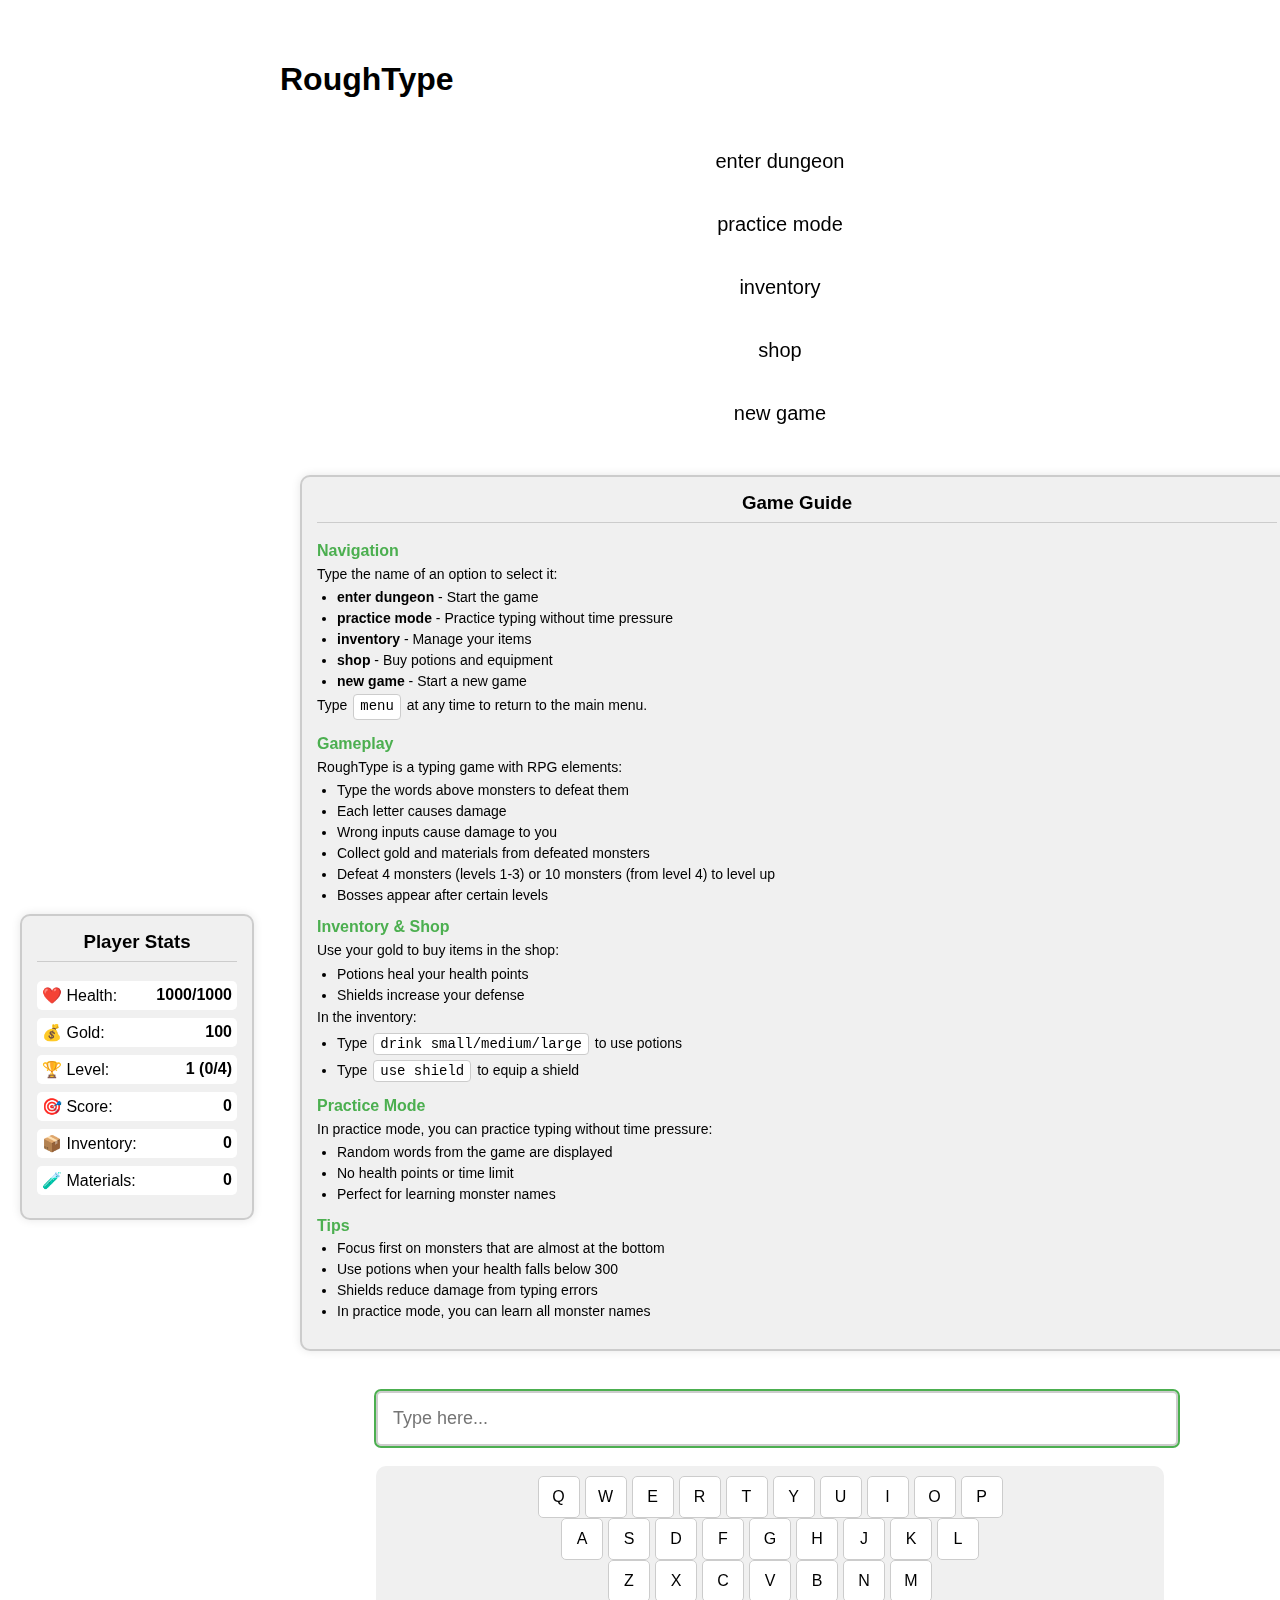
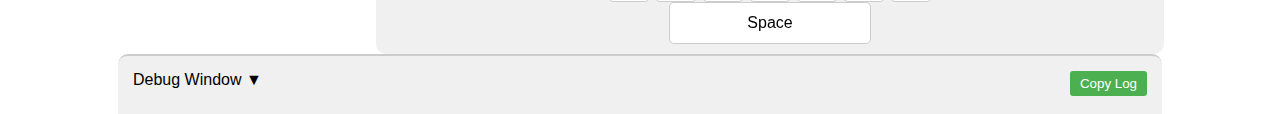
==== index.html @ d6de51d8 "Zeige falsch eingetippte Buchstaben im Practice Mode an" ====
<!DOCTYPE html>
<html lang="en">
<head>
    <meta charset="UTF-8">
    <meta name="viewport" content="width=device-width, initial-scale=1.0">
    <title>RoughType</title>
    <style>
        :root {
            --bg-color: #ffffff;
            --text-color: #000000;
            --debug-bg: #f0f0f0;
            --debug-border: #ccc;
            --debug-content-bg: white;
        }

        [data-theme="dark"] {
            --bg-color: #1a1a1a;
            --text-color: #ffffff;
            --debug-bg: #2d2d2d;
            --debug-border: #404040;
            --debug-content-bg: #333333;
        }

        body {
            font-family: Arial, sans-serif;
            margin: 20px;
            background-color: var(--bg-color);
            color: var(--text-color);
        }

        .theme-switch {
            position: fixed;
            top: 20px;
            right: 20px;
            display: flex;
            align-items: center;
            gap: 10px;
        }

        .switch {
            position: relative;
            display: inline-block;
            width: 60px;
            height: 34px;
        }

        .switch input {
            opacity: 0;
            width: 0;
            height: 0;
        }

        .slider {
            position: absolute;
            cursor: pointer;
            top: 0;
            left: 0;
            right: 0;
            bottom: 0;
            background-color: #ccc;
            transition: .4s;
            border-radius: 34px;
        }

        .slider:before {
            position: absolute;
            content: "";
            height: 26px;
            width: 26px;
            left: 4px;
            bottom: 4px;
            background-color: white;
            transition: .4s;
            border-radius: 50%;
        }

        input:checked + .slider {
            background-color: #2196F3;
        }

        input:checked + .slider:before {
            transform: translateX(26px);
        }

        .container {
            max-width: 1200px;
            margin: 0 auto;
            padding: 20px;
            margin-left: 240px; /* Platz für die Sidebar */
        }

        #debugContainer {
            position: fixed;
            bottom: 0;
            left: 50%;
            transform: translateX(-50%);
            width: 80%;
            max-width: 1200px;
            background: var(--debug-bg);
            border-top: 2px solid var(--debug-border);
            padding: 10px;
            border-radius: 10px 10px 0 0;
        }

        #debugHeader {
            cursor: pointer;
            padding: 5px;
            background: var(--debug-bg);
            margin-bottom: 10px;
        }

        #debugContent {
            display: none; /* Initial versteckt */
            max-height: 200px;
            overflow-y: auto;
            padding: 10px;
            background: var(--debug-content-bg);
            border: 1px solid var(--debug-border);
            border-radius: 5px;
        }

        #copyButton {
            float: right;
            padding: 5px 10px;
            background: #4CAF50;
            color: white;
            border: none;
            border-radius: 3px;
            cursor: pointer;
        }

        #copyButton:hover {
            background: #45a049;
        }

        .game-container {
            width: 100%;
            max-width: 1200px;
            margin: 20px auto;
            padding: 20px;
            background: var(--debug-bg);
            border-radius: 10px;
            box-shadow: 0 0 10px rgba(0,0,0,0.1);
            display: flex;
            flex-direction: column;
            gap: 20px;
            margin-bottom: 100px; /* Mehr Platz nach unten */
        }

        .game-layout {
            display: grid;
            grid-template-columns: 2fr 1fr;
            gap: 20px;
            align-items: start;
            width: 100%;
            min-height: 400px;
        }

        .game-scene {
            height: 400px;
            padding: 20px;
            background: var(--debug-content-bg);
            border-radius: 5px;
            position: relative;
            overflow: hidden;
            border: 2px solid var(--debug-border);
        }

        .combat-log {
            height: 400px;
            padding: 15px;
            background: var(--debug-content-bg);
            border: 2px solid var(--debug-border);
            border-radius: 5px;
            overflow-y: auto;
            display: flex;
            flex-direction: column-reverse;
        }

        .combat-log-entry {
            padding: 8px;
            margin: 4px 0;
            border-radius: 4px;
            font-size: 14px;
            animation: fadeIn 0.3s ease-in;
        }

        .combat-log-entry.loot {
            background: rgba(76, 175, 80, 0.1);
            border-left: 3px solid #4CAF50;
        }

        .combat-log-entry.damage {
            background: rgba(244, 67, 54, 0.1);
            border-left: 3px solid #f44336;
        }

        .combat-log-entry.kill {
            background: rgba(33, 150, 243, 0.1);
            border-left: 3px solid #2196F3;
        }

        @keyframes fadeIn {
            from { opacity: 0; transform: translateY(10px); }
            to { opacity: 1; transform: translateY(0); }
        }

        .game-stats {
            display: flex;
            flex-wrap: wrap;
            gap: 10px;
            padding: 15px;
            background: var(--debug-content-bg);
            border-radius: 5px;
            position: sticky;
            top: 45px;
            z-index: 1;
            margin-bottom: 0;
        }

        .game-stats div {
            flex: 1;
            min-width: 120px;
            padding: 10px;
            background: var(--debug-bg);
            border-radius: 5px;
            text-align: center;
            white-space: nowrap;
        }

        .player {
            position: absolute;
            bottom: 20px;
            left: 50%;
            transform: translateX(-50%);
            width: 40px;
            height: 40px;
            background: #4CAF50;
            border-radius: 50%;
        }

        .enemy-entity {
            position: absolute;
            width: 30px;
            height: 30px;
            background: #f44336;
            border-radius: 50%;
            display: flex;
            flex-direction: column;
            align-items: center;
            transition: all 0.1s linear;
        }

        .enemy-word {
            position: absolute;
            top: -25px;
            width: max-content;
            font-size: 16px;
            background: var(--debug-bg);
            padding: 2px 8px;
            border-radius: 4px;
            white-space: nowrap;
        }

        .enemy-health {
            position: absolute;
            bottom: -20px;
            font-size: 12px;
            color: var(--text-color);
        }

        .input-container {
            position: relative;
            width: 80%;
            max-width: 1200px;
            margin: 20px auto;
            text-align: center;
            z-index: 1000;
        }

        .typing-area {
            width: 100%;
            padding: 15px;
            font-size: 18px;
            border: 2px solid var(--debug-border);
            border-radius: 5px;
            background: var(--debug-content-bg);
            color: var(--text-color);
            outline: 2px solid #4CAF50;
        }

        .target-word {
            font-size: 24px;
            margin: 20px 0;
            letter-spacing: 2px;
        }

        .correct {
            color: #4CAF50;
        }

        .incorrect {
            color: #f44336;
        }

        .enemy {
            font-size: 20px;
            margin-bottom: 15px;
        }

        .enemy-word .correct {
            color: #4CAF50;
            text-shadow: 0 0 5px rgba(76, 175, 80, 0.5);
        }

        .enemy-word .incorrect {
            color: #f44336;
            text-shadow: 0 0 5px rgba(244, 67, 54, 0.5);
        }

        .menu-container {
            display: flex;
            flex-direction: column;
            align-items: stretch;
            gap: 20px;
            padding: 20px;
            width: 100%;
            max-width: 1200px;
            margin: 0 auto;
            position: relative; /* Für die Positionierung des Tutorials */
        }

        /* Hauptmenü-Optionen */
        .menu-container > .menu-option {
            font-size: 20px;
            padding: 10px;
            border-radius: 5px;
            transition: all 0.3s;
            cursor: pointer;
            text-align: center;
            display: block; /* Statt flex für Hauptmenü-Optionen */
        }

        .menu-container > .menu-option:hover {
            background: var(--debug-bg);
            transform: translateX(5px);
        }

        .menu-container.hidden {
            display: none;
        }

        /* Inventar und Shop Optionen */
        .inventory-section .menu-option,
        .materials-section .menu-option {
            padding: 12px;
            margin: 8px 0;
            background: var(--debug-bg);
            border-radius: 5px;
            transition: all 0.3s;
            cursor: pointer;
            display: flex;
            flex-direction: column;
            gap: 5px;
        }

        .inventory-section .menu-option:hover,
        .materials-section .menu-option:hover {
            transform: translateX(5px);
            background: var(--debug-border);
        }

        .menu-hint {
            position: fixed;
            top: 20px;
            left: 20px;
            font-size: 14px;
            color: var(--text-color);
            opacity: 0.8;
        }

        .enemy-entity.boss {
            width: 50px;
            height: 50px;
            background: #ff4081;
            box-shadow: 0 0 10px #ff4081;
        }
        
        .enemy-entity.boss .enemy-word {
            font-size: 20px;
            font-weight: bold;
            color: #ff4081;
        }

        /* Level 10 Boss Styles */
        .enemy-entity.level10boss {
            width: 80px;
            height: 80px;
            background: #9c27b0;
            box-shadow: 0 0 15px #9c27b0;
            border: 3px solid #e1bee7;
            animation: floatBoss 4s infinite ease-in-out;
            top: 50px !important;
        }

        @keyframes floatBoss {
            0% { transform: translateX(-100px); }
            50% { transform: translateX(100px); }
            100% { transform: translateX(-100px); }
        }

        .boss-health-bar {
            position: absolute;
            top: 10px;
            left: 50%;
            transform: translateX(-50%);
            width: 80%;
            height: 20px;
            background: rgba(0, 0, 0, 0.3);
            border-radius: 10px;
            overflow: hidden;
            border: 2px solid #fff;
            z-index: 10;
        }

        .boss-health-fill {
            height: 100%;
            background: linear-gradient(to right, #ff416c, #ff4b2b);
            width: 100%;
            transition: width 0.3s ease-out;
        }

        .boss-health-text {
            position: absolute;
            top: 0;
            left: 0;
            width: 100%;
            height: 100%;
            display: flex;
            align-items: center;
            justify-content: center;
            color: white;
            font-weight: bold;
            text-shadow: 1px 1px 2px rgba(0, 0, 0, 0.7);
        }

        .boss-projectile {
            position: absolute;
            width: 15px;
            height: 15px;
            background-color: #9c27b0;
            border-radius: 50%;
            z-index: 5;
            box-shadow: 0 0 8px #9c27b0;
            pointer-events: none;
        }

        /* Virtuelle Tastatur Styles */
        .virtual-keyboard {
            margin-top: 20px;
            padding: 10px;
            background: var(--debug-bg);
            border-radius: 10px;
            width: 100%;
        }

        .keyboard-row {
            display: flex;
            justify-content: center;
            gap: 5px;
        }

        .key {
            width: 40px;
            height: 40px;
            display: flex;
            align-items: center;
            justify-content: center;
            background: var(--debug-content-bg);
            border: 1px solid var(--debug-border);
            border-radius: 5px;
            font-size: 16px;
            cursor: default;
            color: var(--text-color);
            transition: all 0.1s ease;
        }

        .key.space {
            width: 200px;
        }

        .key.active {
            background: #4CAF50;
            color: white;
            transform: scale(0.95);
            box-shadow: 0 0 10px rgba(76, 175, 80, 0.5);
        }

        .inventory-grid {
            display: grid;
            grid-template-columns: repeat(auto-fit, minmax(300px, 1fr));
            gap: 20px;
            margin-bottom: 20px;
            width: 100%;
            height: calc(100vh - 300px); /* Höhe anpassen, um Platz für andere Elemente zu lassen */
        }

        .inventory-section, .materials-section {
            background: var(--debug-content-bg);
            padding: 20px;
            border-radius: 10px;
            border: 1px solid var(--debug-border);
            overflow-y: auto;
            height: 100%;
            display: flex;
            flex-direction: column;
            position: relative;
        }

        .inventory-section .items-container,
        .materials-section .materials-container {
            overflow-y: auto;
            flex-grow: 1;
            padding: 10px 0;
        }

        .inventory-section h2, .materials-section h2 {
            position: sticky;
            top: 0;
            background: var(--debug-content-bg);
            padding: 10px 0;
            margin: 0;
            border-bottom: 2px solid var(--debug-border);
            z-index: 2;
        }

        .inventory-section .game-stats {
            position: sticky;
            top: 45px;
            background: var(--debug-content-bg);
            padding: 10px 0;
            margin: 10px 0;
            z-index: 1;
            border-bottom: 1px solid var(--debug-border);
        }

        .inventory-instructions {
            background: rgba(33, 150, 243, 0.1);
            border-left: 3px solid #2196F3;
            padding: 10px;
            margin: 10px 0;
            border-radius: 5px;
            font-size: 14px;
        }

        .inventory-instructions p {
            margin: 5px 0;
        }

        .item-name {
            font-weight: bold;
            font-size: 16px;
        }

        .item-action {
            color: #4CAF50;
            font-style: italic;
        }

        .item-effect {
            font-size: 14px;
            color: #888;
        }

        /* Scrollbar-Styling */
        .inventory-section::-webkit-scrollbar,
        .materials-section::-webkit-scrollbar {
            width: 8px;
        }

        .inventory-section::-webkit-scrollbar-track,
        .materials-section::-webkit-scrollbar-track {
            background: var(--debug-bg);
            border-radius: 4px;
        }

        .inventory-section::-webkit-scrollbar-thumb,
        .materials-section::-webkit-scrollbar-thumb {
            background: var(--debug-border);
            border-radius: 4px;
        }

        .inventory-section::-webkit-scrollbar-thumb:hover,
        .materials-section::-webkit-scrollbar-thumb:hover {
            background: #555;
        }

        @media (max-width: 768px) {
            .inventory-grid {
                grid-template-columns: 1fr;
            }
            
            .game-stats {
                flex-direction: column;
            }
            
            .game-stats div {
                width: 100%;
            }
        }

        .material-item {
            padding: 12px;
            margin: 8px 0;
            background: var(--debug-bg);
            border-radius: 5px;
            font-size: 16px;
            display: flex;
            justify-content: space-between;
            align-items: center;
            transition: transform 0.2s;
        }

        .material-item:hover {
            transform: translateX(5px);
            background: var(--debug-border);
        }

        /* Neuer Stats-Container Stil */
        .stats-sidebar {
            position: fixed;
            left: 20px;
            top: 100px;
            width: 200px;
            background: var(--debug-bg);
            border-radius: 10px;
            padding: 15px;
            box-shadow: 0 0 10px rgba(0,0,0,0.1);
            z-index: 100;
            border: 2px solid var(--debug-border);
            transition: all 0.3s ease;
        }

        .stats-sidebar h3 {
            margin-top: 0;
            border-bottom: 1px solid var(--debug-border);
            padding-bottom: 8px;
            text-align: center;
        }

        .stats-sidebar .stat-item {
            display: flex;
            justify-content: space-between;
            margin: 8px 0;
            padding: 5px;
            background: var(--debug-content-bg);
            border-radius: 5px;
        }

        .stats-sidebar .stat-value {
            font-weight: bold;
        }

        /* Anpassung für den Hauptinhalt */
        @media (min-width: 1200px) {
            .container {
                margin-left: 240px; /* Platz für die Sidebar */
            }
        }

        @media (max-width: 1199px) {
            .stats-sidebar {
                position: static;
                width: 100%;
                max-width: 1200px;
                margin: 0 auto 20px auto;
            }
            
            .container {
                margin-left: auto;
            }
        }

        /* Neuer verbesserter Menü-Hinweis */
        .menu-hint-improved {
            position: fixed;
            top: 20px;
            left: 50%;
            transform: translateX(-50%);
            font-size: 16px;
            color: #ffffff;
            background-color: rgba(76, 175, 80, 0.8);
            padding: 10px 20px;
            border-radius: 20px;
            box-shadow: 0 2px 10px rgba(0, 0, 0, 0.3);
            z-index: 1000;
            text-align: center;
            font-weight: bold;
            animation: pulse 2s infinite;
            border: 2px solid #ffffff;
        }

        @keyframes pulse {
            0% { transform: translateX(-50%) scale(1); }
            50% { transform: translateX(-50%) scale(1.05); }
            100% { transform: translateX(-50%) scale(1); }
        }

        /* Tutorial-Bereich im Hauptmenü */
        .tutorial-container {
            position: absolute;
            right: -320px;
            top: 0;
            width: 300px;
            background: var(--debug-bg);
            border-radius: 10px;
            padding: 15px;
            box-shadow: 0 0 10px rgba(0,0,0,0.1);
            border: 2px solid var(--debug-border);
            max-height: 100%;
            overflow-y: auto;
        }

        .tutorial-container h3 {
            margin-top: 0;
            border-bottom: 1px solid var(--debug-border);
            padding-bottom: 8px;
            text-align: center;
        }

        .tutorial-section {
            margin-bottom: 15px;
        }

        .tutorial-section h4 {
            margin: 10px 0 5px 0;
            color: #4CAF50;
        }

        .tutorial-section p {
            margin: 5px 0;
            font-size: 14px;
            line-height: 1.4;
        }

        .tutorial-section ul {
            margin: 5px 0;
            padding-left: 20px;
            font-size: 14px;
        }

        .tutorial-section li {
            margin-bottom: 5px;
        }

        .tutorial-key {
            display: inline-block;
            background: var(--debug-content-bg);
            padding: 2px 6px;
            border-radius: 4px;
            border: 1px solid var(--debug-border);
            font-family: monospace;
            margin: 0 2px;
        }

        /* Anpassung für kleinere Bildschirme */
        @media (max-width: 1500px) {
            .tutorial-container {
                position: static;
                width: 100%;
                margin-top: 20px;
                max-width: 1200px;
            }
        }

        /* Neue Animationen für Schuss und Treffer */
        @keyframes hit {
            0% { transform: scale(1); }
            50% { transform: scale(1.3); background-color: #ff9800; }
            100% { transform: scale(1); }
        }

        .enemy-entity.hit {
            animation: hit 0.3s ease-out;
        }

        .projectile {
            position: absolute;
            width: 10px;
            height: 10px;
            background-color: #4CAF50;
            border-radius: 50%;
            z-index: 5;
            box-shadow: 0 0 5px #4CAF50;
            pointer-events: none;
        }

        @keyframes projectileFade {
            0% { opacity: 1; }
            80% { opacity: 0.8; }
            100% { opacity: 0; }
        }

        /* Sell All Materials Button - verbesserte Darstellung */
        .sell-all-button {
            background-color: #4CAF50;
            color: white;
            padding: 12px 16px;
            border-radius: 4px;
            margin-top: 15px;
            margin-bottom: 10px;
            cursor: pointer;
            text-align: center;
            font-weight: bold;
            font-size: 16px;
            transition: all 0.3s;
            box-shadow: 0 2px 5px rgba(0,0,0,0.2);
            display: block;
            width: 90%;
            margin-left: auto;
            margin-right: auto;
        }

        .sell-all-button:hover {
            background-color: #45a049;
            transform: scale(1.05);
            box-shadow: 0 4px 8px rgba(0,0,0,0.3);
        }
    </style>
</head>
<body>
    <div class="theme-switch">
        <span>☀️</span>
        <label class="switch">
            <input type="checkbox" id="themeToggle">
            <span class="slider"></span>
        </label>
        <span>🌙</span>
    </div>

    <!-- Neuer Stats-Container -->
    <div class="stats-sidebar" id="statsSidebar">
        <h3>Player Stats</h3>
        <div class="stat-item">
            <span>❤️ Health:</span>
            <span class="stat-value" id="sidebarHealth">1000/1000</span>
        </div>
        <div class="stat-item">
            <span>💰 Gold:</span>
            <span class="stat-value" id="sidebarGold">0</span>
        </div>
        <div class="stat-item">
            <span>🏆 Level:</span>
            <span class="stat-value" id="sidebarLevel">1 (0/10)</span>
        </div>
        <div class="stat-item" id="sidebarDefenseContainer" style="display: none;">
            <span>🛡️ Defense:</span>
            <span class="stat-value" id="sidebarDefense">0</span>
        </div>
        <div class="stat-item">
            <span>🎯 Score:</span>
            <span class="stat-value" id="sidebarScore">0</span>
        </div>
        <div class="stat-item">
            <span>📦 Inventory:</span>
            <span class="stat-value" id="sidebarInventory">0</span>
        </div>
        <div class="stat-item">
            <span>🧪 Materials:</span>
            <span class="stat-value" id="sidebarMaterials">0</span>
        </div>
    </div>

    <div class="container">
        <h1>RoughType</h1>
        
        <div class="menu-container" id="mainMenu">
            <div class="menu-option">enter dungeon</div>
            <div class="menu-option">practice mode</div>
            <div class="menu-option">inventory</div>
            <div class="menu-option">shop</div>
            <div class="menu-option">new game</div>
            
            <!-- Tutorial-Bereich -->
            <div class="tutorial-container">
                <h3>Game Guide</h3>
                
                <div class="tutorial-section">
                    <h4>Navigation</h4>
                    <p>Type the name of an option to select it:</p>
                    <ul>
                        <li><strong>enter dungeon</strong> - Start the game</li>
                        <li><strong>practice mode</strong> - Practice typing without time pressure</li>
                        <li><strong>inventory</strong> - Manage your items</li>
                        <li><strong>shop</strong> - Buy potions and equipment</li>
                        <li><strong>new game</strong> - Start a new game</li>
                    </ul>
                    <p>Type <span class="tutorial-key">menu</span> at any time to return to the main menu.</p>
        </div>

                <div class="tutorial-section">
                    <h4>Gameplay</h4>
                    <p>RoughType is a typing game with RPG elements:</p>
                    <ul>
                        <li>Type the words above monsters to defeat them</li>
                        <li>Each letter causes damage</li>
                        <li>Wrong inputs cause damage to you</li>
                        <li>Collect gold and materials from defeated monsters</li>
                        <li>Defeat 4 monsters (levels 1-3) or 10 monsters (from level 4) to level up</li>
                        <li>Bosses appear after certain levels</li>
                    </ul>
            </div>

                <div class="tutorial-section">
                    <h4>Inventory & Shop</h4>
                    <p>Use your gold to buy items in the shop:</p>
                    <ul>
                        <li>Potions heal your health points</li>
                        <li>Shields increase your defense</li>
                    </ul>
                    <p>In the inventory:</p>
                    <ul>
                        <li>Type <span class="tutorial-key">drink small/medium/large</span> to use potions</li>
                        <li>Type <span class="tutorial-key">use shield</span> to equip a shield</li>
                    </ul>
                </div>
                
                <div class="tutorial-section">
                    <h4>Practice Mode</h4>
                    <p>In practice mode, you can practice typing without time pressure:</p>
                    <ul>
                        <li>Random words from the game are displayed</li>
                        <li>No health points or time limit</li>
                        <li>Perfect for learning monster names</li>
                    </ul>
                </div>
                
                <div class="tutorial-section">
                    <h4>Tips</h4>
                    <ul>
                        <li>Focus first on monsters that are almost at the bottom</li>
                        <li>Use potions when your health falls below 300</li>
                        <li>Shields reduce damage from typing errors</li>
                        <li>In practice mode, you can learn all monster names</li>
                    </ul>
                </div>
            </div>
        </div>

        <div class="game-container" id="gameContainer">
            <div class="menu-hint">Type "menu" to return to main menu</div>
            <div class="game-layout">
            <div class="game-scene" id="gameScene">
                <div class="player" id="player"></div>
                </div>
                <div class="combat-log" id="combatLog"></div>
            </div>
        </div>

        <div class="input-container">
            <input type="text" class="typing-area" id="typingInput" placeholder="Type here..." autocomplete="off">
            <div class="virtual-keyboard">
                <div class="keyboard-row">
                    <div class="key" data-key="q">Q</div>
                    <div class="key" data-key="w">W</div>
                    <div class="key" data-key="e">E</div>
                    <div class="key" data-key="r">R</div>
                    <div class="key" data-key="t">T</div>
                    <div class="key" data-key="y">Y</div>
                    <div class="key" data-key="u">U</div>
                    <div class="key" data-key="i">I</div>
                    <div class="key" data-key="o">O</div>
                    <div class="key" data-key="p">P</div>
                </div>
                <div class="keyboard-row">
                    <div class="key" data-key="a">A</div>
                    <div class="key" data-key="s">S</div>
                    <div class="key" data-key="d">D</div>
                    <div class="key" data-key="f">F</div>
                    <div class="key" data-key="g">G</div>
                    <div class="key" data-key="h">H</div>
                    <div class="key" data-key="j">J</div>
                    <div class="key" data-key="k">K</div>
                    <div class="key" data-key="l">L</div>
                </div>
                <div class="keyboard-row">
                    <div class="key" data-key="z">Z</div>
                    <div class="key" data-key="x">X</div>
                    <div class="key" data-key="c">C</div>
                    <div class="key" data-key="v">V</div>
                    <div class="key" data-key="b">B</div>
                    <div class="key" data-key="n">N</div>
                    <div class="key" data-key="m">M</div>
                </div>
                <div class="keyboard-row">
                    <div class="key space" data-key=" ">Space</div>
                </div>
            </div>
        </div>
    </div>

    <div id="debugContainer">
        <div id="debugHeader">
            Debug Window ▼
            <button id="copyButton">Copy Log</button>
        </div>
        <div id="debugContent">
            Debug information appears here...
        </div>
    </div>

    <script>
        // Dark Mode Funktionalität
        const themeToggle = document.getElementById('themeToggle');
        
        // Gespeicherten Theme-Status laden
        const savedTheme = localStorage.getItem('theme');
        if (savedTheme === 'dark') {
            document.documentElement.setAttribute('data-theme', 'dark');
            themeToggle.checked = true;
        }

        themeToggle.addEventListener('change', function() {
            if (this.checked) {
                document.documentElement.setAttribute('data-theme', 'dark');
                localStorage.setItem('theme', 'dark');
            } else {
                document.documentElement.removeAttribute('data-theme');
                localStorage.setItem('theme', 'light');
            }
        });

        const debugHeader = document.getElementById('debugHeader');
        const debugContent = document.getElementById('debugContent');
        const copyButton = document.getElementById('copyButton');

        // Debug-Fenster ein-/ausklappen
        debugHeader.addEventListener('click', function(e) {
            if (e.target !== copyButton) {
                debugContent.style.display = debugContent.style.display === 'none' ? 'block' : 'none';
                debugHeader.innerHTML = `Debug Window ${debugContent.style.display === 'none' ? '▲' : '▼'}
                    <button id="copyButton">Copy Log</button>`;
            }
        });

        // Log kopieren Funktionalität
        copyButton.addEventListener('click', function() {
            const text = debugContent.textContent;
            navigator.clipboard.writeText(text).then(() => {
                alert('Log copied to clipboard!');
            }).catch(err => {
                console.error('Error copying:', err);
            });
        });

        // DOM-Elemente initialisieren
        const mainMenu = document.getElementById('mainMenu');
        const gameContainer = document.getElementById('gameContainer');
        const typingInput = document.getElementById('typingInput');
        // Entfernt: const playerHealthDisplay = document.getElementById('playerHealth');
        // Entfernt: const scoreDisplay = document.getElementById('score');

        // Spielzustand
        const gameState = {
            playerHealth: 1000,
            score: 0,
            enemies: [],
            gameLoop: null,
            playerPosition: { x: 400, y: 380 },
            spawnTimer: 0,
            lastUpdate: 0,
            currentScreen: 'menu',
            inventory: [],
            gold: 100,
            defense: 0,
            level: 1,
            maxLevel: 1,
            monstersKilled: 0,
            bossActive: false,
            materials: [], // Neues Array für Materialien
            level10BossActive: false, // Neuer Status für Level 10 Boss
        };

        // Liste möglicher Gegner nach Level mit Icons
        const enemyTypes = {
            1: [
                { name: 'I', health: 3, goldReward: 1, icon: '🔤' },
                { name: 'A', health: 3, goldReward: 1, icon: '🔤' },
                { name: 'O', health: 3, goldReward: 1, icon: '🔤' }
            ],
            2: [
                { name: 'Up', health: 4, goldReward: 1, icon: '⬆️' },
                { name: 'On', health: 4, goldReward: 1, icon: '⭕' },
                { name: 'At', health: 4, goldReward: 1, icon: '📍' },
                { name: 'In', health: 4, goldReward: 1, icon: '📥' },
                { name: 'To', health: 4, goldReward: 1, icon: '➡️' }
            ],
            3: [
                { name: 'Rat', health: 6, goldReward: 2, icon: '🐀' },
                { name: 'Cat', health: 6, goldReward: 2, icon: '🐱' },
                { name: 'Bat', health: 6, goldReward: 2, icon: '🦇' },
                { name: 'Ant', health: 6, goldReward: 2, icon: '🐜' },
                { name: 'Bug', health: 6, goldReward: 2, icon: '🐛' }
            ],
            4: [
                { name: 'Frog', health: 8, goldReward: 2, icon: '🐸' },
                { name: 'Toad', health: 8, goldReward: 2, icon: '🦎' },
                { name: 'Worm', health: 8, goldReward: 2, icon: '🪱' },
                { name: 'Fish', health: 8, goldReward: 2, icon: '🐟' },
                { name: 'Crab', health: 8, goldReward: 2, icon: '🦀' }
            ],
            5: [
                { name: 'Snake', health: 10, goldReward: 3, icon: '🐍' },
                { name: 'Ghost', health: 10, goldReward: 3, icon: '👻' },
                { name: 'Slime', health: 10, goldReward: 3, icon: '🫧' },
                { name: 'Witch', health: 10, goldReward: 3, icon: '🧙‍♀️' },
                { name: 'Demon', health: 10, goldReward: 3, icon: '👿' }
            ],
            6: [
                { name: 'Spider', health: 12, goldReward: 3, icon: '🕷️' },
                { name: 'Dragon', health: 12, goldReward: 3, icon: '🐲' },
                { name: 'Zombie', health: 12, goldReward: 3, icon: '🧟' },
                { name: 'Knight', health: 12, goldReward: 3, icon: '🛡️' },
                { name: 'Goblin', health: 12, goldReward: 3, icon: '👺' }
            ],
            7: [
                { name: 'Vampire', health: 14, goldReward: 4, icon: '🧛' },
                { name: 'Phantom', health: 14, goldReward: 4, icon: '👻' },
                { name: 'Warrior', health: 14, goldReward: 4, icon: '⚔️' },
                { name: 'Mermaid', health: 14, goldReward: 4, icon: '🧜‍♀️' },
                { name: 'Griffin', health: 14, goldReward: 4, icon: '🦅' }
            ],
            8: [
                { name: 'Skeleton', health: 16, goldReward: 4, icon: '💀' },
                { name: 'Werewolf', health: 16, goldReward: 4, icon: '🐺' },
                { name: 'Basilisk', health: 16, goldReward: 4, icon: '🐍' },
                { name: 'Scorpion', health: 16, goldReward: 4, icon: '🦂' },
                { name: 'Gargoyle', health: 16, goldReward: 4, icon: '🗿' }
            ],
            9: [
                { name: 'Hydralisk', health: 18, goldReward: 5, icon: '🐉' },
                { name: 'Behemoth', health: 18, goldReward: 5, icon: '🦕' },
                { name: 'Leviathan', health: 18, goldReward: 5, icon: '🐋' },
                { name: 'Hellspawn', health: 18, goldReward: 5, icon: '😈' },
                { name: 'Dreadlord', health: 18, goldReward: 5, icon: '👑' }
            ],
            10: [
                { name: 'Dragonlord', health: 20, goldReward: 5, icon: '🐲' },
                { name: 'Shadowking', health: 20, goldReward: 5, icon: '🌑' },
                { name: 'Deathblade', health: 20, goldReward: 5, icon: '⚔️' },
                { name: 'Soulreaper', health: 20, goldReward: 5, icon: '💀' },
                { name: 'Doomslayer', health: 20, goldReward: 5, icon: '🔥' }
            ]
        };

        // Boss-Definitionen
        const bosses = {
            10: {
                name: 'DRAGON',
                health: 20,
                goldReward: 20,
                special: 'split',
                splitWords: ['DRA', 'GON', 'FIRE']
            },
            20: {
                name: 'HYDRA',
                health: 30,
                goldReward: 40,
                special: 'regenerate',
                regenRate: 1
            }
        };

        // Level 10 Boss Definition
        const level10Boss = {
            name: 'TYPEREX',
            health: 10, // 10 Worte zum Besiegen
            goldReward: 100,
            maxProjectiles: 2, // Zwei Worte gleichzeitig
            wordPool: [
                'DOOM', 'RAGE', 'FURY', 'WRATH', 'CHAOS', 
                'DEATH', 'PAIN', 'FEAR', 'DARK', 'VOID',
                'FIRE', 'HELL', 'EVIL', 'HATE', 'FALL',
                'RUIN', 'FATE', 'GRIM', 'SOUL', 'MIND'
            ],
            activeWords: [],
            element: null,
            healthBarElement: null,
            direction: 1,
            position: { x: 100, y: 50 },
            lastSpawnTime: 0
        };

        // Shop-Items mit Icons aktualisieren
        const shopItems = [
            { 
                name: "small",
                cost: 50, 
                effect: () => {
                    gameState.inventory.push({name: "small", type: "potion"});
                    updateDisplay(); // Sofort aktualisieren
                    return 'Small health potion added to inventory!';
                }
            },
            {
                name: "medium",
                cost: 100, 
                effect: () => {
                    gameState.inventory.push({name: "medium", type: "potion"});
                    updateDisplay(); // Sofort aktualisieren
                    return 'Medium health potion added to inventory!';
                }
            },
            {
                name: "large",
                cost: 200,
                effect: () => {
                    gameState.inventory.push({name: "large", type: "potion"});
                    updateDisplay(); // Sofort aktualisieren
                    return 'Large health potion added to inventory!';
                }
            },
            {
                name: "shield",
                cost: 300,
                effect: () => {
                    const hasEquippedShield = gameState.inventory.some(item => 
                        item.name === "shield" && item.type === "equipment" && item.equipped
                    );
                    
                    if (!hasEquippedShield) {
                        const newShield = {name: "shield", type: "equipment", equipped: true};
                        gameState.inventory.push(newShield);
                        gameState.defense += 5; // Direkt Defense erhöhen
                        updateDisplay(); // Sofort aktualisieren
                        return 'Shield equipped! Defense increased by 5';
                    } else {
                        gameState.inventory.push({name: "shield", type: "equipment"});
                        updateDisplay(); // Sofort aktualisieren
                    return 'Shield added to inventory!';
                    }
                }
            }
        ];

        // Drop-Definitionen für Monster
        const monsterDrops = {
            // Level 1
            'I': { item: 'letter fragment', chance: 0.3 },
            'A': { item: 'letter fragment', chance: 0.3 },
            'O': { item: 'letter fragment', chance: 0.3 },
            
            // Level 2
            'Up': { item: 'magic dust', chance: 0.4 },
            'On': { item: 'magic dust', chance: 0.4 },
            'At': { item: 'magic dust', chance: 0.4 },
            'In': { item: 'magic dust', chance: 0.4 },
            'To': { item: 'magic dust', chance: 0.4 },
            
            // Level 3
            'Rat': { item: 'rat tail', chance: 0.5 },
            'Cat': { item: 'cat whisker', chance: 0.5 },
            'Bat': { item: 'bat wing', chance: 0.5 },
            'Ant': { item: 'ant mandible', chance: 0.4 },
            'Bug': { item: 'bug shell', chance: 0.4 },
            
            // Level 4
            'Frog': { item: 'frog leg', chance: 0.5 },
            'Toad': { item: 'toad wart', chance: 0.5 },
            'Worm': { item: 'worm silk', chance: 0.4 },
            'Fish': { item: 'fish scale', chance: 0.4 },
            'Crab': { item: 'crab claw', chance: 0.4 },
            
            // Level 5
            'Snake': { item: 'snake fang', chance: 0.4 },
            'Ghost': { item: 'ectoplasm', chance: 0.3 },
            'Slime': { item: 'slime essence', chance: 0.5 },
            'Witch': { item: 'magic essence', chance: 0.3 },
            'Demon': { item: 'demon horn', chance: 0.2 }
        };

        // Gegner-Klasse aktualisieren
        class Enemy {
            constructor(name, health, goldReward, icon, special = null) {
                this.name = name;
                this.health = health;
                this.maxHealth = health;
                this.goldReward = goldReward * gameState.level;
                this.word = name.toLowerCase();
                this.icon = icon;
                
                // Sichere Spawn-Zone berechnen
                const wordWidth = this.word.length * 10; // Geschätzte Breite pro Buchstabe
                const safeMargin = Math.max(wordWidth, 100); // Mindestens 100px oder Wortbreite
                this.x = Math.random() * (760 - 2 * safeMargin) + safeMargin; // Zentrierterer Spawn-Bereich
                this.y = -50;
                this.speed = 30;
                this.element = null;
                this.special = special;
                this.isBoss = special !== null;
                this.lastDamageTime = Date.now();
                this.regenCooldown = 0;
            }

            createDOMElement() {
                const div = document.createElement('div');
                div.className = 'enemy-entity' + (this.isBoss ? ' boss' : '');
                div.style.left = this.x + 'px';
                div.style.top = this.y + 'px';

                const word = document.createElement('div');
                word.className = 'enemy-word';
                word.innerHTML = `${this.icon} ${this.word}`;

                const health = document.createElement('div');
                health.className = 'enemy-health';
                health.textContent = `${this.health} HP`;

                div.appendChild(word);
                div.appendChild(health);
                return div;
            }

            update(deltaTime) {
                this.y += this.speed * (deltaTime / 1000);
                if(this.element) {
                    this.element.style.left = this.x + 'px';
                    this.element.style.top = this.y + 'px';
                }

                // Boss-Spezialfähigkeiten
                if (this.special === 'regenerate') {
                    this.regenCooldown -= deltaTime;
                    if (this.regenCooldown <= 0 && Date.now() - this.lastDamageTime > 3000) {
                        this.health = Math.min(this.maxHealth, this.health + 1);
                        this.regenCooldown = 1000; // 1 Sekunde Cooldown zwischen Regenerationen
                        if(this.element) {
                            this.element.querySelector('.enemy-health').textContent = `${this.health} HP`;
                        }
                    }
                }
            }

            takeDamage() {
                this.health--;
                this.lastDamageTime = Date.now();
                if(this.element) {
                    this.element.querySelector('.enemy-health').textContent = `${this.health} HP`;
                    
                    // Füge Trefferanimation hinzu
                    this.element.classList.add('hit');
                    setTimeout(() => {
                        if (this.element) {
                            this.element.classList.remove('hit');
                        }
                    }, 300);
                }

                // Boss-Spezialfähigkeiten bei Tod
                if (this.health <= 0 && this.special === 'split') {
                    // Maximal 3 Split-Gegner gleichzeitig
                    const maxSplits = Math.min(3, bosses[10].splitWords.length);
                    for (let i = 0; i < maxSplits; i++) {
                        const word = bosses[10].splitWords[i];
                        const splitEnemy = new Enemy(word, word.length, this.goldReward / maxSplits, this.icon);
                        const element = splitEnemy.createDOMElement();
                        document.getElementById('gameScene').appendChild(element);
                        splitEnemy.element = element;
                        gameState.enemies.push(splitEnemy);
                    }
                }

                return this.health <= 0;
            }

            dropLoot() {
                const drop = monsterDrops[this.name];
                if (drop && Math.random() < drop.chance) {
                    addMaterial(drop.item);
                    const message = `${this.name} dropped ${drop.item}!`;
                    debugLog(message);
                    addCombatLogEntry('loot', message);
                    return drop.item;
                }
                return null;
            }
        }

        // Spiel-Loop
        function gameLoop(timestamp) {
            if (!gameState.lastUpdate) gameState.lastUpdate = timestamp;
            const deltaTime = timestamp - gameState.lastUpdate;

            // Level 10 Boss-Logik
            if (gameState.level10BossActive) {
                // Boss-Bewegung
                if (level10Boss.element) {
                    // Boss-Animation wird durch CSS-Animation gesteuert
                    
                    // Spawn-Timer für Worte
                    if (timestamp - level10Boss.lastSpawnTime > 3000 && level10Boss.activeWords.length < level10Boss.maxProjectiles) {
                        spawnBossWord();
                        level10Boss.lastSpawnTime = timestamp;
                    }
                    
                    // Aktive Worte aktualisieren
                    for (let i = level10Boss.activeWords.length - 1; i >= 0; i--) {
                        const word = level10Boss.activeWords[i];
                        word.position.y += word.speed * (deltaTime / 1000);
                        word.element.style.top = `${word.position.y}px`;
                        
                        // Prüfen, ob das Wort den Spieler erreicht hat
                        if (word.position.y > gameState.playerPosition.y - 40) {
                            gameState.playerHealth -= 20;
                            word.element.remove();
                            level10Boss.activeWords.splice(i, 1);
                            
                            // Neues Wort spawnen
                            setTimeout(spawnBossWord, 500);
                            
                            if (gameState.playerHealth <= 0) {
                                gameOver();
                                return;
                            }
                            updateDisplay();
                        }
                    }
                }
            } else {
                // Normale Gegner-Logik
                for (let i = gameState.enemies.length - 1; i >= 0; i--) {
                    const enemy = gameState.enemies[i];
                    enemy.update(deltaTime);
                    
                    // Prüfen ob Gegner den Spieler erreicht hat
                    if (enemy.y > gameState.playerPosition.y - 40) {
                        gameState.playerHealth -= 10;
                        removeEnemy(i);
                        if (gameState.playerHealth <= 0) {
                            gameOver();
                            return;
                        }
                        updateDisplay();
                    }
                }

                // Neue Gegner spawnen
                gameState.spawnTimer += deltaTime;
                if (gameState.spawnTimer > 3000 && gameState.enemies.length < 10) { // Maximal 10 Gegner gleichzeitig
                    spawnEnemy();
                    gameState.spawnTimer = 0;
                }
            }

            gameState.lastUpdate = timestamp;
            gameState.gameLoop = requestAnimationFrame(gameLoop);
        }

        // Gegner entfernen
        function removeEnemy(index) {
            if (gameState.enemies[index].element) {
                gameState.enemies[index].element.remove();
            }
            gameState.enemies.splice(index, 1);
        }

        // Spiel initialisieren (überarbeitet)
        function initGame() {
            loadGameState();
            if (gameState.playerHealth <= 0) {
                gameState.playerHealth = 1000;
            }
            gameState.score = 0;
            gameState.enemies = [];
            gameState.spawnTimer = 0;
            gameState.lastUpdate = 0;
            gameState.currentScreen = 'game';
            gameState.monstersKilled = 0;
            gameState.bossActive = false;
            gameState.level10BossActive = false; // Neuer Status für Level 10 Boss

            const gameScene = document.getElementById('gameScene');
            gameScene.innerHTML = `<div class="player" id="player"></div>`;

            if (gameState.gameLoop) {
                cancelAnimationFrame(gameState.gameLoop);
            }
            gameState.gameLoop = requestAnimationFrame(gameLoop);

            // Wenn Level 10 erreicht ist, starte den Level 10 Boss
            if (gameState.level === 10) {
                initLevel10Boss();
            } else {
                spawnEnemy();
            }
            
            updateDisplay();

            // Entferne alten Hinweis falls vorhanden
            const oldHint = document.querySelector('.menu-hint');
            if (oldHint) {
                oldHint.remove();
            }

            // Füge verbesserten Menü-Hinweis hinzu
            const hint = document.createElement('div');
            hint.className = 'menu-hint-improved';
            hint.innerHTML = '⌨️ Type <strong>"menu"</strong> to return to the main menu';
            
            // Hinweis nach 5 Sekunden ausblenden
            setTimeout(() => {
                hint.style.opacity = '0';
                hint.style.transition = 'opacity 1s ease-out';
                
                // Nach dem Ausblenden entfernen
                setTimeout(() => {
                    hint.remove();
                }, 1000);
            }, 5000);
            
            document.body.appendChild(hint);

            // Combat Log initialisieren
            const combatLog = document.getElementById('combatLog');
            if (combatLog) {
                addCombatLogEntry('info', `Welcome back! You start at Level ${gameState.level}!`);
                addCombatLogEntry('info', 'Type "menu" to return to the main menu.');
                
                // Spezielle Nachricht für Level 10 Boss
                if (gameState.level === 10) {
                    addCombatLogEntry('info', 'BOSS BATTLE! Defeat TYPEREX by typing all the words it throws at you!');
                }
            }
        }

        // Level 10 Boss initialisieren
        function initLevel10Boss() {
            gameState.level10BossActive = true;
            level10Boss.health = 10; // Reset boss health
            level10Boss.activeWords = []; // Reset active words
            level10Boss.lastSpawnTime = 0;
            
            // Boss-Element erstellen
            const gameScene = document.getElementById('gameScene');
            const bossElement = document.createElement('div');
            bossElement.className = 'enemy-entity level10boss';
            bossElement.style.left = '100px';
            bossElement.style.top = '50px';
            bossElement.innerHTML = `<div class="enemy-word">TYPEREX</div>`;
            gameScene.appendChild(bossElement);
            level10Boss.element = bossElement;
            
            // Boss Health Bar erstellen
            const healthBar = document.createElement('div');
            healthBar.className = 'boss-health-bar';
            healthBar.innerHTML = `
                <div class="boss-health-fill"></div>
                <div class="boss-health-text">TYPEREX: 10/10</div>
            `;
            gameScene.appendChild(healthBar);
            level10Boss.healthBarElement = healthBar;
            
            // Erste Worte spawnen
            spawnBossWord();
            
            addCombatLogEntry('info', 'TYPEREX has appeared! Type the falling words to defeat it!');
        }

        // Boss-Wort spawnen
        function spawnBossWord() {
            if (!gameState.level10BossActive || level10Boss.activeWords.length >= level10Boss.maxProjectiles) {
                return;
            }
            
            const gameScene = document.getElementById('gameScene');
            
            // Zufälliges Wort aus dem Pool auswählen
            const randomIndex = Math.floor(Math.random() * level10Boss.wordPool.length);
            const word = level10Boss.wordPool[randomIndex];
            
            // Projektil erstellen
            const projectile = document.createElement('div');
            projectile.className = 'boss-projectile';
            
            // Position unter dem Boss
            const bossRect = level10Boss.element.getBoundingClientRect();
            const gameSceneRect = gameScene.getBoundingClientRect();
            
            const startX = bossRect.left + bossRect.width / 2 - gameSceneRect.left;
            const startY = bossRect.top + bossRect.height - gameSceneRect.top;
            
            projectile.style.left = `${startX}px`;
            projectile.style.top = `${startY}px`;
            
            gameScene.appendChild(projectile);
            
            // Wort-Element erstellen
            const wordElement = document.createElement('div');
            wordElement.className = 'enemy-word';
            wordElement.textContent = word;
            wordElement.style.top = '-25px';
            projectile.appendChild(wordElement);
            
            // Wort zum aktiven Array hinzufügen
            level10Boss.activeWords.push({
                word: word.toLowerCase(),
                element: projectile,
                wordElement: wordElement,
                position: { x: startX, y: startY },
                speed: 40 + Math.random() * 20
            });
            
            // Nächstes Wort spawnen, wenn weniger als maxProjectiles aktiv sind
            if (level10Boss.activeWords.length < level10Boss.maxProjectiles) {
                setTimeout(spawnBossWord, 1000);
            }
        }

        // Boss-Wort entfernen
        function removeBossWord(index) {
            const word = level10Boss.activeWords[index];
            if (word.element) {
                word.element.remove();
            }
            level10Boss.activeWords.splice(index, 1);
            
            // Neues Wort spawnen
            setTimeout(spawnBossWord, 500);
            
            // Boss-Gesundheit aktualisieren
            level10Boss.health--;
            updateBossHealthBar();
            
            // Prüfen, ob der Boss besiegt wurde
            if (level10Boss.health <= 0) {
                defeatLevel10Boss();
            }
        }

        // Boss-Gesundheitsbalken aktualisieren
        function updateBossHealthBar() {
            if (!level10Boss.healthBarElement) return;
            
            const healthPercent = (level10Boss.health / 10) * 100;
            const healthFill = level10Boss.healthBarElement.querySelector('.boss-health-fill');
            const healthText = level10Boss.healthBarElement.querySelector('.boss-health-text');
            
            healthFill.style.width = `${healthPercent}%`;
            healthText.textContent = `TYPEREX: ${level10Boss.health}/10`;
        }

        // Level 10 Boss besiegen
        function defeatLevel10Boss() {
            gameState.level10BossActive = false;
            
            // Boss-Element entfernen
            if (level10Boss.element) {
                level10Boss.element.remove();
                level10Boss.element = null;
            }
            
            // Health Bar entfernen
            if (level10Boss.healthBarElement) {
                level10Boss.healthBarElement.remove();
                level10Boss.healthBarElement = null;
            }
            
            // Alle aktiven Worte entfernen
            level10Boss.activeWords.forEach(word => {
                if (word.element) {
                    word.element.remove();
                }
            });
            level10Boss.activeWords = [];
            
            // Belohnungen
            gameState.gold += level10Boss.goldReward;
            gameState.score += 100;
            
            // Level erhöhen
            gameState.level++;
            gameState.maxLevel = Math.max(gameState.level, gameState.maxLevel);
            gameState.monstersKilled = 0;
            
            // Benachrichtigungen
            addCombatLogEntry('kill', `You defeated TYPEREX! Earned ${level10Boss.goldReward} gold!`);
            alert(`Boss defeated! You are now Level ${gameState.level}!`);
            
            // Nächstes Level starten
            spawnEnemy();
            updateDisplay();
            saveGameState();
        }

        // Gegner spawnen aktualisieren
        function spawnEnemy() {
            // Wenn Level 10 erreicht ist und der Boss noch nicht aktiv ist, starte den Boss-Kampf
            if (gameState.level === 10 && !gameState.level10BossActive) {
                initLevel10Boss();
                return;
            }
            
            // Berechne die Anzahl der benötigten Monster für das aktuelle Level
            const monstersNeeded = gameState.level <= 3 ? 4 : 10;
            
            if (gameState.monstersKilled > 0 && gameState.monstersKilled % monstersNeeded === 0 && !gameState.bossActive) {
                // Berechne das Boss-Level basierend auf der Anzahl der getöteten Monster
                // Für die ersten 3 Level erscheint der Boss nach 4 Monstern, danach nach 10
                let bossLevel;
                if (gameState.level <= 3) {
                    bossLevel = Math.floor(gameState.level * 4 / 10) * 10;
                } else {
                    bossLevel = Math.floor(gameState.monstersKilled / 10) * 10;
                }
                
                if (bosses[bossLevel]) {
                    const boss = bosses[bossLevel];
                    gameState.bossActive = true;
                    const enemy = new Enemy(boss.name, boss.health, boss.goldReward, '👑', boss.special);
                    const element = enemy.createDOMElement();
                    document.getElementById('gameScene').appendChild(element);
                    enemy.element = element;
                    gameState.enemies.push(enemy);
                    return;
                }
            }

            const levelEnemies = enemyTypes[gameState.level];
            const randomEnemy = levelEnemies[Math.floor(Math.random() * levelEnemies.length)];
            const enemy = new Enemy(randomEnemy.name, randomEnemy.health, randomEnemy.goldReward, randomEnemy.icon);
            const element = enemy.createDOMElement();
            document.getElementById('gameScene').appendChild(element);
            enemy.element = element;
            gameState.enemies.push(enemy);
        }

        // Level-Up Funktion aktualisieren
        function levelUp() {
            gameState.level++;
            gameState.maxLevel = Math.max(gameState.level, gameState.maxLevel);
            gameState.monstersKilled = 0;
            gameState.bossActive = false;
            
            // Alle Gegner vom Spielfeld entfernen
            for (let i = gameState.enemies.length - 1; i >= 0; i--) {
                removeEnemy(i);
            }
            
            // Benachrichtigung anzeigen
            alert(`Level Up! You are now Level ${gameState.level}!`);
            addCombatLogEntry('info', `You leveled up! Level ${gameState.level} reached!`);
            
            // Eingabefeld zurücksetzen
            document.getElementById('typingInput').value = '';
            
            updateDisplay();
            saveGameState(); // Speichere nach Level-Up
        }

        // Display aktualisieren
        function updateDisplay() {
            // Berechne die Anzahl der benötigten Monster für das aktuelle Level
            const monstersNeeded = gameState.level <= 3 ? 4 : 10;
            
            // Sidebar Stats aktualisieren
            document.getElementById('sidebarHealth').textContent = `${gameState.playerHealth}/1000`;
            document.getElementById('sidebarGold').textContent = gameState.gold;
            document.getElementById('sidebarLevel').textContent = `${gameState.level} (${gameState.monstersKilled}/${monstersNeeded})`;
            document.getElementById('sidebarInventory').textContent = gameState.inventory.length;
            document.getElementById('sidebarMaterials').textContent = gameState.materials.reduce((total, mat) => total + mat.amount, 0);
            document.getElementById('sidebarScore').textContent = gameState.score;
            
            // Defense anzeigen wenn vorhanden
            if (gameState.defense > 0) {
                document.getElementById('sidebarDefenseContainer').style.display = 'flex';
                document.getElementById('sidebarDefense').textContent = gameState.defense;
            } else {
                document.getElementById('sidebarDefenseContainer').style.display = 'none';
            }
            
            // Speichern nach jeder Aktualisierung
            saveGameState();
        }

        // Debug-Hilfsfunktion
        function debugLog(message) {
            console.log(message);
            const debugContent = document.getElementById('debugContent');
            const timestamp = new Date().toLocaleTimeString();
            debugContent.innerHTML += `[${timestamp}] ${message}<br>`;
            debugContent.scrollTop = debugContent.scrollHeight;
        }

        // Funktion zum Aktualisieren der virtuellen Tastatur
        function refreshVirtualKeyboard() {
            const inputContainer = document.querySelector('.input-container');
            const oldKeyboard = inputContainer.querySelector('.virtual-keyboard');
            if (oldKeyboard) {
                oldKeyboard.remove();
            }

            const newKeyboard = document.createElement('div');
            newKeyboard.className = 'virtual-keyboard';
            newKeyboard.innerHTML = `
                <div class="keyboard-row">
                    <div class="key" data-key="q">Q</div>
                    <div class="key" data-key="w">W</div>
                    <div class="key" data-key="e">E</div>
                    <div class="key" data-key="r">R</div>
                    <div class="key" data-key="t">T</div>
                    <div class="key" data-key="y">Y</div>
                    <div class="key" data-key="u">U</div>
                    <div class="key" data-key="i">I</div>
                    <div class="key" data-key="o">O</div>
                    <div class="key" data-key="p">P</div>
                </div>
                <div class="keyboard-row">
                    <div class="key" data-key="a">A</div>
                    <div class="key" data-key="s">S</div>
                    <div class="key" data-key="d">D</div>
                    <div class="key" data-key="f">F</div>
                    <div class="key" data-key="g">G</div>
                    <div class="key" data-key="h">H</div>
                    <div class="key" data-key="j">J</div>
                    <div class="key" data-key="k">K</div>
                    <div class="key" data-key="l">L</div>
                </div>
                <div class="keyboard-row">
                    <div class="key" data-key="z">Z</div>
                    <div class="key" data-key="x">X</div>
                    <div class="key" data-key="c">C</div>
                    <div class="key" data-key="v">V</div>
                    <div class="key" data-key="b">B</div>
                    <div class="key" data-key="n">N</div>
                    <div class="key" data-key="m">M</div>
                </div>
                <div class="keyboard-row">
                    <div class="key space" data-key=" ">Space</div>
                </div>
            `;
            inputContainer.appendChild(newKeyboard);
        }

        // Menü-Handling aktualisieren
        function handleMenuInput(typed) {
            debugLog(`handleMenuInput called with: "${typed}"`);
            typed = typed.toLowerCase();
            const menuOptions = ['enter dungeon', 'practice mode', 'inventory', 'shop', 'menu', 'new game'];
            
            debugLog(`Current menu options: ${menuOptions.join(', ')}`);
            
            // Finde die erste Menüoption, die mit der Eingabe beginnt
            const matchingOption = menuOptions.find(option => option.startsWith(typed));
            debugLog(`Matching option found: ${matchingOption || 'none'}`);
            
            // Setze alle Menüoptionen zurück und markiere korrekte Buchstaben
            const menuElements = document.querySelectorAll('.menu-container > .menu-option');
            debugLog(`Found ${menuElements.length} menu elements`);
            
            menuElements.forEach(option => {
                const text = option.textContent.toLowerCase();
                debugLog(`Processing menu option: "${text}"`);
                
                // Prüfe, ob es sich um eine Hauptmenüoption handelt
                if (menuOptions.includes(text)) {
                    let html = '';
                    for(let i = 0; i < text.length; i++) {
                        if(text.startsWith(typed) && i < typed.length) {
                            html += `<span class="correct">${text[i]}</span>`;
                        } else {
                            html += text[i];
                        }
                    }
                    debugLog(`Setting innerHTML for "${text}" to: ${html}`);
                    option.innerHTML = html;
                }
            });

            if (matchingOption && typed === matchingOption) {
                debugLog(`Complete match found: ${matchingOption}`);
                // Vollständiges Wort eingegeben
                switch(matchingOption) {
                    case 'enter dungeon':
                        gameState.currentScreen = 'game';
                        mainMenu.classList.add('hidden');
                        gameContainer.style.display = 'block';
                        initGame();
                        refreshVirtualKeyboard();
                        break;
                        
                    case 'practice mode':
                        gameState.currentScreen = 'practice';
                        mainMenu.classList.add('hidden');
                        gameContainer.style.display = 'block';
                        initPracticeMode();
                        refreshVirtualKeyboard();
                        break;
                        
                    case 'inventory':
                        gameState.currentScreen = 'inventory';
                        showInventory();
                        refreshVirtualKeyboard();
                        break;
                        
                    case 'shop':
                        gameState.currentScreen = 'shop';
                        showShop();
                        refreshVirtualKeyboard();
                        break;
                        
                    case 'menu':
                        if (gameState.currentScreen !== 'menu') {
                            returnToMenu();
                            refreshVirtualKeyboard();
                        }
                        break;

                    case 'new game':
                        if (confirm('Do you really want to start a new game? The current progress will be lost!')) {
                            resetGameState();
                            returnToMenu();
                            refreshVirtualKeyboard();
                            alert('New game started!');
                        }
                        break;
                }
                return true;
            }
            return false;
        }

        // Inventory-Handler aktualisieren
        function showInventory() {
            mainMenu.classList.add('hidden');
            gameContainer.style.display = 'block';
            
            const gameScene = document.getElementById('gameScene');
            gameScene.innerHTML = `
                <div class="menu-container">
                    <div class="inventory-grid">
                        <div class="inventory-section">
                            <h2>Inventory</h2>
                            <div class="inventory-instructions">
                                <p>Potions: Type "drink small/medium/large" to use</p>
                                <p>Equipment: Type "use shield" to equip</p>
                            </div>
                            <div class="items-container">
                                ${gameState.inventory.length === 0 ? 
                                    '<div>Empty inventory</div>' :
                                    gameState.inventory.map(item => {
                                        let itemDisplay = '';
                                        const status = item.equipped ? ' [Equipped]' : '';
                                        
                                        if (item.type === 'potion') {
                                            let healAmount = '?';
                                            if (item.name === 'small') healAmount = '30';
                                            else if (item.name === 'medium') healAmount = '60';
                                            else if (item.name === 'large') healAmount = '100';
                                            
                                            itemDisplay = `<div class="menu-option">
                                                <span class="item-name">${item.name} potion${status}</span>
                                                <span class="item-action">drink ${item.name}</span>
                                                <span class="item-effect">Heals ${healAmount} HP</span>
                                            </div>`;
                                        } else if (item.type === 'equipment') {
                                            itemDisplay = `<div class="menu-option">
                                                <span class="item-name">${item.name}${status}</span>
                                                ${!item.equipped ? `<span class="item-action">use ${item.name}</span>` : ''}
                                                <span class="item-effect">+5 Defense</span>
                                            </div>`;
                            } else {
                                            itemDisplay = `<div class="menu-option">${item.name}${status}</div>`;
                                        }
                                        
                                return itemDisplay;
                            }).join('')
                        }
                    </div>
                </div>
                <div class="materials-section">
                    <h2>Materials</h2>
                    <div class="materials-container">
                        ${gameState.materials.length === 0 ? 
                            '<div>No materials</div>' :
                            gameState.materials.map(material => 
                                `<div class="material-item">${material.name} x${material.amount}</div>`
                            ).join('')
                        }
                        
                        <!-- Deutlicher Hinweis direkt im Materials-Container -->
                        <div style="background-color: #4CAF50; color: white; padding: 10px; margin-top: 15px; border-radius: 5px; text-align: center; font-weight: bold; font-size: 16px;">
                            💰 Type "sell all materials" to sell all materials (5 gold each) 💰
                        </div>
                    </div>
                </div>
            </div>
            
            <!-- Sell All Materials Button -->
            <div class="menu-option sell-all-button">sell all materials</div>
            
            <div class="menu-option">menu</div>
        </div>
        `;

        // Event-Listener für den Sell All Materials Button hinzufügen
        const sellAllButton = document.querySelector('.sell-all-button');
        if (sellAllButton) {
            sellAllButton.addEventListener('click', () => {
                sellAllMaterials();
            });
            debugLog('Sell All Materials Button gefunden und Event-Listener hinzugefügt');
        } else {
            debugLog('Sell All Materials Button nicht gefunden!');
        }

        updateDisplay();
    }

    function handleInventoryInput(input) {
        debugLog(`Processing inventory input: "${input}"`);
        
        // Definiere die möglichen Befehle
        const commands = {
            'sell all materials': () => {
                debugLog('Befehl "sell all materials" erkannt');
                sellAllMaterials();
                return true;
            },
            'drink small': () => {
                if (gameState.playerHealth >= 1000) {
                    alert('You already have full health!');
                    return false;
                }
                const smallPotion = gameState.inventory.findIndex(item => 
                    item.name === 'small' && item.type === 'potion'
                );
                if (smallPotion !== -1) {
                    gameState.playerHealth = Math.min(1000, gameState.playerHealth + 30);
                    gameState.inventory.splice(smallPotion, 1);
                    updateDisplay();
                    addCombatLogEntry('info', 'You drank a small potion and healed 30 HP!');
                    alert('30 HP healed!');
                    showInventory();
                    return true;
                }
                alert('No small health potion in inventory!');
                return false;
            },
            'drink medium': () => {
                if (gameState.playerHealth >= 1000) {
                    alert('You already have full health!');
                    return false;
                }
                const mediumPotion = gameState.inventory.findIndex(item => 
                    item.name === 'medium' && item.type === 'potion'
                );
                if (mediumPotion !== -1) {
                    gameState.playerHealth = Math.min(1000, gameState.playerHealth + 60);
                    gameState.inventory.splice(mediumPotion, 1);
                    updateDisplay();
                    addCombatLogEntry('info', 'You drank a medium potion and healed 60 HP!');
                    alert('60 HP healed!');
                    showInventory();
                    return true;
                }
                alert('No medium health potion in inventory!');
                return false;
            },
            'drink large': () => {
                if (gameState.playerHealth >= 1000) {
                    alert('You already have full health!');
                    return false;
                }
                const largePotion = gameState.inventory.findIndex(item => 
                    item.name === 'large' && item.type === 'potion'
                );
                if (largePotion !== -1) {
                    gameState.playerHealth = Math.min(1000, gameState.playerHealth + 100);
                    gameState.inventory.splice(largePotion, 1);
                    updateDisplay();
                    addCombatLogEntry('info', 'You drank a large potion and healed 100 HP!');
                    alert('100 HP healed!');
                    showInventory();
                    return true;
                }
                alert('No large health potion in inventory!');
                return false;
            },
            'use shield': () => {
                        const shield = gameState.inventory.find(item => 
                    item.name === 'shield' && item.type === 'equipment' && !item.equipped
                        );
                        if (shield) {
                            shield.equipped = true;
                    gameState.defense += 5; // Direkt Defense erhöhen
                            updateDisplay();
                    addCombatLogEntry('info', 'You equipped a shield and increased your defense by 5!');
                    alert('Shield equipped! Defense increased by 5');
                    showInventory(); // Aktualisiere die Anzeige
                            return true;
                        }
                alert('No shield available to equip!');
                    return false;
            },
            'menu': () => {
                        returnToMenu();
                        return true;
                    }
        };

        // Finde den passenden Befehl
        const matchingCommand = Object.keys(commands).find(cmd => cmd.startsWith(input));
        
        // Markiere die passenden Befehle
        const menuOptions = document.querySelectorAll('.menu-option');
        menuOptions.forEach(option => {
            // Suche nach der item-action Klasse für Befehle
            const actionElement = option.querySelector('.item-action');
            if (actionElement) {
                const actionText = actionElement.textContent.toLowerCase();
                
                // Wenn der Befehl mit der Eingabe beginnt
                if (actionText.startsWith(input)) {
                    // Hervorhebe den eingegebenen Teil
                    actionElement.innerHTML = `<span class="correct">${input}</span>${actionText.slice(input.length)}`;
                } else {
                    // Setze den Text zurück, wenn er nicht mehr passt
                    actionElement.textContent = actionText;
                }
            } 
            // Prüfe auf die "menu" Option oder "sell all materials" Option
            else if ((option.textContent.toLowerCase() === 'menu' && 'menu'.startsWith(input)) ||
                     (option.textContent.toLowerCase() === 'sell all materials' && 'sell all materials'.startsWith(input))) {
                const text = option.textContent.toLowerCase();
                option.innerHTML = `<span class="correct">${input}</span>${text.slice(input.length)}`;
            }
        });

        // Wenn ein vollständiger Befehl eingegeben wurde, führe ihn aus
        if (matchingCommand && input === matchingCommand) {
            debugLog(`Führe Befehl aus: ${matchingCommand}`);
            return commands[matchingCommand]();
        }

        return false;
    }

    // Shop anzeigen aktualisieren
    function showShop() {
                mainMenu.classList.add('hidden');
                gameContainer.style.display = 'block';
                
    const gameScene = document.getElementById('gameScene');
    gameScene.innerHTML = `
                <div class="menu-container">
            <h2>Shop</h2>
            ${shopItems.map(item => {
                let description = '';
                switch(item.name) {
                    case 'small':
                        description = 'Small Health Potion (Heals 30 HP)';
                        break;
                    case 'medium':
                        description = 'Medium Health Potion (Heals 60 HP)';
                        break;
                    case 'large':
                        description = 'Large Health Potion (Heals 100 HP)';
                        break;
                    case 'shield':
                        description = 'Shield (Adds 5 Defense)';
                        break;
                }
                return `<div class="menu-option">${description} - ${item.cost} gold</div>`;
            }).join('')}
                    <div class="menu-option">menu</div>
                </div>
            `;
                
    updateDisplay();
        }

    // Shop-Input-Handler aktualisieren
            function handleShopInput(typed) {
                debugLog(`Processing shop input: "${typed}"`);
                
    // Markiere die Shop-Items entsprechend der Eingabe
    const menuOptions = document.querySelectorAll('.menu-option');
    menuOptions.forEach(option => {
        const text = option.textContent.toLowerCase();
        
        // Prüfe, ob es sich um ein Shop-Item handelt
        if (text.includes('-') && text.includes('gold')) {
            // Extrahiere den Item-Namen (alles vor dem ersten Leerzeichen)
            const itemName = text.split(' ')[0];
            
            // Finde das entsprechende Shop-Item
            const shopItem = shopItems.find(item => {
                switch(item.name) {
                    case 'small': return itemName === 'small';
                    case 'medium': return itemName === 'medium';
                    case 'large': return itemName === 'large';
                    case 'shield': return itemName === 'shield';
                    default: return false;
                }
            });
            
            // Wenn ein passendes Item gefunden wurde und es mit der Eingabe beginnt
            if (shopItem && shopItem.name.startsWith(typed)) {
                const words = option.textContent.split(' ');
                
                // Markiere nur den Item-Namen im ersten Wort
                if (words[0].toLowerCase().startsWith(typed)) {
                    const firstWord = words[0];
                    const highlighted = `<span class="correct">${typed}</span>${firstWord.slice(typed.length)}`;
                    words[0] = highlighted;
                    option.innerHTML = words.join(' ');
                }
            }
        } else if (text === 'menu' && 'menu'.startsWith(typed)) {
            // Hervorhebung für die "menu" Option
            option.innerHTML = `<span class="correct">${typed}</span>${text.slice(typed.length)}`;
        }
    });

    // Finde das passende Shop-Item
    const item = shopItems.find(item => item.name === typed);

    if (item) {
                    if (gameState.gold >= item.cost) {
                        gameState.gold -= item.cost;
                        const message = item.effect();
                        debugLog(`Purchased ${item.name}: ${message}`);
            addCombatLogEntry('info', `You bought ${item.name} for ${item.cost} gold!`);
                        alert(`Purchased ${item.name}! ${message}`);
            saveGameState();
            showShop();
            updateDisplay();
                    return true;
                } else {
                    alert('Not enough gold!');
                    return false;
                }
    } else if (typed === 'menu') {
        returnToMenu();
        return true;
            }
            return false;
        }

        function returnToMenu() {
    if (gameState.currentScreen === 'game' && !confirm('Do you really want to return to the main menu? Your progress will be saved.')) {
        return;
    }
    saveGameState();
            gameState.currentScreen = 'menu';
            mainMenu.classList.remove('hidden');
            gameContainer.style.display = 'none';
            if (gameState.gameLoop) {
                cancelAnimationFrame(gameState.gameLoop);
            }
    // Setze Eingabefeld zurück
    document.getElementById('typingInput').value = '';
    
    // Aktualisiere die Sidebar
    updateDisplay();
        }

    // Game Over Funktion aktualisieren
            function gameOver() {
    const goldEarned = Math.floor(gameState.score / 20);
    alert(`Game Over!\n\nScore: ${gameState.score}\nGold earned: ${goldEarned}\nLevel reached: ${gameState.level}\nMonsters killed: ${gameState.monstersKilled}`);
    gameState.gold += goldEarned;
    saveGameState();
            returnToMenu();
        }

    // Input Validierung hinzufügen
    function validateInput(input) {
        // Entferne unerwünschte Zeichen
        return input.replace(/[^a-zA-Z0-9\s]/g, '').toLowerCase();
            }

            // Input Handler aktualisieren
            document.getElementById('typingInput').addEventListener('input', function(e) {
    const typed = validateInput(e.target.value);
    if (typed !== e.target.value) {
        e.target.value = typed;
    }
    
            debugLog(`Input event fired. Value: "${typed}"`);
            debugLog(`Current screen: ${gameState.currentScreen}`);
            
            if (gameState.currentScreen === 'menu') {
                if (handleMenuInput(typed)) {
                    e.target.value = '';
                }
            } else if (gameState.currentScreen === 'shop') {
                if (handleShopInput(typed)) {
                    e.target.value = '';
                }
            } else if (gameState.currentScreen === 'inventory') {
                if (handleInventoryInput(typed)) {
                    e.target.value = '';
                }
            } else if (gameState.currentScreen === 'practice') {
                // Übungsmodus-Logik
                if ('menu'.startsWith(typed)) {
                    if (typed === 'menu') {
                        returnToMenu();
                        e.target.value = '';
                        return;
                    }
                    return;
                }
                
                // Überprüfe, ob das eingegebene Wort mit dem Übungswort übereinstimmt
                if (gameState.practiceWord.startsWith(typed)) {
                    // Markiere den korrekten Teil des Wortes
                    const practiceWordElement = document.querySelector('.practice-word');
                    let wordDisplay = '';
                    for(let i = 0; i < gameState.practiceWord.length; i++) {
                        if(i < typed.length) {
                            wordDisplay += `<span class="correct">${gameState.practiceWord[i]}</span>`;
                        } else {
                            wordDisplay += gameState.practiceWord[i];
                        }
                    }
                    practiceWordElement.innerHTML = wordDisplay;
                    
                    // Wenn das Wort vollständig ist
                    if (typed === gameState.practiceWord) {
                        updatePracticeScore();
                        generatePracticeWord();
                        // Setze falsch eingetippte Buchstaben zurück
                        gameState.wrongChars = '';
                        document.querySelector('.wrong-chars').textContent = '';
                        e.target.value = '';
                    }
                } else if (typed.length > 0) {
                    // Falsche Eingabe - setze das Wort zurück
                    const practiceWordElement = document.querySelector('.practice-word');
                    practiceWordElement.textContent = gameState.practiceWord;
                    
                    // Zeige falsch eingetippte Buchstaben an
                    const lastChar = typed[typed.length - 1];
                    if (!gameState.wrongChars.includes(lastChar)) {
                        gameState.wrongChars += lastChar;
                    }
                    const wrongCharsElement = document.querySelector('.wrong-chars');
                    wrongCharsElement.textContent = `Falsche Buchstaben: ${gameState.wrongChars}`;
                    
                    e.target.value = '';
                }
            } else if (gameState.currentScreen === 'game') {
                debugLog('Processing game input');
                
                // Prüfe ob die Eingabe mit "menu" beginnt
                if ('menu'.startsWith(typed)) {
                    debugLog('Potential menu command');
                    if (typed === 'menu') {
                        debugLog('Returning to menu from game');
                        returnToMenu();
                        e.target.value = '';
                        return;
                    }
                    return; // Keine weitere Verarbeitung wenn es ein potentielles Menü-Kommando ist
                }
                
                // Level 10 Boss-Logik
                if (gameState.level10BossActive) {
                    // Suche nach passenden Boss-Worten
                    const targetWordIndex = level10Boss.activeWords.findIndex(
                        word => word.word.startsWith(typed)
                    );
                    
                    if (targetWordIndex !== -1) {
                        const targetWord = level10Boss.activeWords[targetWordIndex];
                        
                        // Aktualisiere die Wortanzeige mit farbiger Markierung
                        let wordDisplay = '';
                        for(let i = 0; i < targetWord.word.length; i++) {
                            if(i < typed.length) {
                                wordDisplay += `<span class="correct">${targetWord.word[i]}</span>`;
                            } else {
                                wordDisplay += targetWord.word[i];
                            }
                        }
                        targetWord.wordElement.innerHTML = wordDisplay;
                        
                        // Wenn das Wort komplett ist
                        if (typed === targetWord.word) {
                            debugLog('Boss word defeated!');
                            gameState.score += targetWord.word.length;
                            
                            // Wort entfernen und Boss-Gesundheit reduzieren
                            removeBossWord(targetWordIndex);
                            e.target.value = '';
                            
                            // Kampflog-Eintrag
                            addCombatLogEntry('damage', `You typed "${targetWord.word}" and damaged TYPEREX!`);
                        }
                    } else if (typed.length > 0) {
                        // Falsche Eingabe - Schaden direkt mit Verteidigung reduzieren
                        const baseDamage = 10;
                        const damage = Math.max(1, baseDamage - gameState.defense);
                        gameState.playerHealth -= damage;
                        debugLog(`Taking ${damage} damage (Reduced by defense: ${gameState.defense})`);
                        e.target.value = '';
                        
                        // Setze alle Wortanzeigen zurück
                        level10Boss.activeWords.forEach(word => {
                            word.wordElement.textContent = word.word;
                        });
                        
                        if (gameState.playerHealth <= 0) {
                            gameOver();
                        }
                        updateDisplay();
                    }
                } else {
                    // Normale Gegner-Logik
                    const targetEnemyIndex = gameState.enemies.findIndex(
                        enemy => enemy.word.startsWith(typed)
                    );

                    if (targetEnemyIndex !== -1) {
                        const targetEnemy = gameState.enemies[targetEnemyIndex];
                        debugLog(`Found target enemy: ${targetEnemy.word}`);
                        
                        // Aktualisiere die Wortanzeige mit farbiger Markierung
                        const wordElement = targetEnemy.element.querySelector('.enemy-word');
                        let wordDisplay = '';
                        for(let i = 0; i < targetEnemy.word.length; i++) {
                            if(i < typed.length) {
                                wordDisplay += `<span class="correct">${targetEnemy.word[i]}</span>`;
                            } else {
                                wordDisplay += targetEnemy.word[i];
                            }
                        }
                        wordElement.innerHTML = wordDisplay;

                        // Wenn das Wort komplett ist
                        if (typed === targetEnemy.word) {
                            debugLog('Enemy defeated!');
                            gameState.score += targetEnemy.word.length;
                            if (targetEnemy.goldReward > 0) {
                                gameState.gold += targetEnemy.goldReward;
                                debugLog(`Earned ${targetEnemy.goldReward} gold!`);
                            }
                    
                            // Füge Materialien-Drop hinzu
                            const droppedItem = targetEnemy.dropLoot();
                            
                            // Level-Up Logik hinzufügen
                            if (!targetEnemy.isBoss) {
                                gameState.monstersKilled++;
                                // Für die ersten 3 Level nur 4 Monster benötigen
                                const monstersNeeded = gameState.level <= 3 ? 4 : 10;
                                if (gameState.monstersKilled >= monstersNeeded) {
                                    levelUp();
                                }
                            } else {
                                gameState.bossActive = false;
                            }
                            
                            removeEnemy(targetEnemyIndex);
                            e.target.value = '';
                        } else {
                            // Schussanimation für jeden korrekten Buchstaben
                            createProjectile(targetEnemy);
                            
                            // Wenn der Gegner durch den Schaden stirbt
                            const isDead = targetEnemy.health <= 1;
                            if (isDead) {
                                debugLog('Enemy killed by damage!');
                                gameState.score += targetEnemy.word.length;
                                if (targetEnemy.goldReward > 0) {
                                    gameState.gold += targetEnemy.goldReward;
                                    debugLog(`Earned ${targetEnemy.goldReward} gold!`);
                                }
                        
                                // Füge Materialien-Drop hinzu
                                const droppedItem = targetEnemy.dropLoot();
                                
                                // Level-Up Logik hinzufügen
                                if (!targetEnemy.isBoss) {
                                    gameState.monstersKilled++;
                                    // Für die ersten 3 Level nur 4 Monster benötigen
                                    const monstersNeeded = gameState.level <= 3 ? 4 : 10;
                                    if (gameState.monstersKilled >= monstersNeeded) {
                                        levelUp();
                                    }
                                } else {
                                    gameState.bossActive = false;
                                }
                                
                                // Kurze Verzögerung vor dem Entfernen des Gegners für bessere visuelle Wirkung
                                setTimeout(() => {
                                    removeEnemy(targetEnemyIndex);
                                    e.target.value = '';
                                }, 300);
                            }
                        }
                        updateDisplay();
                    } else if (typed.length > 0) {
                        debugLog('No matching enemy or command found, resetting input');
                        // Falsche Eingabe - Schaden direkt mit Verteidigung reduzieren
                        const baseDamage = 10; // Basis-Schaden bei Tippfehler
                        const damage = Math.max(1, baseDamage - gameState.defense); // Verteidigung reduziert den Schaden direkt, mindestens 1 Schaden
                        gameState.playerHealth -= damage;
                        debugLog(`Taking ${damage} damage (Reduced by defense: ${gameState.defense})`);
                        e.target.value = '';
                        
                        // Setze alle Wortanzeigen zurück
                        gameState.enemies.forEach(enemy => {
                            const wordElement = enemy.element.querySelector('.enemy-word');
                            wordElement.textContent = enemy.word;
                        });
                        
                        if (gameState.playerHealth <= 0) {
                            gameOver();
                        }
                        updateDisplay();
                    }
                }
            }
        });

        // Fokus-Handler verbessern
        function focusInput() {
            const input = document.getElementById('typingInput');
            input.focus();
            debugLog('Input field focused');
        }

        // Event Listener für Klicks
        document.addEventListener('click', focusInput);
        document.addEventListener('keydown', focusInput);

    // Funktion zum Hinzufügen von Material
    function addMaterial(material) {
        const existingMaterial = gameState.materials.find(m => m.name === material);
        if (existingMaterial) {
            existingMaterial.amount++;
        } else {
            gameState.materials.push({ name: material, amount: 1 });
        }
        updateDisplay(); // Sofort aktualisieren
        debugLog(`Added material: ${material}`);
    }

    // Funktion zum Speichern des Spielstands
    function saveGameState() {
        const saveData = {
            gold: gameState.gold,
            level: gameState.level,
            maxLevel: gameState.maxLevel,
            defense: gameState.defense,
            inventory: gameState.inventory.map(item => ({
                ...item,
                element: null // DOM-Elemente nicht speichern
            })),
            playerHealth: gameState.playerHealth,
            monstersKilled: gameState.monstersKilled,
            score: gameState.score,
            materials: gameState.materials
        };
        try {
            localStorage.setItem('roughTypeGameState', JSON.stringify(saveData));
            debugLog('Spielstand erfolgreich gespeichert');
        } catch (error) {
            debugLog('Fehler beim Speichern des Spielstands: ' + error.message);
            alert('Fehler beim Speichern des Spielstands!');
        }
    }

    // Funktion zum Laden des Spielstands
    function loadGameState() {
        try {
            // Prüfe, ob ein Reset-Flag gesetzt ist
            const resetDone = localStorage.getItem('roughTypeResetDone');
            
            if (!resetDone) {
                // Einmaliger Reset: Lösche vorhandenen Spielstand
                localStorage.removeItem('roughTypeGameState');
                
                // Setze Spielstand auf Standardwerte zurück
                gameState.gold = 100;
                gameState.level = 1;
                gameState.maxLevel = 1;
                gameState.defense = 0;
                gameState.inventory = [];
                gameState.playerHealth = 1000;
                gameState.monstersKilled = 0;
                gameState.score = 0;
                gameState.materials = [];
                
                // Setze das Reset-Flag, damit der Reset nicht wieder durchgeführt wird
                localStorage.setItem('roughTypeResetDone', 'true');
                
                debugLog('Neues Spiel gestartet (einmaliger Reset)');
            } else {
                // Normales Laden des Spielstands
                const savedData = localStorage.getItem('roughTypeGameState');
                if (savedData) {
                    const data = JSON.parse(savedData);
                    gameState.gold = data.gold || 100;
                    gameState.level = data.level || 1;
                    gameState.maxLevel = data.maxLevel || 1;
                    gameState.defense = data.defense || 0;
                    gameState.inventory = data.inventory || [];
                    gameState.playerHealth = data.playerHealth || 1000;
                    gameState.monstersKilled = data.monstersKilled || 0;
                    gameState.score = data.score || 0;
                    gameState.materials = data.materials || [];
                    
                    // Stelle ausgerüstete Items wieder her
                    gameState.inventory.forEach(item => {
                        if (item.type === 'equipment' && item.equipped) {
                            if (item.name === 'shield') {
                                gameState.defense = Math.max(gameState.defense, 5);
                            }
                        }
                    });
                    
                    debugLog('Spielstand erfolgreich geladen');
                } else {
                    // Kein Spielstand vorhanden, starte neues Spiel
                    gameState.gold = 100;
                    gameState.level = 1;
                    gameState.maxLevel = 1;
                    gameState.defense = 0;
                    gameState.inventory = [];
                    gameState.playerHealth = 1000;
                    gameState.monstersKilled = 0;
                    gameState.score = 0;
                    gameState.materials = [];
                    
                    debugLog('Neues Spiel gestartet (kein Spielstand vorhanden)');
                }
            }
            
            // Aktualisiere die Anzeige
            updateDisplay();
        } catch (error) {
            debugLog('Fehler beim Laden des Spielstands: ' + error.message);
            alert('Fehler beim Laden des Spielstands!');
            
            // Setze auf Standardwerte zurück bei Fehler
            gameState.gold = 100;
            gameState.level = 1;
            gameState.maxLevel = 1;
            gameState.defense = 0;
            gameState.inventory = [];
            gameState.playerHealth = 1000;
            gameState.monstersKilled = 0;
            gameState.score = 0;
            gameState.materials = [];
            
            updateDisplay();
        }
    }

    // Funktion zum Zurücksetzen des Spielstands
    function resetGameState() {
        // Setze alle Werte auf Anfangszustand zurück
        gameState.playerHealth = 1000;
        gameState.score = 0;
        gameState.enemies = [];
        gameState.inventory = [];
        gameState.defense = 0;
        gameState.level = 1;
        gameState.maxLevel = 1;
        gameState.monstersKilled = 0;
        gameState.bossActive = false;
        gameState.materials = [];
        
        // Lösche gespeicherten Spielstand
        localStorage.removeItem('roughTypeGameState');
        debugLog('Spielstand zurückgesetzt');
        
        // Aktualisiere die Anzeige
        updateDisplay();
    }

    // Initialisierung aktualisieren
            window.addEventListener('load', function() {
                debugLog('Page loaded');
    loadGameState(); // Lade Spielstand beim Start
    updateDisplay(); // Aktualisiere die Sidebar
                focusInput();
                returnToMenu();
    refreshVirtualKeyboard(); // Initiale Tastatur anzeigen
    
    // Stelle sicher, dass die Sidebar immer sichtbar ist
    document.getElementById('statsSidebar').style.display = 'block';
});

    // Tastatur-Highlight Funktionalität
    document.addEventListener('keydown', function(e) {
        const key = e.key.toLowerCase();
        const keyElement = document.querySelector(`.key[data-key="${key}"]`);
        if (keyElement) {
            keyElement.classList.add('active');
        }
    });

    document.addEventListener('keyup', function(e) {
        const key = e.key.toLowerCase();
        const keyElement = document.querySelector(`.key[data-key="${key}"]`);
        if (keyElement) {
            keyElement.classList.remove('active');
        }
    });

    // Neue Funktion für Combat Log Einträge
    function addCombatLogEntry(type, message) {
        const combatLog = document.getElementById('combatLog');
        if (!combatLog) return;

        const entry = document.createElement('div');
        entry.className = `combat-log-entry ${type}`;
        entry.textContent = message;
        
        combatLog.insertBefore(entry, combatLog.firstChild);
        
        // Begrenze die Anzahl der Einträge
        while (combatLog.children.length > 50) {
            combatLog.removeChild(combatLog.lastChild);
        }
    }

    // Neue Funktion für den Übungsmodus
    function initPracticeMode() {
        gameState.currentScreen = 'practice';
        gameState.practiceWord = '';
        gameState.practiceScore = 0;
        gameState.wrongChars = ''; // Speichert falsch eingetippte Buchstaben
        
        // Setze die Spielszene zurück
        const gameScene = document.getElementById('gameScene');
        gameScene.innerHTML = `
            <div class="player" id="player" style="bottom: 200px;"></div>
            <div class="practice-dummy" style="position: absolute; top: 150px; left: 50%; transform: translateX(-50%); width: 60px; height: 60px; background: #888; border-radius: 50%; display: flex; justify-content: center; align-items: center;">
                <span style="font-size: 24px;">🎯</span>
            </div>
            <div class="practice-word" style="position: absolute; top: 100px; left: 50%; transform: translateX(-50%); font-size: 24px; background: var(--debug-bg); padding: 10px; border-radius: 5px;"></div>
            <div class="wrong-chars" style="position: absolute; top: 160px; left: 50%; transform: translateX(-50%); font-size: 18px; color: #ff0000; padding: 5px; border-radius: 3px;"></div>
            <div class="practice-score" style="position: absolute; top: 20px; left: 20px; font-size: 18px;">Score: 0</div>
        `;
        
        // Leere den Combat Log
        const combatLog = document.getElementById('combatLog');
        combatLog.innerHTML = '';
        
        // Füge eine Erklärung hinzu
        addCombatLogEntry('info', 'Practice Mode: Type the displayed words to practice. There is no time limit.');
        addCombatLogEntry('info', 'Type "menu" to return to the main menu.');
        
        // Generiere das erste Wort
        generatePracticeWord();
        
        // Entferne alten Hinweis falls vorhanden
        const oldHint = document.querySelector('.menu-hint');
        if (oldHint) {
            oldHint.remove();
        }

        // Füge verbesserten Menü-Hinweis hinzu
        const hint = document.createElement('div');
        hint.className = 'menu-hint-improved';
        hint.innerHTML = '⌨️ Type <strong>"menu"</strong> to return to the main menu';
        
        // Hinweis nach 5 Sekunden ausblenden
        setTimeout(() => {
            hint.style.opacity = '0';
            hint.style.transition = 'opacity 1s ease-out';
            
            // Nach dem Ausblenden entfernen
            setTimeout(() => {
                hint.remove();
            }, 1000);
        }, 5000);
        
        document.body.appendChild(hint);
    }

    // Funktion zum Generieren eines zufälligen Übungswortes
    function generatePracticeWord() {
        // Sammle alle Monsterwörter aus allen Leveln
        let allMonsterWords = [];
        for (let level = 1; level <= 10; level++) {
            if (enemyTypes[level]) {
                enemyTypes[level].forEach(enemy => {
                    allMonsterWords.push({
                        word: enemy.name.toLowerCase(),
                        icon: enemy.icon
                    });
                });
            }
        }
        
        // Füge auch Boss-Wörter hinzu
        Object.values(bosses).forEach(boss => {
            allMonsterWords.push({
                word: boss.name.toLowerCase(),
                icon: '👑'
            });
            
            // Füge auch Split-Wörter hinzu, falls vorhanden
            if (boss.splitWords) {
                boss.splitWords.forEach(word => {
                    allMonsterWords.push({
                        word: word.toLowerCase(),
                        icon: '🔥'
                    });
                });
            }
        });
        
        // Wähle ein zufälliges Wort aus
        const randomMonster = allMonsterWords[Math.floor(Math.random() * allMonsterWords.length)];
        gameState.practiceWord = randomMonster.word;
        
        // Zeige das Wort an
        const practiceWordElement = document.querySelector('.practice-word');
        practiceWordElement.innerHTML = `${randomMonster.icon} ${randomMonster.word}`;
        
        // Setze falsch eingetippte Buchstaben zurück
        gameState.wrongChars = '';
        const wrongCharsElement = document.querySelector('.wrong-chars');
        if (wrongCharsElement) {
            wrongCharsElement.textContent = '';
        }
        
        debugLog(`Neues Übungswort generiert: ${randomMonster.word}`);
    }

    // Funktion zum Aktualisieren des Übungsmodus-Scores
    function updatePracticeScore() {
        gameState.practiceScore++;
        const scoreElement = document.querySelector('.practice-score');
        scoreElement.textContent = `Score: ${gameState.practiceScore}`;
        
        // Füge einen Eintrag zum Combat Log hinzu
        addCombatLogEntry('kill', `You correctly typed "${gameState.practiceWord}"!`);
    }

            // Neue Funktion zum Erstellen und Animieren eines Projektils
            function createProjectile(targetEnemy) {
                const gameScene = document.getElementById('gameScene');
                const player = document.getElementById('player');
                const projectile = document.createElement('div');
                projectile.className = 'projectile';
                
                // Startposition (Spieler)
                const playerRect = player.getBoundingClientRect();
                const gameSceneRect = gameScene.getBoundingClientRect();
                
                const startX = playerRect.left + playerRect.width / 2 - gameSceneRect.left;
                const startY = playerRect.top + playerRect.height / 2 - gameSceneRect.top;
                
                // Zielposition (Gegner)
                const enemyRect = targetEnemy.element.getBoundingClientRect();
                const targetX = enemyRect.left + enemyRect.width / 2 - gameSceneRect.left;
                const targetY = enemyRect.top + enemyRect.height / 2 - gameSceneRect.top;
                
                projectile.style.left = `${startX}px`;
                projectile.style.top = `${startY}px`;
                
                gameScene.appendChild(projectile);
                
                // Animation
                const duration = 200; // ms
                const startTime = performance.now();
                
                function animateProjectile(currentTime) {
                    const elapsed = currentTime - startTime;
                    const progress = Math.min(elapsed / duration, 1);
                    
                    const currentX = startX + (targetX - startX) * progress;
                    const currentY = startY + (targetY - startY) * progress;
                    
                    projectile.style.left = `${currentX}px`;
                    projectile.style.top = `${currentY}px`;
                    
                    if (progress < 1) {
                        requestAnimationFrame(animateProjectile);
                    } else {
                        // Treffer-Animation auslösen
                        targetEnemy.takeDamage();
                        
                        // Projektil ausblenden und entfernen
                        projectile.style.animation = 'projectileFade 0.2s forwards';
                        setTimeout(() => {
                            if (projectile.parentNode) {
                                projectile.parentNode.removeChild(projectile);
                            }
                        }, 200);
                    }
                }
                
                requestAnimationFrame(animateProjectile);
            }

            // Funktion zum Verkaufen aller Materialien
            function sellAllMaterials() {
                debugLog('sellAllMaterials-Funktion aufgerufen');
                
                if (gameState.materials.length === 0) {
                    alert('You have no materials to sell!');
                    return;
                }
                
                let totalGold = 0;
                let soldItems = 0;
                
                // Berechne den Wert aller Materialien (5 Gold pro Material)
                gameState.materials.forEach(material => {
                    totalGold += material.amount * 5;
                    soldItems += material.amount;
                });
                
                // Füge Gold hinzu und leere das Materials-Array
                gameState.gold += totalGold;
                gameState.materials = [];
                
                // Aktualisiere die Anzeige
                updateDisplay();
                
                // Zeige eine Erfolgsmeldung an
                addCombatLogEntry('success', `Sold ${soldItems} materials for ${totalGold} gold!`);
                alert(`Sold ${soldItems} materials for ${totalGold} gold!`);
                
                // Aktualisiere das Inventar
                showInventory();
            }
    </script>
</body>
</html>
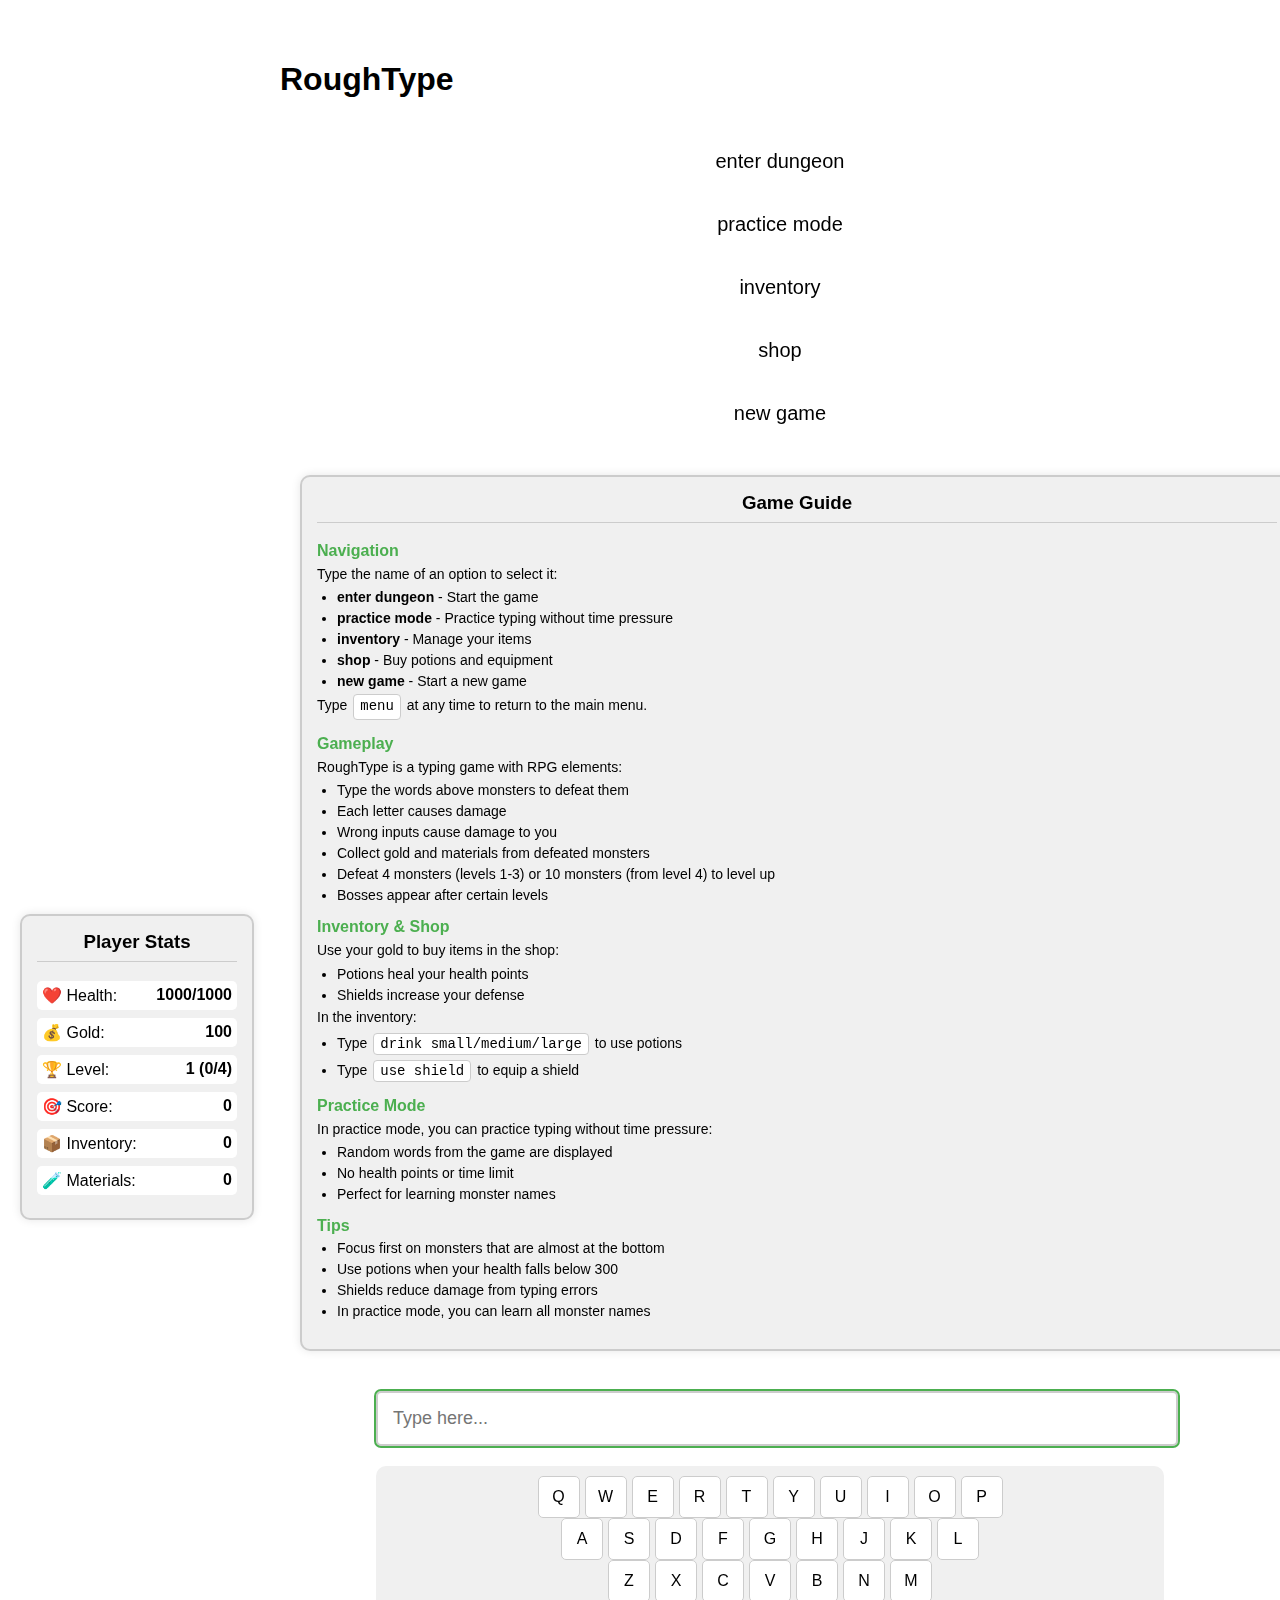
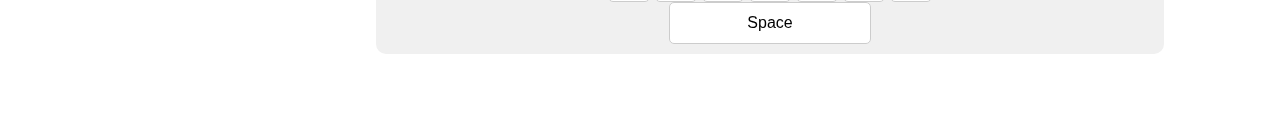
==== commit a575beb3: "Debug-Fenster standardmäßig ausblenden und mit /debug-Befehl umschalten" ====
--- a/index.html
+++ b/index.html
@@ -100,6 +100,7 @@
             border-top: 2px solid var(--debug-border);
             padding: 10px;
             border-radius: 10px 10px 0 0;
+            display: none; /* Standardmäßig ausgeblendet */
         }
 
         #debugHeader {
@@ -1079,6 +1080,7 @@
             bossActive: false,
             materials: [], // Neues Array für Materialien
             level10BossActive: false, // Neuer Status für Level 10 Boss
+            debugMode: false, // Debug-Modus standardmäßig deaktiviert
         };
 
         // Liste möglicher Gegner nach Level mit Icons
@@ -2287,6 +2289,13 @@
         e.target.value = typed;
     }
     
+            // Prüfe auf Debug-Befehl
+            if (typed === '/debug') {
+                toggleDebugMode();
+                e.target.value = '';
+                return;
+            }
+            
             debugLog(`Input event fired. Value: "${typed}"`);
             debugLog(`Current screen: ${gameState.currentScreen}`);
             
@@ -2736,6 +2745,7 @@
         gameState.practiceWord = '';
         gameState.practiceScore = 0;
         gameState.wrongChars = ''; // Speichert falsch eingetippte Buchstaben
+        gameState.nextMonster = null; // Speichert das nächste Monster
         
         // Setze die Spielszene zurück
         const gameScene = document.getElementById('gameScene');
@@ -2746,6 +2756,10 @@
             </div>
             <div class="practice-word" style="position: absolute; top: 100px; left: 50%; transform: translateX(-50%); font-size: 24px; background: var(--debug-bg); padding: 10px; border-radius: 5px;"></div>
             <div class="wrong-chars" style="position: absolute; top: 160px; left: 50%; transform: translateX(-50%); font-size: 18px; color: #ff0000; padding: 5px; border-radius: 3px;"></div>
+            <div class="next-monster" style="position: absolute; top: 100px; left: 70%; transform: translateX(-50%); font-size: 20px; background: var(--debug-bg); padding: 10px; border-radius: 5px; opacity: 0.7;">
+                <div style="font-weight: bold; text-align: center; margin-bottom: 5px;">Next Monster</div>
+                <div class="next-monster-word"></div>
+            </div>
             <div class="practice-score" style="position: absolute; top: 20px; left: 20px; font-size: 18px;">Score: 0</div>
         `;
         
@@ -2818,13 +2832,35 @@
             }
         });
         
-        // Wähle ein zufälliges Wort aus
-        const randomMonster = allMonsterWords[Math.floor(Math.random() * allMonsterWords.length)];
-        gameState.practiceWord = randomMonster.word;
+        // Wenn es ein nächstes Monster gibt, verwende es als aktuelles Monster
+        let currentMonster;
+        if (gameState.nextMonster) {
+            currentMonster = gameState.nextMonster;
+        } else {
+            // Wähle ein zufälliges Wort aus
+            currentMonster = allMonsterWords[Math.floor(Math.random() * allMonsterWords.length)];
+        }
         
-        // Zeige das Wort an
+        // Wähle ein neues zufälliges Wort für das nächste Monster aus
+        // Stelle sicher, dass es nicht das gleiche Wort ist
+        let nextMonster;
+        do {
+            nextMonster = allMonsterWords[Math.floor(Math.random() * allMonsterWords.length)];
+        } while (nextMonster.word === currentMonster.word);
+        
+        // Aktualisiere den Spielstatus
+        gameState.practiceWord = currentMonster.word;
+        gameState.nextMonster = nextMonster;
+        
+        // Zeige das aktuelle Wort an
         const practiceWordElement = document.querySelector('.practice-word');
-        practiceWordElement.innerHTML = `${randomMonster.icon} ${randomMonster.word}`;
+        practiceWordElement.innerHTML = `${currentMonster.icon} ${currentMonster.word}`;
+        
+        // Zeige das nächste Monster an
+        const nextMonsterElement = document.querySelector('.next-monster-word');
+        if (nextMonsterElement) {
+            nextMonsterElement.innerHTML = `${nextMonster.icon} ${nextMonster.word}`;
+        }
         
         // Setze falsch eingetippte Buchstaben zurück
         gameState.wrongChars = '';
@@ -2833,7 +2869,7 @@
             wrongCharsElement.textContent = '';
         }
         
-        debugLog(`Neues Übungswort generiert: ${randomMonster.word}`);
+        debugLog(`Neues Übungswort generiert: ${currentMonster.word}`);
     }
 
     // Funktion zum Aktualisieren des Übungsmodus-Scores
@@ -2935,6 +2971,20 @@
                 // Aktualisiere das Inventar
                 showInventory();
             }
+
+        // Funktion zum Umschalten des Debug-Modus
+        function toggleDebugMode() {
+            gameState.debugMode = !gameState.debugMode;
+            const debugContainer = document.getElementById('debugContainer');
+            
+            if (gameState.debugMode) {
+                debugContainer.style.display = 'block';
+                debugLog('Debug-Modus aktiviert');
+            } else {
+                debugContainer.style.display = 'none';
+                debugLog('Debug-Modus deaktiviert');
+            }
+        }
     </script>
 </body>
 </html> 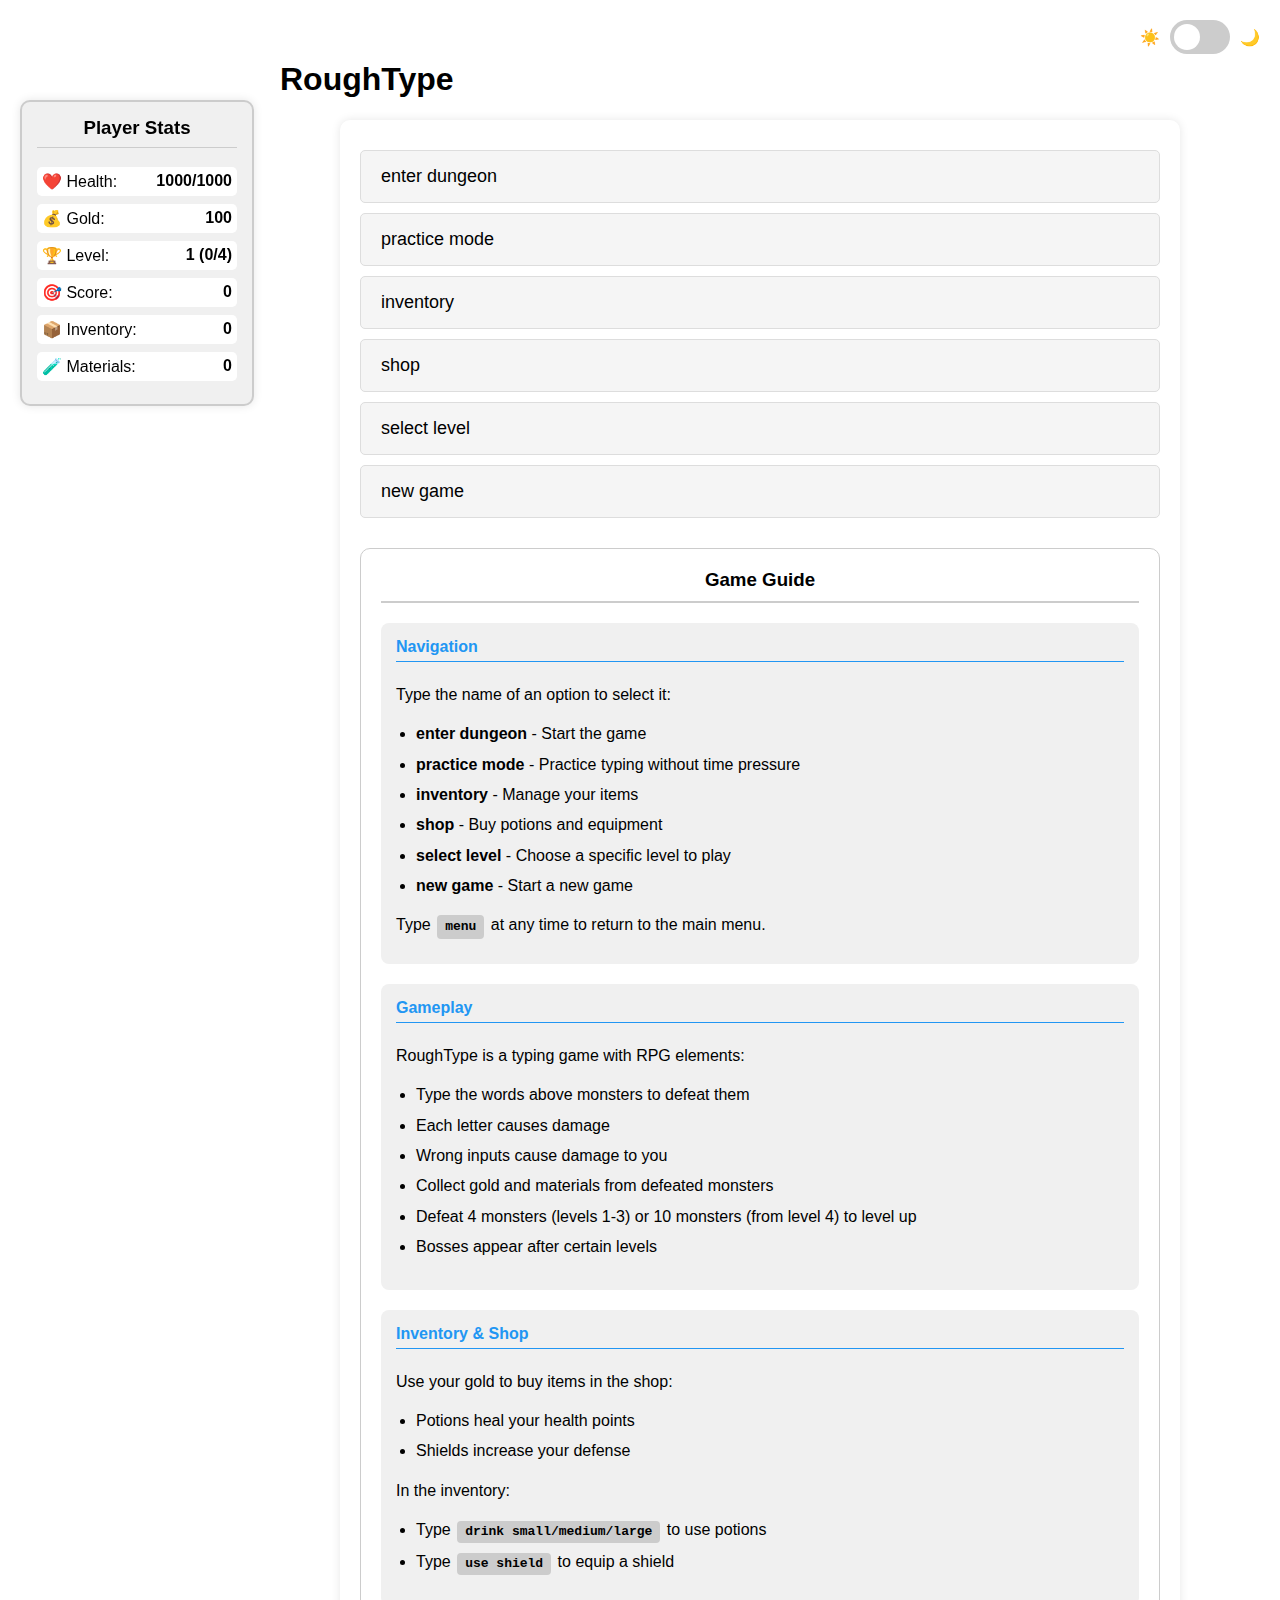
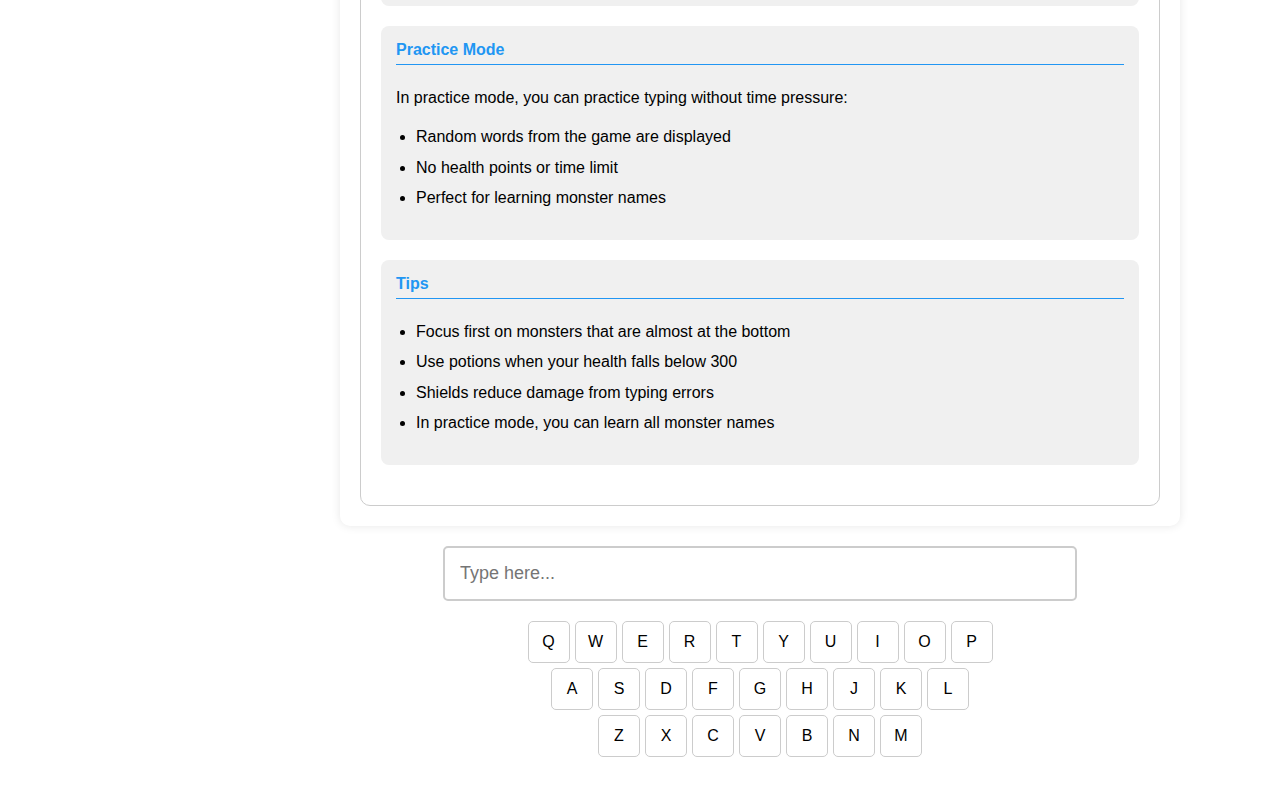
==== commit 2263f6b1: "Komplette Neustrukturierung des Projekts mit modularem Ansatz" ====
--- a/index.html
+++ b/index.html
@@ -4,2987 +4,207 @@
     <meta charset="UTF-8">
     <meta name="viewport" content="width=device-width, initial-scale=1.0">
     <title>RoughType</title>
-    <style>
-        :root {
-            --bg-color: #ffffff;
-            --text-color: #000000;
-            --debug-bg: #f0f0f0;
-            --debug-border: #ccc;
-            --debug-content-bg: white;
-        }
-
-        [data-theme="dark"] {
-            --bg-color: #1a1a1a;
-            --text-color: #ffffff;
-            --debug-bg: #2d2d2d;
-            --debug-border: #404040;
-            --debug-content-bg: #333333;
-        }
-
-        body {
-            font-family: Arial, sans-serif;
-            margin: 20px;
-            background-color: var(--bg-color);
-            color: var(--text-color);
-        }
-
-        .theme-switch {
-            position: fixed;
-            top: 20px;
-            right: 20px;
-            display: flex;
-            align-items: center;
-            gap: 10px;
-        }
-
-        .switch {
-            position: relative;
-            display: inline-block;
-            width: 60px;
-            height: 34px;
-        }
-
-        .switch input {
-            opacity: 0;
-            width: 0;
-            height: 0;
-        }
-
-        .slider {
-            position: absolute;
-            cursor: pointer;
-            top: 0;
-            left: 0;
-            right: 0;
-            bottom: 0;
-            background-color: #ccc;
-            transition: .4s;
-            border-radius: 34px;
-        }
-
-        .slider:before {
-            position: absolute;
-            content: "";
-            height: 26px;
-            width: 26px;
-            left: 4px;
-            bottom: 4px;
-            background-color: white;
-            transition: .4s;
-            border-radius: 50%;
-        }
-
-        input:checked + .slider {
-            background-color: #2196F3;
-        }
-
-        input:checked + .slider:before {
-            transform: translateX(26px);
-        }
-
-        .container {
-            max-width: 1200px;
-            margin: 0 auto;
-            padding: 20px;
-            margin-left: 240px; /* Platz für die Sidebar */
-        }
-
-        #debugContainer {
-            position: fixed;
-            bottom: 0;
-            left: 50%;
-            transform: translateX(-50%);
-            width: 80%;
-            max-width: 1200px;
-            background: var(--debug-bg);
-            border-top: 2px solid var(--debug-border);
-            padding: 10px;
-            border-radius: 10px 10px 0 0;
-            display: none; /* Standardmäßig ausgeblendet */
-        }
-
-        #debugHeader {
-            cursor: pointer;
-            padding: 5px;
-            background: var(--debug-bg);
-            margin-bottom: 10px;
-        }
-
-        #debugContent {
-            display: none; /* Initial versteckt */
-            max-height: 200px;
-            overflow-y: auto;
-            padding: 10px;
-            background: var(--debug-content-bg);
-            border: 1px solid var(--debug-border);
-            border-radius: 5px;
-        }
-
-        #copyButton {
-            float: right;
-            padding: 5px 10px;
-            background: #4CAF50;
-            color: white;
-            border: none;
-            border-radius: 3px;
-            cursor: pointer;
-        }
-
-        #copyButton:hover {
-            background: #45a049;
-        }
-
-        .game-container {
-            width: 100%;
-            max-width: 1200px;
-            margin: 20px auto;
-            padding: 20px;
-            background: var(--debug-bg);
-            border-radius: 10px;
-            box-shadow: 0 0 10px rgba(0,0,0,0.1);
-            display: flex;
-            flex-direction: column;
-            gap: 20px;
-            margin-bottom: 100px; /* Mehr Platz nach unten */
-        }
-
-        .game-layout {
-            display: grid;
-            grid-template-columns: 2fr 1fr;
-            gap: 20px;
-            align-items: start;
-            width: 100%;
-            min-height: 400px;
-        }
-
-        .game-scene {
-            height: 400px;
-            padding: 20px;
-            background: var(--debug-content-bg);
-            border-radius: 5px;
-            position: relative;
-            overflow: hidden;
-            border: 2px solid var(--debug-border);
-        }
-
-        .combat-log {
-            height: 400px;
-            padding: 15px;
-            background: var(--debug-content-bg);
-            border: 2px solid var(--debug-border);
-            border-radius: 5px;
-            overflow-y: auto;
-            display: flex;
-            flex-direction: column-reverse;
-        }
-
-        .combat-log-entry {
-            padding: 8px;
-            margin: 4px 0;
-            border-radius: 4px;
-            font-size: 14px;
-            animation: fadeIn 0.3s ease-in;
-        }
-
-        .combat-log-entry.loot {
-            background: rgba(76, 175, 80, 0.1);
-            border-left: 3px solid #4CAF50;
-        }
-
-        .combat-log-entry.damage {
-            background: rgba(244, 67, 54, 0.1);
-            border-left: 3px solid #f44336;
-        }
-
-        .combat-log-entry.kill {
-            background: rgba(33, 150, 243, 0.1);
-            border-left: 3px solid #2196F3;
-        }
-
-        @keyframes fadeIn {
-            from { opacity: 0; transform: translateY(10px); }
-            to { opacity: 1; transform: translateY(0); }
-        }
-
-        .game-stats {
-            display: flex;
-            flex-wrap: wrap;
-            gap: 10px;
-            padding: 15px;
-            background: var(--debug-content-bg);
-            border-radius: 5px;
-            position: sticky;
-            top: 45px;
-            z-index: 1;
-            margin-bottom: 0;
-        }
-
-        .game-stats div {
-            flex: 1;
-            min-width: 120px;
-            padding: 10px;
-            background: var(--debug-bg);
-            border-radius: 5px;
-            text-align: center;
-            white-space: nowrap;
-        }
-
-        .player {
-            position: absolute;
-            bottom: 20px;
-            left: 50%;
-            transform: translateX(-50%);
-            width: 40px;
-            height: 40px;
-            background: #4CAF50;
-            border-radius: 50%;
-        }
-
-        .enemy-entity {
-            position: absolute;
-            width: 30px;
-            height: 30px;
-            background: #f44336;
-            border-radius: 50%;
-            display: flex;
-            flex-direction: column;
-            align-items: center;
-            transition: all 0.1s linear;
-        }
-
-        .enemy-word {
-            position: absolute;
-            top: -25px;
-            width: max-content;
-            font-size: 16px;
-            background: var(--debug-bg);
-            padding: 2px 8px;
-            border-radius: 4px;
-            white-space: nowrap;
-        }
-
-        .enemy-health {
-            position: absolute;
-            bottom: -20px;
-            font-size: 12px;
-            color: var(--text-color);
-        }
-
-        .input-container {
-            position: relative;
-            width: 80%;
-            max-width: 1200px;
-            margin: 20px auto;
-            text-align: center;
-            z-index: 1000;
-        }
-
-        .typing-area {
-            width: 100%;
-            padding: 15px;
-            font-size: 18px;
-            border: 2px solid var(--debug-border);
-            border-radius: 5px;
-            background: var(--debug-content-bg);
-            color: var(--text-color);
-            outline: 2px solid #4CAF50;
-        }
-
-        .target-word {
-            font-size: 24px;
-            margin: 20px 0;
-            letter-spacing: 2px;
-        }
-
-        .correct {
-            color: #4CAF50;
-        }
-
-        .incorrect {
-            color: #f44336;
-        }
-
-        .enemy {
-            font-size: 20px;
-            margin-bottom: 15px;
-        }
-
-        .enemy-word .correct {
-            color: #4CAF50;
-            text-shadow: 0 0 5px rgba(76, 175, 80, 0.5);
-        }
-
-        .enemy-word .incorrect {
-            color: #f44336;
-            text-shadow: 0 0 5px rgba(244, 67, 54, 0.5);
-        }
-
-        .menu-container {
-            display: flex;
-            flex-direction: column;
-            align-items: stretch;
-            gap: 20px;
-            padding: 20px;
-            width: 100%;
-            max-width: 1200px;
-            margin: 0 auto;
-            position: relative; /* Für die Positionierung des Tutorials */
-        }
-
-        /* Hauptmenü-Optionen */
-        .menu-container > .menu-option {
-            font-size: 20px;
-            padding: 10px;
-            border-radius: 5px;
-            transition: all 0.3s;
-            cursor: pointer;
-            text-align: center;
-            display: block; /* Statt flex für Hauptmenü-Optionen */
-        }
-
-        .menu-container > .menu-option:hover {
-            background: var(--debug-bg);
-            transform: translateX(5px);
-        }
-
-        .menu-container.hidden {
-            display: none;
-        }
-
-        /* Inventar und Shop Optionen */
-        .inventory-section .menu-option,
-        .materials-section .menu-option {
-            padding: 12px;
-            margin: 8px 0;
-            background: var(--debug-bg);
-            border-radius: 5px;
-            transition: all 0.3s;
-            cursor: pointer;
-            display: flex;
-            flex-direction: column;
-            gap: 5px;
-        }
-
-        .inventory-section .menu-option:hover,
-        .materials-section .menu-option:hover {
-            transform: translateX(5px);
-            background: var(--debug-border);
-        }
-
-        .menu-hint {
-            position: fixed;
-            top: 20px;
-            left: 20px;
-            font-size: 14px;
-            color: var(--text-color);
-            opacity: 0.8;
-        }
-
-        .enemy-entity.boss {
-            width: 50px;
-            height: 50px;
-            background: #ff4081;
-            box-shadow: 0 0 10px #ff4081;
-        }
-        
-        .enemy-entity.boss .enemy-word {
-            font-size: 20px;
-            font-weight: bold;
-            color: #ff4081;
-        }
-
-        /* Level 10 Boss Styles */
-        .enemy-entity.level10boss {
-            width: 80px;
-            height: 80px;
-            background: #9c27b0;
-            box-shadow: 0 0 15px #9c27b0;
-            border: 3px solid #e1bee7;
-            animation: floatBoss 4s infinite ease-in-out;
-            top: 50px !important;
-        }
-
-        @keyframes floatBoss {
-            0% { transform: translateX(-100px); }
-            50% { transform: translateX(100px); }
-            100% { transform: translateX(-100px); }
-        }
-
-        .boss-health-bar {
-            position: absolute;
-            top: 10px;
-            left: 50%;
-            transform: translateX(-50%);
-            width: 80%;
-            height: 20px;
-            background: rgba(0, 0, 0, 0.3);
-            border-radius: 10px;
-            overflow: hidden;
-            border: 2px solid #fff;
-            z-index: 10;
-        }
-
-        .boss-health-fill {
-            height: 100%;
-            background: linear-gradient(to right, #ff416c, #ff4b2b);
-            width: 100%;
-            transition: width 0.3s ease-out;
-        }
-
-        .boss-health-text {
-            position: absolute;
-            top: 0;
-            left: 0;
-            width: 100%;
-            height: 100%;
-            display: flex;
-            align-items: center;
-            justify-content: center;
-            color: white;
-            font-weight: bold;
-            text-shadow: 1px 1px 2px rgba(0, 0, 0, 0.7);
-        }
-
-        .boss-projectile {
-            position: absolute;
-            width: 15px;
-            height: 15px;
-            background-color: #9c27b0;
-            border-radius: 50%;
-            z-index: 5;
-            box-shadow: 0 0 8px #9c27b0;
-            pointer-events: none;
-        }
-
-        /* Virtuelle Tastatur Styles */
-        .virtual-keyboard {
-            margin-top: 20px;
-            padding: 10px;
-            background: var(--debug-bg);
-            border-radius: 10px;
-            width: 100%;
-        }
-
-        .keyboard-row {
-            display: flex;
-            justify-content: center;
-            gap: 5px;
-        }
-
-        .key {
-            width: 40px;
-            height: 40px;
-            display: flex;
-            align-items: center;
-            justify-content: center;
-            background: var(--debug-content-bg);
-            border: 1px solid var(--debug-border);
-            border-radius: 5px;
-            font-size: 16px;
-            cursor: default;
-            color: var(--text-color);
-            transition: all 0.1s ease;
-        }
-
-        .key.space {
-            width: 200px;
-        }
-
-        .key.active {
-            background: #4CAF50;
-            color: white;
-            transform: scale(0.95);
-            box-shadow: 0 0 10px rgba(76, 175, 80, 0.5);
-        }
-
-        .inventory-grid {
-            display: grid;
-            grid-template-columns: repeat(auto-fit, minmax(300px, 1fr));
-            gap: 20px;
-            margin-bottom: 20px;
-            width: 100%;
-            height: calc(100vh - 300px); /* Höhe anpassen, um Platz für andere Elemente zu lassen */
-        }
-
-        .inventory-section, .materials-section {
-            background: var(--debug-content-bg);
-            padding: 20px;
-            border-radius: 10px;
-            border: 1px solid var(--debug-border);
-            overflow-y: auto;
-            height: 100%;
-            display: flex;
-            flex-direction: column;
-            position: relative;
-        }
-
-        .inventory-section .items-container,
-        .materials-section .materials-container {
-            overflow-y: auto;
-            flex-grow: 1;
-            padding: 10px 0;
-        }
-
-        .inventory-section h2, .materials-section h2 {
-            position: sticky;
-            top: 0;
-            background: var(--debug-content-bg);
-            padding: 10px 0;
-            margin: 0;
-            border-bottom: 2px solid var(--debug-border);
-            z-index: 2;
-        }
-
-        .inventory-section .game-stats {
-            position: sticky;
-            top: 45px;
-            background: var(--debug-content-bg);
-            padding: 10px 0;
-            margin: 10px 0;
-            z-index: 1;
-            border-bottom: 1px solid var(--debug-border);
-        }
-
-        .inventory-instructions {
-            background: rgba(33, 150, 243, 0.1);
-            border-left: 3px solid #2196F3;
-            padding: 10px;
-            margin: 10px 0;
-            border-radius: 5px;
-            font-size: 14px;
-        }
-
-        .inventory-instructions p {
-            margin: 5px 0;
-        }
-
-        .item-name {
-            font-weight: bold;
-            font-size: 16px;
-        }
-
-        .item-action {
-            color: #4CAF50;
-            font-style: italic;
-        }
-
-        .item-effect {
-            font-size: 14px;
-            color: #888;
-        }
-
-        /* Scrollbar-Styling */
-        .inventory-section::-webkit-scrollbar,
-        .materials-section::-webkit-scrollbar {
-            width: 8px;
-        }
-
-        .inventory-section::-webkit-scrollbar-track,
-        .materials-section::-webkit-scrollbar-track {
-            background: var(--debug-bg);
-            border-radius: 4px;
-        }
-
-        .inventory-section::-webkit-scrollbar-thumb,
-        .materials-section::-webkit-scrollbar-thumb {
-            background: var(--debug-border);
-            border-radius: 4px;
-        }
-
-        .inventory-section::-webkit-scrollbar-thumb:hover,
-        .materials-section::-webkit-scrollbar-thumb:hover {
-            background: #555;
-        }
-
-        @media (max-width: 768px) {
-            .inventory-grid {
-                grid-template-columns: 1fr;
-            }
-            
-            .game-stats {
-                flex-direction: column;
-            }
-            
-            .game-stats div {
-                width: 100%;
-            }
-        }
-
-        .material-item {
-            padding: 12px;
-            margin: 8px 0;
-            background: var(--debug-bg);
-            border-radius: 5px;
-            font-size: 16px;
-            display: flex;
-            justify-content: space-between;
-            align-items: center;
-            transition: transform 0.2s;
-        }
-
-        .material-item:hover {
-            transform: translateX(5px);
-            background: var(--debug-border);
-        }
-
-        /* Neuer Stats-Container Stil */
-        .stats-sidebar {
-            position: fixed;
-            left: 20px;
-            top: 100px;
-            width: 200px;
-            background: var(--debug-bg);
-            border-radius: 10px;
-            padding: 15px;
-            box-shadow: 0 0 10px rgba(0,0,0,0.1);
-            z-index: 100;
-            border: 2px solid var(--debug-border);
-            transition: all 0.3s ease;
-        }
-
-        .stats-sidebar h3 {
-            margin-top: 0;
-            border-bottom: 1px solid var(--debug-border);
-            padding-bottom: 8px;
-            text-align: center;
-        }
-
-        .stats-sidebar .stat-item {
-            display: flex;
-            justify-content: space-between;
-            margin: 8px 0;
-            padding: 5px;
-            background: var(--debug-content-bg);
-            border-radius: 5px;
-        }
-
-        .stats-sidebar .stat-value {
-            font-weight: bold;
-        }
-
-        /* Anpassung für den Hauptinhalt */
-        @media (min-width: 1200px) {
-            .container {
-                margin-left: 240px; /* Platz für die Sidebar */
-            }
-        }
-
-        @media (max-width: 1199px) {
-            .stats-sidebar {
-                position: static;
-                width: 100%;
-                max-width: 1200px;
-                margin: 0 auto 20px auto;
-            }
-            
-            .container {
-                margin-left: auto;
-            }
-        }
-
-        /* Neuer verbesserter Menü-Hinweis */
-        .menu-hint-improved {
-            position: fixed;
-            top: 20px;
-            left: 50%;
-            transform: translateX(-50%);
-            font-size: 16px;
-            color: #ffffff;
-            background-color: rgba(76, 175, 80, 0.8);
-            padding: 10px 20px;
-            border-radius: 20px;
-            box-shadow: 0 2px 10px rgba(0, 0, 0, 0.3);
-            z-index: 1000;
-            text-align: center;
-            font-weight: bold;
-            animation: pulse 2s infinite;
-            border: 2px solid #ffffff;
-        }
-
-        @keyframes pulse {
-            0% { transform: translateX(-50%) scale(1); }
-            50% { transform: translateX(-50%) scale(1.05); }
-            100% { transform: translateX(-50%) scale(1); }
-        }
-
-        /* Tutorial-Bereich im Hauptmenü */
-        .tutorial-container {
-            position: absolute;
-            right: -320px;
-            top: 0;
-            width: 300px;
-            background: var(--debug-bg);
-            border-radius: 10px;
-            padding: 15px;
-            box-shadow: 0 0 10px rgba(0,0,0,0.1);
-            border: 2px solid var(--debug-border);
-            max-height: 100%;
-            overflow-y: auto;
-        }
-
-        .tutorial-container h3 {
-            margin-top: 0;
-            border-bottom: 1px solid var(--debug-border);
-            padding-bottom: 8px;
-            text-align: center;
-        }
-
-        .tutorial-section {
-            margin-bottom: 15px;
-        }
-
-        .tutorial-section h4 {
-            margin: 10px 0 5px 0;
-            color: #4CAF50;
-        }
-
-        .tutorial-section p {
-            margin: 5px 0;
-            font-size: 14px;
-            line-height: 1.4;
-        }
-
-        .tutorial-section ul {
-            margin: 5px 0;
-            padding-left: 20px;
-            font-size: 14px;
-        }
-
-        .tutorial-section li {
-            margin-bottom: 5px;
-        }
-
-        .tutorial-key {
-            display: inline-block;
-            background: var(--debug-content-bg);
-            padding: 2px 6px;
-            border-radius: 4px;
-            border: 1px solid var(--debug-border);
-            font-family: monospace;
-            margin: 0 2px;
-        }
-
-        /* Anpassung für kleinere Bildschirme */
-        @media (max-width: 1500px) {
-            .tutorial-container {
-                position: static;
-                width: 100%;
-                margin-top: 20px;
-                max-width: 1200px;
-            }
-        }
-
-        /* Neue Animationen für Schuss und Treffer */
-        @keyframes hit {
-            0% { transform: scale(1); }
-            50% { transform: scale(1.3); background-color: #ff9800; }
-            100% { transform: scale(1); }
-        }
-
-        .enemy-entity.hit {
-            animation: hit 0.3s ease-out;
-        }
-
-        .projectile {
-            position: absolute;
-            width: 10px;
-            height: 10px;
-            background-color: #4CAF50;
-            border-radius: 50%;
-            z-index: 5;
-            box-shadow: 0 0 5px #4CAF50;
-            pointer-events: none;
-        }
-
-        @keyframes projectileFade {
-            0% { opacity: 1; }
-            80% { opacity: 0.8; }
-            100% { opacity: 0; }
-        }
-
-        /* Sell All Materials Button - verbesserte Darstellung */
-        .sell-all-button {
-            background-color: #4CAF50;
-            color: white;
-            padding: 12px 16px;
-            border-radius: 4px;
-            margin-top: 15px;
-            margin-bottom: 10px;
-            cursor: pointer;
-            text-align: center;
-            font-weight: bold;
-            font-size: 16px;
-            transition: all 0.3s;
-            box-shadow: 0 2px 5px rgba(0,0,0,0.2);
-            display: block;
-            width: 90%;
-            margin-left: auto;
-            margin-right: auto;
-        }
-
-        .sell-all-button:hover {
-            background-color: #45a049;
-            transform: scale(1.05);
-            box-shadow: 0 4px 8px rgba(0,0,0,0.3);
-        }
-    </style>
+    
+    <!-- CSS-Dateien -->
+    <link rel="stylesheet" href="css/main.css">
+    <link rel="stylesheet" href="css/components.css">
+    <link rel="stylesheet" href="css/themes.css">
+    <link rel="stylesheet" href="css/inventory.css">
+    <link rel="stylesheet" href="css/bosses.css">
+    <link rel="stylesheet" href="css/tutorial.css">
+    <link rel="stylesheet" href="css/enemies.css">
+    
+    <!-- Lade die Datenbankerweiterung -->
+    <script src="Database_extender/levels.js"></script>
+    <script src="Database_extender/mechanics.js"></script>
+    <script src="Database_extender/loader.js"></script>
 </head>
 <body>
-    <div class="theme-switch">
-        <span>☀️</span>
-        <label class="switch">
-            <input type="checkbox" id="themeToggle">
-            <span class="slider"></span>
-        </label>
-        <span>🌙</span>
+    <div id="mainContainer">
+        <div class="theme-switch">
+            <span>☀️</span>
+            <label class="switch">
+                <input type="checkbox" id="themeToggle">
+                <span class="slider"></span>
+            </label>
+            <span>🌙</span>
+        </div>
+
+        <!-- Neuer Stats-Container -->
+        <div class="stats-sidebar" id="statsSidebar">
+            <h3>Player Stats</h3>
+            <div class="stat-item">
+                <span>❤️ Health:</span>
+                <span class="stat-value" id="sidebarHealth">1000/1000</span>
+            </div>
+            <div class="stat-item">
+                <span>💰 Gold:</span>
+                <span class="stat-value" id="sidebarGold">0</span>
+            </div>
+            <div class="stat-item">
+                <span>🏆 Level:</span>
+                <span class="stat-value" id="sidebarLevel">1 (0/10)</span>
+            </div>
+            <div class="stat-item" id="sidebarDefenseContainer" style="display: none;">
+                <span>🛡️ Defense:</span>
+                <span class="stat-value" id="sidebarDefense">0</span>
+            </div>
+            <div class="stat-item">
+                <span>🎯 Score:</span>
+                <span class="stat-value" id="sidebarScore">0</span>
+            </div>
+            <div class="stat-item">
+                <span>📦 Inventory:</span>
+                <span class="stat-value" id="sidebarInventory">0</span>
+            </div>
+            <div class="stat-item">
+                <span>🧪 Materials:</span>
+                <span class="stat-value" id="sidebarMaterials">0</span>
+            </div>
+        </div>
+
+        <div class="container">
+            <h1>RoughType</h1>
+            
+            <div class="menu-container" id="mainMenu">
+                <div class="menu-option">enter dungeon</div>
+                <div class="menu-option">practice mode</div>
+                <div class="menu-option">inventory</div>
+                <div class="menu-option">shop</div>
+                <div class="menu-option">select level</div>
+                <div class="menu-option">new game</div>
+                
+                <!-- Tutorial-Bereich -->
+                <div class="tutorial-container">
+                    <h3>Game Guide</h3>
+                    
+                    <div class="tutorial-section">
+                        <h4>Navigation</h4>
+                        <p>Type the name of an option to select it:</p>
+                        <ul>
+                            <li><strong>enter dungeon</strong> - Start the game</li>
+                            <li><strong>practice mode</strong> - Practice typing without time pressure</li>
+                            <li><strong>inventory</strong> - Manage your items</li>
+                            <li><strong>shop</strong> - Buy potions and equipment</li>
+                            <li><strong>select level</strong> - Choose a specific level to play</li>
+                            <li><strong>new game</strong> - Start a new game</li>
+                        </ul>
+                        <p>Type <span class="tutorial-key">menu</span> at any time to return to the main menu.</p>
+                    </div>
+
+                    <div class="tutorial-section">
+                        <h4>Gameplay</h4>
+                        <p>RoughType is a typing game with RPG elements:</p>
+                        <ul>
+                            <li>Type the words above monsters to defeat them</li>
+                            <li>Each letter causes damage</li>
+                            <li>Wrong inputs cause damage to you</li>
+                            <li>Collect gold and materials from defeated monsters</li>
+                            <li>Defeat 4 monsters (levels 1-3) or 10 monsters (from level 4) to level up</li>
+                            <li>Bosses appear after certain levels</li>
+                        </ul>
+                    </div>
+
+                    <div class="tutorial-section">
+                        <h4>Inventory & Shop</h4>
+                        <p>Use your gold to buy items in the shop:</p>
+                        <ul>
+                            <li>Potions heal your health points</li>
+                            <li>Shields increase your defense</li>
+                        </ul>
+                        <p>In the inventory:</p>
+                        <ul>
+                            <li>Type <span class="tutorial-key">drink small/medium/large</span> to use potions</li>
+                            <li>Type <span class="tutorial-key">use shield</span> to equip a shield</li>
+                        </ul>
+                    </div>
+                    
+                    <div class="tutorial-section">
+                        <h4>Practice Mode</h4>
+                        <p>In practice mode, you can practice typing without time pressure:</p>
+                        <ul>
+                            <li>Random words from the game are displayed</li>
+                            <li>No health points or time limit</li>
+                            <li>Perfect for learning monster names</li>
+                        </ul>
+                    </div>
+                    
+                    <div class="tutorial-section">
+                        <h4>Tips</h4>
+                        <ul>
+                            <li>Focus first on monsters that are almost at the bottom</li>
+                            <li>Use potions when your health falls below 300</li>
+                            <li>Shields reduce damage from typing errors</li>
+                            <li>In practice mode, you can learn all monster names</li>
+                        </ul>
+                    </div>
+                </div>
+            </div>
+
+            <div class="game-container" id="gameContainer">
+                <div class="menu-hint">Type "menu" to return to main menu</div>
+                <div class="game-layout">
+                    <div class="game-scene" id="gameScene">
+                        <div class="player" id="player"></div>
+                    </div>
+                    <div class="combat-log" id="combatLog"></div>
+                </div>
+            </div>
+
+            <div class="input-container">
+                <input type="text" class="typing-area" id="typingInput" placeholder="Type here..." autocomplete="off">
+                <div class="virtual-keyboard">
+                    <div class="keyboard-row">
+                        <div class="key" data-key="q">Q</div>
+                        <div class="key" data-key="w">W</div>
+                        <div class="key" data-key="e">E</div>
+                        <div class="key" data-key="r">R</div>
+                        <div class="key" data-key="t">T</div>
+                        <div class="key" data-key="y">Y</div>
+                        <div class="key" data-key="u">U</div>
+                        <div class="key" data-key="i">I</div>
+                        <div class="key" data-key="o">O</div>
+                        <div class="key" data-key="p">P</div>
+                    </div>
+                    <div class="keyboard-row">
+                        <div class="key" data-key="a">A</div>
+                        <div class="key" data-key="s">S</div>
+                        <div class="key" data-key="d">D</div>
+                        <div class="key" data-key="f">F</div>
+                        <div class="key" data-key="g">G</div>
+                        <div class="key" data-key="h">H</div>
+                        <div class="key" data-key="j">J</div>
+                        <div class="key" data-key="k">K</div>
+                        <div class="key" data-key="l">L</div>
+                    </div>
+                    <div class="keyboard-row">
+                        <div class="key" data-key="z">Z</div>
+                        <div class="key" data-key="x">X</div>
+                        <div class="key" data-key="c">C</div>
+                        <div class="key" data-key="v">V</div>
+                        <div class="key" data-key="b">B</div>
+                        <div class="key" data-key="n">N</div>
+                        <div class="key" data-key="m">M</div>
+                    </div>
+                </div>
+            </div>
+        </div>
+
+        <!-- Debug-Container -->
+        <div id="debugContainer" style="display: none;">
+            <div id="debugLog"></div>
+            <label>
+                <input type="checkbox" id="debugToggle"> Debug Mode
+            </label>
+        </div>
     </div>
 
-    <!-- Neuer Stats-Container -->
-    <div class="stats-sidebar" id="statsSidebar">
-        <h3>Player Stats</h3>
-        <div class="stat-item">
-            <span>❤️ Health:</span>
-            <span class="stat-value" id="sidebarHealth">1000/1000</span>
-        </div>
-        <div class="stat-item">
-            <span>💰 Gold:</span>
-            <span class="stat-value" id="sidebarGold">0</span>
-        </div>
-        <div class="stat-item">
-            <span>🏆 Level:</span>
-            <span class="stat-value" id="sidebarLevel">1 (0/10)</span>
-        </div>
-        <div class="stat-item" id="sidebarDefenseContainer" style="display: none;">
-            <span>🛡️ Defense:</span>
-            <span class="stat-value" id="sidebarDefense">0</span>
-        </div>
-        <div class="stat-item">
-            <span>🎯 Score:</span>
-            <span class="stat-value" id="sidebarScore">0</span>
-        </div>
-        <div class="stat-item">
-            <span>📦 Inventory:</span>
-            <span class="stat-value" id="sidebarInventory">0</span>
-        </div>
-        <div class="stat-item">
-            <span>🧪 Materials:</span>
-            <span class="stat-value" id="sidebarMaterials">0</span>
-        </div>
-    </div>
-
-    <div class="container">
-        <h1>RoughType</h1>
-        
-        <div class="menu-container" id="mainMenu">
-            <div class="menu-option">enter dungeon</div>
-            <div class="menu-option">practice mode</div>
-            <div class="menu-option">inventory</div>
-            <div class="menu-option">shop</div>
-            <div class="menu-option">new game</div>
-            
-            <!-- Tutorial-Bereich -->
-            <div class="tutorial-container">
-                <h3>Game Guide</h3>
-                
-                <div class="tutorial-section">
-                    <h4>Navigation</h4>
-                    <p>Type the name of an option to select it:</p>
-                    <ul>
-                        <li><strong>enter dungeon</strong> - Start the game</li>
-                        <li><strong>practice mode</strong> - Practice typing without time pressure</li>
-                        <li><strong>inventory</strong> - Manage your items</li>
-                        <li><strong>shop</strong> - Buy potions and equipment</li>
-                        <li><strong>new game</strong> - Start a new game</li>
-                    </ul>
-                    <p>Type <span class="tutorial-key">menu</span> at any time to return to the main menu.</p>
-        </div>
-
-                <div class="tutorial-section">
-                    <h4>Gameplay</h4>
-                    <p>RoughType is a typing game with RPG elements:</p>
-                    <ul>
-                        <li>Type the words above monsters to defeat them</li>
-                        <li>Each letter causes damage</li>
-                        <li>Wrong inputs cause damage to you</li>
-                        <li>Collect gold and materials from defeated monsters</li>
-                        <li>Defeat 4 monsters (levels 1-3) or 10 monsters (from level 4) to level up</li>
-                        <li>Bosses appear after certain levels</li>
-                    </ul>
-            </div>
-
-                <div class="tutorial-section">
-                    <h4>Inventory & Shop</h4>
-                    <p>Use your gold to buy items in the shop:</p>
-                    <ul>
-                        <li>Potions heal your health points</li>
-                        <li>Shields increase your defense</li>
-                    </ul>
-                    <p>In the inventory:</p>
-                    <ul>
-                        <li>Type <span class="tutorial-key">drink small/medium/large</span> to use potions</li>
-                        <li>Type <span class="tutorial-key">use shield</span> to equip a shield</li>
-                    </ul>
-                </div>
-                
-                <div class="tutorial-section">
-                    <h4>Practice Mode</h4>
-                    <p>In practice mode, you can practice typing without time pressure:</p>
-                    <ul>
-                        <li>Random words from the game are displayed</li>
-                        <li>No health points or time limit</li>
-                        <li>Perfect for learning monster names</li>
-                    </ul>
-                </div>
-                
-                <div class="tutorial-section">
-                    <h4>Tips</h4>
-                    <ul>
-                        <li>Focus first on monsters that are almost at the bottom</li>
-                        <li>Use potions when your health falls below 300</li>
-                        <li>Shields reduce damage from typing errors</li>
-                        <li>In practice mode, you can learn all monster names</li>
-                    </ul>
-                </div>
-            </div>
-        </div>
-
-        <div class="game-container" id="gameContainer">
-            <div class="menu-hint">Type "menu" to return to main menu</div>
-            <div class="game-layout">
-            <div class="game-scene" id="gameScene">
-                <div class="player" id="player"></div>
-                </div>
-                <div class="combat-log" id="combatLog"></div>
-            </div>
-        </div>
-
-        <div class="input-container">
-            <input type="text" class="typing-area" id="typingInput" placeholder="Type here..." autocomplete="off">
-            <div class="virtual-keyboard">
-                <div class="keyboard-row">
-                    <div class="key" data-key="q">Q</div>
-                    <div class="key" data-key="w">W</div>
-                    <div class="key" data-key="e">E</div>
-                    <div class="key" data-key="r">R</div>
-                    <div class="key" data-key="t">T</div>
-                    <div class="key" data-key="y">Y</div>
-                    <div class="key" data-key="u">U</div>
-                    <div class="key" data-key="i">I</div>
-                    <div class="key" data-key="o">O</div>
-                    <div class="key" data-key="p">P</div>
-                </div>
-                <div class="keyboard-row">
-                    <div class="key" data-key="a">A</div>
-                    <div class="key" data-key="s">S</div>
-                    <div class="key" data-key="d">D</div>
-                    <div class="key" data-key="f">F</div>
-                    <div class="key" data-key="g">G</div>
-                    <div class="key" data-key="h">H</div>
-                    <div class="key" data-key="j">J</div>
-                    <div class="key" data-key="k">K</div>
-                    <div class="key" data-key="l">L</div>
-                </div>
-                <div class="keyboard-row">
-                    <div class="key" data-key="z">Z</div>
-                    <div class="key" data-key="x">X</div>
-                    <div class="key" data-key="c">C</div>
-                    <div class="key" data-key="v">V</div>
-                    <div class="key" data-key="b">B</div>
-                    <div class="key" data-key="n">N</div>
-                    <div class="key" data-key="m">M</div>
-                </div>
-                <div class="keyboard-row">
-                    <div class="key space" data-key=" ">Space</div>
-                </div>
-            </div>
-        </div>
-    </div>
-
-    <div id="debugContainer">
-        <div id="debugHeader">
-            Debug Window ▼
-            <button id="copyButton">Copy Log</button>
-        </div>
-        <div id="debugContent">
-            Debug information appears here...
-        </div>
-    </div>
-
-    <script>
-        // Dark Mode Funktionalität
-        const themeToggle = document.getElementById('themeToggle');
-        
-        // Gespeicherten Theme-Status laden
-        const savedTheme = localStorage.getItem('theme');
-        if (savedTheme === 'dark') {
-            document.documentElement.setAttribute('data-theme', 'dark');
-            themeToggle.checked = true;
-        }
-
-        themeToggle.addEventListener('change', function() {
-            if (this.checked) {
-                document.documentElement.setAttribute('data-theme', 'dark');
-                localStorage.setItem('theme', 'dark');
-            } else {
-                document.documentElement.removeAttribute('data-theme');
-                localStorage.setItem('theme', 'light');
-            }
-        });
-
-        const debugHeader = document.getElementById('debugHeader');
-        const debugContent = document.getElementById('debugContent');
-        const copyButton = document.getElementById('copyButton');
-
-        // Debug-Fenster ein-/ausklappen
-        debugHeader.addEventListener('click', function(e) {
-            if (e.target !== copyButton) {
-                debugContent.style.display = debugContent.style.display === 'none' ? 'block' : 'none';
-                debugHeader.innerHTML = `Debug Window ${debugContent.style.display === 'none' ? '▲' : '▼'}
-                    <button id="copyButton">Copy Log</button>`;
-            }
-        });
-
-        // Log kopieren Funktionalität
-        copyButton.addEventListener('click', function() {
-            const text = debugContent.textContent;
-            navigator.clipboard.writeText(text).then(() => {
-                alert('Log copied to clipboard!');
-            }).catch(err => {
-                console.error('Error copying:', err);
-            });
-        });
-
-        // DOM-Elemente initialisieren
-        const mainMenu = document.getElementById('mainMenu');
-        const gameContainer = document.getElementById('gameContainer');
-        const typingInput = document.getElementById('typingInput');
-        // Entfernt: const playerHealthDisplay = document.getElementById('playerHealth');
-        // Entfernt: const scoreDisplay = document.getElementById('score');
-
-        // Spielzustand
-        const gameState = {
-            playerHealth: 1000,
-            score: 0,
-            enemies: [],
-            gameLoop: null,
-            playerPosition: { x: 400, y: 380 },
-            spawnTimer: 0,
-            lastUpdate: 0,
-            currentScreen: 'menu',
-            inventory: [],
-            gold: 100,
-            defense: 0,
-            level: 1,
-            maxLevel: 1,
-            monstersKilled: 0,
-            bossActive: false,
-            materials: [], // Neues Array für Materialien
-            level10BossActive: false, // Neuer Status für Level 10 Boss
-            debugMode: false, // Debug-Modus standardmäßig deaktiviert
-        };
-
-        // Liste möglicher Gegner nach Level mit Icons
-        const enemyTypes = {
-            1: [
-                { name: 'I', health: 3, goldReward: 1, icon: '🔤' },
-                { name: 'A', health: 3, goldReward: 1, icon: '🔤' },
-                { name: 'O', health: 3, goldReward: 1, icon: '🔤' }
-            ],
-            2: [
-                { name: 'Up', health: 4, goldReward: 1, icon: '⬆️' },
-                { name: 'On', health: 4, goldReward: 1, icon: '⭕' },
-                { name: 'At', health: 4, goldReward: 1, icon: '📍' },
-                { name: 'In', health: 4, goldReward: 1, icon: '📥' },
-                { name: 'To', health: 4, goldReward: 1, icon: '➡️' }
-            ],
-            3: [
-                { name: 'Rat', health: 6, goldReward: 2, icon: '🐀' },
-                { name: 'Cat', health: 6, goldReward: 2, icon: '🐱' },
-                { name: 'Bat', health: 6, goldReward: 2, icon: '🦇' },
-                { name: 'Ant', health: 6, goldReward: 2, icon: '🐜' },
-                { name: 'Bug', health: 6, goldReward: 2, icon: '🐛' }
-            ],
-            4: [
-                { name: 'Frog', health: 8, goldReward: 2, icon: '🐸' },
-                { name: 'Toad', health: 8, goldReward: 2, icon: '🦎' },
-                { name: 'Worm', health: 8, goldReward: 2, icon: '🪱' },
-                { name: 'Fish', health: 8, goldReward: 2, icon: '🐟' },
-                { name: 'Crab', health: 8, goldReward: 2, icon: '🦀' }
-            ],
-            5: [
-                { name: 'Snake', health: 10, goldReward: 3, icon: '🐍' },
-                { name: 'Ghost', health: 10, goldReward: 3, icon: '👻' },
-                { name: 'Slime', health: 10, goldReward: 3, icon: '🫧' },
-                { name: 'Witch', health: 10, goldReward: 3, icon: '🧙‍♀️' },
-                { name: 'Demon', health: 10, goldReward: 3, icon: '👿' }
-            ],
-            6: [
-                { name: 'Spider', health: 12, goldReward: 3, icon: '🕷️' },
-                { name: 'Dragon', health: 12, goldReward: 3, icon: '🐲' },
-                { name: 'Zombie', health: 12, goldReward: 3, icon: '🧟' },
-                { name: 'Knight', health: 12, goldReward: 3, icon: '🛡️' },
-                { name: 'Goblin', health: 12, goldReward: 3, icon: '👺' }
-            ],
-            7: [
-                { name: 'Vampire', health: 14, goldReward: 4, icon: '🧛' },
-                { name: 'Phantom', health: 14, goldReward: 4, icon: '👻' },
-                { name: 'Warrior', health: 14, goldReward: 4, icon: '⚔️' },
-                { name: 'Mermaid', health: 14, goldReward: 4, icon: '🧜‍♀️' },
-                { name: 'Griffin', health: 14, goldReward: 4, icon: '🦅' }
-            ],
-            8: [
-                { name: 'Skeleton', health: 16, goldReward: 4, icon: '💀' },
-                { name: 'Werewolf', health: 16, goldReward: 4, icon: '🐺' },
-                { name: 'Basilisk', health: 16, goldReward: 4, icon: '🐍' },
-                { name: 'Scorpion', health: 16, goldReward: 4, icon: '🦂' },
-                { name: 'Gargoyle', health: 16, goldReward: 4, icon: '🗿' }
-            ],
-            9: [
-                { name: 'Hydralisk', health: 18, goldReward: 5, icon: '🐉' },
-                { name: 'Behemoth', health: 18, goldReward: 5, icon: '🦕' },
-                { name: 'Leviathan', health: 18, goldReward: 5, icon: '🐋' },
-                { name: 'Hellspawn', health: 18, goldReward: 5, icon: '😈' },
-                { name: 'Dreadlord', health: 18, goldReward: 5, icon: '👑' }
-            ],
-            10: [
-                { name: 'Dragonlord', health: 20, goldReward: 5, icon: '🐲' },
-                { name: 'Shadowking', health: 20, goldReward: 5, icon: '🌑' },
-                { name: 'Deathblade', health: 20, goldReward: 5, icon: '⚔️' },
-                { name: 'Soulreaper', health: 20, goldReward: 5, icon: '💀' },
-                { name: 'Doomslayer', health: 20, goldReward: 5, icon: '🔥' }
-            ]
-        };
-
-        // Boss-Definitionen
-        const bosses = {
-            10: {
-                name: 'DRAGON',
-                health: 20,
-                goldReward: 20,
-                special: 'split',
-                splitWords: ['DRA', 'GON', 'FIRE']
-            },
-            20: {
-                name: 'HYDRA',
-                health: 30,
-                goldReward: 40,
-                special: 'regenerate',
-                regenRate: 1
-            }
-        };
-
-        // Level 10 Boss Definition
-        const level10Boss = {
-            name: 'TYPEREX',
-            health: 10, // 10 Worte zum Besiegen
-            goldReward: 100,
-            maxProjectiles: 2, // Zwei Worte gleichzeitig
-            wordPool: [
-                'DOOM', 'RAGE', 'FURY', 'WRATH', 'CHAOS', 
-                'DEATH', 'PAIN', 'FEAR', 'DARK', 'VOID',
-                'FIRE', 'HELL', 'EVIL', 'HATE', 'FALL',
-                'RUIN', 'FATE', 'GRIM', 'SOUL', 'MIND'
-            ],
-            activeWords: [],
-            element: null,
-            healthBarElement: null,
-            direction: 1,
-            position: { x: 100, y: 50 },
-            lastSpawnTime: 0
-        };
-
-        // Shop-Items mit Icons aktualisieren
-        const shopItems = [
-            { 
-                name: "small",
-                cost: 50, 
-                effect: () => {
-                    gameState.inventory.push({name: "small", type: "potion"});
-                    updateDisplay(); // Sofort aktualisieren
-                    return 'Small health potion added to inventory!';
-                }
-            },
-            {
-                name: "medium",
-                cost: 100, 
-                effect: () => {
-                    gameState.inventory.push({name: "medium", type: "potion"});
-                    updateDisplay(); // Sofort aktualisieren
-                    return 'Medium health potion added to inventory!';
-                }
-            },
-            {
-                name: "large",
-                cost: 200,
-                effect: () => {
-                    gameState.inventory.push({name: "large", type: "potion"});
-                    updateDisplay(); // Sofort aktualisieren
-                    return 'Large health potion added to inventory!';
-                }
-            },
-            {
-                name: "shield",
-                cost: 300,
-                effect: () => {
-                    const hasEquippedShield = gameState.inventory.some(item => 
-                        item.name === "shield" && item.type === "equipment" && item.equipped
-                    );
-                    
-                    if (!hasEquippedShield) {
-                        const newShield = {name: "shield", type: "equipment", equipped: true};
-                        gameState.inventory.push(newShield);
-                        gameState.defense += 5; // Direkt Defense erhöhen
-                        updateDisplay(); // Sofort aktualisieren
-                        return 'Shield equipped! Defense increased by 5';
-                    } else {
-                        gameState.inventory.push({name: "shield", type: "equipment"});
-                        updateDisplay(); // Sofort aktualisieren
-                    return 'Shield added to inventory!';
-                    }
-                }
-            }
-        ];
-
-        // Drop-Definitionen für Monster
-        const monsterDrops = {
-            // Level 1
-            'I': { item: 'letter fragment', chance: 0.3 },
-            'A': { item: 'letter fragment', chance: 0.3 },
-            'O': { item: 'letter fragment', chance: 0.3 },
-            
-            // Level 2
-            'Up': { item: 'magic dust', chance: 0.4 },
-            'On': { item: 'magic dust', chance: 0.4 },
-            'At': { item: 'magic dust', chance: 0.4 },
-            'In': { item: 'magic dust', chance: 0.4 },
-            'To': { item: 'magic dust', chance: 0.4 },
-            
-            // Level 3
-            'Rat': { item: 'rat tail', chance: 0.5 },
-            'Cat': { item: 'cat whisker', chance: 0.5 },
-            'Bat': { item: 'bat wing', chance: 0.5 },
-            'Ant': { item: 'ant mandible', chance: 0.4 },
-            'Bug': { item: 'bug shell', chance: 0.4 },
-            
-            // Level 4
-            'Frog': { item: 'frog leg', chance: 0.5 },
-            'Toad': { item: 'toad wart', chance: 0.5 },
-            'Worm': { item: 'worm silk', chance: 0.4 },
-            'Fish': { item: 'fish scale', chance: 0.4 },
-            'Crab': { item: 'crab claw', chance: 0.4 },
-            
-            // Level 5
-            'Snake': { item: 'snake fang', chance: 0.4 },
-            'Ghost': { item: 'ectoplasm', chance: 0.3 },
-            'Slime': { item: 'slime essence', chance: 0.5 },
-            'Witch': { item: 'magic essence', chance: 0.3 },
-            'Demon': { item: 'demon horn', chance: 0.2 }
-        };
-
-        // Gegner-Klasse aktualisieren
-        class Enemy {
-            constructor(name, health, goldReward, icon, special = null) {
-                this.name = name;
-                this.health = health;
-                this.maxHealth = health;
-                this.goldReward = goldReward * gameState.level;
-                this.word = name.toLowerCase();
-                this.icon = icon;
-                
-                // Sichere Spawn-Zone berechnen
-                const wordWidth = this.word.length * 10; // Geschätzte Breite pro Buchstabe
-                const safeMargin = Math.max(wordWidth, 100); // Mindestens 100px oder Wortbreite
-                this.x = Math.random() * (760 - 2 * safeMargin) + safeMargin; // Zentrierterer Spawn-Bereich
-                this.y = -50;
-                this.speed = 30;
-                this.element = null;
-                this.special = special;
-                this.isBoss = special !== null;
-                this.lastDamageTime = Date.now();
-                this.regenCooldown = 0;
-            }
-
-            createDOMElement() {
-                const div = document.createElement('div');
-                div.className = 'enemy-entity' + (this.isBoss ? ' boss' : '');
-                div.style.left = this.x + 'px';
-                div.style.top = this.y + 'px';
-
-                const word = document.createElement('div');
-                word.className = 'enemy-word';
-                word.innerHTML = `${this.icon} ${this.word}`;
-
-                const health = document.createElement('div');
-                health.className = 'enemy-health';
-                health.textContent = `${this.health} HP`;
-
-                div.appendChild(word);
-                div.appendChild(health);
-                return div;
-            }
-
-            update(deltaTime) {
-                this.y += this.speed * (deltaTime / 1000);
-                if(this.element) {
-                    this.element.style.left = this.x + 'px';
-                    this.element.style.top = this.y + 'px';
-                }
-
-                // Boss-Spezialfähigkeiten
-                if (this.special === 'regenerate') {
-                    this.regenCooldown -= deltaTime;
-                    if (this.regenCooldown <= 0 && Date.now() - this.lastDamageTime > 3000) {
-                        this.health = Math.min(this.maxHealth, this.health + 1);
-                        this.regenCooldown = 1000; // 1 Sekunde Cooldown zwischen Regenerationen
-                        if(this.element) {
-                            this.element.querySelector('.enemy-health').textContent = `${this.health} HP`;
-                        }
-                    }
-                }
-            }
-
-            takeDamage() {
-                this.health--;
-                this.lastDamageTime = Date.now();
-                if(this.element) {
-                    this.element.querySelector('.enemy-health').textContent = `${this.health} HP`;
-                    
-                    // Füge Trefferanimation hinzu
-                    this.element.classList.add('hit');
-                    setTimeout(() => {
-                        if (this.element) {
-                            this.element.classList.remove('hit');
-                        }
-                    }, 300);
-                }
-
-                // Boss-Spezialfähigkeiten bei Tod
-                if (this.health <= 0 && this.special === 'split') {
-                    // Maximal 3 Split-Gegner gleichzeitig
-                    const maxSplits = Math.min(3, bosses[10].splitWords.length);
-                    for (let i = 0; i < maxSplits; i++) {
-                        const word = bosses[10].splitWords[i];
-                        const splitEnemy = new Enemy(word, word.length, this.goldReward / maxSplits, this.icon);
-                        const element = splitEnemy.createDOMElement();
-                        document.getElementById('gameScene').appendChild(element);
-                        splitEnemy.element = element;
-                        gameState.enemies.push(splitEnemy);
-                    }
-                }
-
-                return this.health <= 0;
-            }
-
-            dropLoot() {
-                const drop = monsterDrops[this.name];
-                if (drop && Math.random() < drop.chance) {
-                    addMaterial(drop.item);
-                    const message = `${this.name} dropped ${drop.item}!`;
-                    debugLog(message);
-                    addCombatLogEntry('loot', message);
-                    return drop.item;
-                }
-                return null;
-            }
-        }
-
-        // Spiel-Loop
-        function gameLoop(timestamp) {
-            if (!gameState.lastUpdate) gameState.lastUpdate = timestamp;
-            const deltaTime = timestamp - gameState.lastUpdate;
-
-            // Level 10 Boss-Logik
-            if (gameState.level10BossActive) {
-                // Boss-Bewegung
-                if (level10Boss.element) {
-                    // Boss-Animation wird durch CSS-Animation gesteuert
-                    
-                    // Spawn-Timer für Worte
-                    if (timestamp - level10Boss.lastSpawnTime > 3000 && level10Boss.activeWords.length < level10Boss.maxProjectiles) {
-                        spawnBossWord();
-                        level10Boss.lastSpawnTime = timestamp;
-                    }
-                    
-                    // Aktive Worte aktualisieren
-                    for (let i = level10Boss.activeWords.length - 1; i >= 0; i--) {
-                        const word = level10Boss.activeWords[i];
-                        word.position.y += word.speed * (deltaTime / 1000);
-                        word.element.style.top = `${word.position.y}px`;
-                        
-                        // Prüfen, ob das Wort den Spieler erreicht hat
-                        if (word.position.y > gameState.playerPosition.y - 40) {
-                            gameState.playerHealth -= 20;
-                            word.element.remove();
-                            level10Boss.activeWords.splice(i, 1);
-                            
-                            // Neues Wort spawnen
-                            setTimeout(spawnBossWord, 500);
-                            
-                            if (gameState.playerHealth <= 0) {
-                                gameOver();
-                                return;
-                            }
-                            updateDisplay();
-                        }
-                    }
-                }
-            } else {
-                // Normale Gegner-Logik
-                for (let i = gameState.enemies.length - 1; i >= 0; i--) {
-                    const enemy = gameState.enemies[i];
-                    enemy.update(deltaTime);
-                    
-                    // Prüfen ob Gegner den Spieler erreicht hat
-                    if (enemy.y > gameState.playerPosition.y - 40) {
-                        gameState.playerHealth -= 10;
-                        removeEnemy(i);
-                        if (gameState.playerHealth <= 0) {
-                            gameOver();
-                            return;
-                        }
-                        updateDisplay();
-                    }
-                }
-
-                // Neue Gegner spawnen
-                gameState.spawnTimer += deltaTime;
-                if (gameState.spawnTimer > 3000 && gameState.enemies.length < 10) { // Maximal 10 Gegner gleichzeitig
-                    spawnEnemy();
-                    gameState.spawnTimer = 0;
-                }
-            }
-
-            gameState.lastUpdate = timestamp;
-            gameState.gameLoop = requestAnimationFrame(gameLoop);
-        }
-
-        // Gegner entfernen
-        function removeEnemy(index) {
-            if (gameState.enemies[index].element) {
-                gameState.enemies[index].element.remove();
-            }
-            gameState.enemies.splice(index, 1);
-        }
-
-        // Spiel initialisieren (überarbeitet)
-        function initGame() {
-            loadGameState();
-            if (gameState.playerHealth <= 0) {
-                gameState.playerHealth = 1000;
-            }
-            gameState.score = 0;
-            gameState.enemies = [];
-            gameState.spawnTimer = 0;
-            gameState.lastUpdate = 0;
-            gameState.currentScreen = 'game';
-            gameState.monstersKilled = 0;
-            gameState.bossActive = false;
-            gameState.level10BossActive = false; // Neuer Status für Level 10 Boss
-
-            const gameScene = document.getElementById('gameScene');
-            gameScene.innerHTML = `<div class="player" id="player"></div>`;
-
-            if (gameState.gameLoop) {
-                cancelAnimationFrame(gameState.gameLoop);
-            }
-            gameState.gameLoop = requestAnimationFrame(gameLoop);
-
-            // Wenn Level 10 erreicht ist, starte den Level 10 Boss
-            if (gameState.level === 10) {
-                initLevel10Boss();
-            } else {
-                spawnEnemy();
-            }
-            
-            updateDisplay();
-
-            // Entferne alten Hinweis falls vorhanden
-            const oldHint = document.querySelector('.menu-hint');
-            if (oldHint) {
-                oldHint.remove();
-            }
-
-            // Füge verbesserten Menü-Hinweis hinzu
-            const hint = document.createElement('div');
-            hint.className = 'menu-hint-improved';
-            hint.innerHTML = '⌨️ Type <strong>"menu"</strong> to return to the main menu';
-            
-            // Hinweis nach 5 Sekunden ausblenden
-            setTimeout(() => {
-                hint.style.opacity = '0';
-                hint.style.transition = 'opacity 1s ease-out';
-                
-                // Nach dem Ausblenden entfernen
-                setTimeout(() => {
-                    hint.remove();
-                }, 1000);
-            }, 5000);
-            
-            document.body.appendChild(hint);
-
-            // Combat Log initialisieren
-            const combatLog = document.getElementById('combatLog');
-            if (combatLog) {
-                addCombatLogEntry('info', `Welcome back! You start at Level ${gameState.level}!`);
-                addCombatLogEntry('info', 'Type "menu" to return to the main menu.');
-                
-                // Spezielle Nachricht für Level 10 Boss
-                if (gameState.level === 10) {
-                    addCombatLogEntry('info', 'BOSS BATTLE! Defeat TYPEREX by typing all the words it throws at you!');
-                }
-            }
-        }
-
-        // Level 10 Boss initialisieren
-        function initLevel10Boss() {
-            gameState.level10BossActive = true;
-            level10Boss.health = 10; // Reset boss health
-            level10Boss.activeWords = []; // Reset active words
-            level10Boss.lastSpawnTime = 0;
-            
-            // Boss-Element erstellen
-            const gameScene = document.getElementById('gameScene');
-            const bossElement = document.createElement('div');
-            bossElement.className = 'enemy-entity level10boss';
-            bossElement.style.left = '100px';
-            bossElement.style.top = '50px';
-            bossElement.innerHTML = `<div class="enemy-word">TYPEREX</div>`;
-            gameScene.appendChild(bossElement);
-            level10Boss.element = bossElement;
-            
-            // Boss Health Bar erstellen
-            const healthBar = document.createElement('div');
-            healthBar.className = 'boss-health-bar';
-            healthBar.innerHTML = `
-                <div class="boss-health-fill"></div>
-                <div class="boss-health-text">TYPEREX: 10/10</div>
-            `;
-            gameScene.appendChild(healthBar);
-            level10Boss.healthBarElement = healthBar;
-            
-            // Erste Worte spawnen
-            spawnBossWord();
-            
-            addCombatLogEntry('info', 'TYPEREX has appeared! Type the falling words to defeat it!');
-        }
-
-        // Boss-Wort spawnen
-        function spawnBossWord() {
-            if (!gameState.level10BossActive || level10Boss.activeWords.length >= level10Boss.maxProjectiles) {
-                return;
-            }
-            
-            const gameScene = document.getElementById('gameScene');
-            
-            // Zufälliges Wort aus dem Pool auswählen
-            const randomIndex = Math.floor(Math.random() * level10Boss.wordPool.length);
-            const word = level10Boss.wordPool[randomIndex];
-            
-            // Projektil erstellen
-            const projectile = document.createElement('div');
-            projectile.className = 'boss-projectile';
-            
-            // Position unter dem Boss
-            const bossRect = level10Boss.element.getBoundingClientRect();
-            const gameSceneRect = gameScene.getBoundingClientRect();
-            
-            const startX = bossRect.left + bossRect.width / 2 - gameSceneRect.left;
-            const startY = bossRect.top + bossRect.height - gameSceneRect.top;
-            
-            projectile.style.left = `${startX}px`;
-            projectile.style.top = `${startY}px`;
-            
-            gameScene.appendChild(projectile);
-            
-            // Wort-Element erstellen
-            const wordElement = document.createElement('div');
-            wordElement.className = 'enemy-word';
-            wordElement.textContent = word;
-            wordElement.style.top = '-25px';
-            projectile.appendChild(wordElement);
-            
-            // Wort zum aktiven Array hinzufügen
-            level10Boss.activeWords.push({
-                word: word.toLowerCase(),
-                element: projectile,
-                wordElement: wordElement,
-                position: { x: startX, y: startY },
-                speed: 40 + Math.random() * 20
-            });
-            
-            // Nächstes Wort spawnen, wenn weniger als maxProjectiles aktiv sind
-            if (level10Boss.activeWords.length < level10Boss.maxProjectiles) {
-                setTimeout(spawnBossWord, 1000);
-            }
-        }
-
-        // Boss-Wort entfernen
-        function removeBossWord(index) {
-            const word = level10Boss.activeWords[index];
-            if (word.element) {
-                word.element.remove();
-            }
-            level10Boss.activeWords.splice(index, 1);
-            
-            // Neues Wort spawnen
-            setTimeout(spawnBossWord, 500);
-            
-            // Boss-Gesundheit aktualisieren
-            level10Boss.health--;
-            updateBossHealthBar();
-            
-            // Prüfen, ob der Boss besiegt wurde
-            if (level10Boss.health <= 0) {
-                defeatLevel10Boss();
-            }
-        }
-
-        // Boss-Gesundheitsbalken aktualisieren
-        function updateBossHealthBar() {
-            if (!level10Boss.healthBarElement) return;
-            
-            const healthPercent = (level10Boss.health / 10) * 100;
-            const healthFill = level10Boss.healthBarElement.querySelector('.boss-health-fill');
-            const healthText = level10Boss.healthBarElement.querySelector('.boss-health-text');
-            
-            healthFill.style.width = `${healthPercent}%`;
-            healthText.textContent = `TYPEREX: ${level10Boss.health}/10`;
-        }
-
-        // Level 10 Boss besiegen
-        function defeatLevel10Boss() {
-            gameState.level10BossActive = false;
-            
-            // Boss-Element entfernen
-            if (level10Boss.element) {
-                level10Boss.element.remove();
-                level10Boss.element = null;
-            }
-            
-            // Health Bar entfernen
-            if (level10Boss.healthBarElement) {
-                level10Boss.healthBarElement.remove();
-                level10Boss.healthBarElement = null;
-            }
-            
-            // Alle aktiven Worte entfernen
-            level10Boss.activeWords.forEach(word => {
-                if (word.element) {
-                    word.element.remove();
-                }
-            });
-            level10Boss.activeWords = [];
-            
-            // Belohnungen
-            gameState.gold += level10Boss.goldReward;
-            gameState.score += 100;
-            
-            // Level erhöhen
-            gameState.level++;
-            gameState.maxLevel = Math.max(gameState.level, gameState.maxLevel);
-            gameState.monstersKilled = 0;
-            
-            // Benachrichtigungen
-            addCombatLogEntry('kill', `You defeated TYPEREX! Earned ${level10Boss.goldReward} gold!`);
-            alert(`Boss defeated! You are now Level ${gameState.level}!`);
-            
-            // Nächstes Level starten
-            spawnEnemy();
-            updateDisplay();
-            saveGameState();
-        }
-
-        // Gegner spawnen aktualisieren
-        function spawnEnemy() {
-            // Wenn Level 10 erreicht ist und der Boss noch nicht aktiv ist, starte den Boss-Kampf
-            if (gameState.level === 10 && !gameState.level10BossActive) {
-                initLevel10Boss();
-                return;
-            }
-            
-            // Berechne die Anzahl der benötigten Monster für das aktuelle Level
-            const monstersNeeded = gameState.level <= 3 ? 4 : 10;
-            
-            if (gameState.monstersKilled > 0 && gameState.monstersKilled % monstersNeeded === 0 && !gameState.bossActive) {
-                // Berechne das Boss-Level basierend auf der Anzahl der getöteten Monster
-                // Für die ersten 3 Level erscheint der Boss nach 4 Monstern, danach nach 10
-                let bossLevel;
-                if (gameState.level <= 3) {
-                    bossLevel = Math.floor(gameState.level * 4 / 10) * 10;
-                } else {
-                    bossLevel = Math.floor(gameState.monstersKilled / 10) * 10;
-                }
-                
-                if (bosses[bossLevel]) {
-                    const boss = bosses[bossLevel];
-                    gameState.bossActive = true;
-                    const enemy = new Enemy(boss.name, boss.health, boss.goldReward, '👑', boss.special);
-                    const element = enemy.createDOMElement();
-                    document.getElementById('gameScene').appendChild(element);
-                    enemy.element = element;
-                    gameState.enemies.push(enemy);
-                    return;
-                }
-            }
-
-            const levelEnemies = enemyTypes[gameState.level];
-            const randomEnemy = levelEnemies[Math.floor(Math.random() * levelEnemies.length)];
-            const enemy = new Enemy(randomEnemy.name, randomEnemy.health, randomEnemy.goldReward, randomEnemy.icon);
-            const element = enemy.createDOMElement();
-            document.getElementById('gameScene').appendChild(element);
-            enemy.element = element;
-            gameState.enemies.push(enemy);
-        }
-
-        // Level-Up Funktion aktualisieren
-        function levelUp() {
-            gameState.level++;
-            gameState.maxLevel = Math.max(gameState.level, gameState.maxLevel);
-            gameState.monstersKilled = 0;
-            gameState.bossActive = false;
-            
-            // Alle Gegner vom Spielfeld entfernen
-            for (let i = gameState.enemies.length - 1; i >= 0; i--) {
-                removeEnemy(i);
-            }
-            
-            // Benachrichtigung anzeigen
-            alert(`Level Up! You are now Level ${gameState.level}!`);
-            addCombatLogEntry('info', `You leveled up! Level ${gameState.level} reached!`);
-            
-            // Eingabefeld zurücksetzen
-            document.getElementById('typingInput').value = '';
-            
-            updateDisplay();
-            saveGameState(); // Speichere nach Level-Up
-        }
-
-        // Display aktualisieren
-        function updateDisplay() {
-            // Berechne die Anzahl der benötigten Monster für das aktuelle Level
-            const monstersNeeded = gameState.level <= 3 ? 4 : 10;
-            
-            // Sidebar Stats aktualisieren
-            document.getElementById('sidebarHealth').textContent = `${gameState.playerHealth}/1000`;
-            document.getElementById('sidebarGold').textContent = gameState.gold;
-            document.getElementById('sidebarLevel').textContent = `${gameState.level} (${gameState.monstersKilled}/${monstersNeeded})`;
-            document.getElementById('sidebarInventory').textContent = gameState.inventory.length;
-            document.getElementById('sidebarMaterials').textContent = gameState.materials.reduce((total, mat) => total + mat.amount, 0);
-            document.getElementById('sidebarScore').textContent = gameState.score;
-            
-            // Defense anzeigen wenn vorhanden
-            if (gameState.defense > 0) {
-                document.getElementById('sidebarDefenseContainer').style.display = 'flex';
-                document.getElementById('sidebarDefense').textContent = gameState.defense;
-            } else {
-                document.getElementById('sidebarDefenseContainer').style.display = 'none';
-            }
-            
-            // Speichern nach jeder Aktualisierung
-            saveGameState();
-        }
-
-        // Debug-Hilfsfunktion
-        function debugLog(message) {
-            console.log(message);
-            const debugContent = document.getElementById('debugContent');
-            const timestamp = new Date().toLocaleTimeString();
-            debugContent.innerHTML += `[${timestamp}] ${message}<br>`;
-            debugContent.scrollTop = debugContent.scrollHeight;
-        }
-
-        // Funktion zum Aktualisieren der virtuellen Tastatur
-        function refreshVirtualKeyboard() {
-            const inputContainer = document.querySelector('.input-container');
-            const oldKeyboard = inputContainer.querySelector('.virtual-keyboard');
-            if (oldKeyboard) {
-                oldKeyboard.remove();
-            }
-
-            const newKeyboard = document.createElement('div');
-            newKeyboard.className = 'virtual-keyboard';
-            newKeyboard.innerHTML = `
-                <div class="keyboard-row">
-                    <div class="key" data-key="q">Q</div>
-                    <div class="key" data-key="w">W</div>
-                    <div class="key" data-key="e">E</div>
-                    <div class="key" data-key="r">R</div>
-                    <div class="key" data-key="t">T</div>
-                    <div class="key" data-key="y">Y</div>
-                    <div class="key" data-key="u">U</div>
-                    <div class="key" data-key="i">I</div>
-                    <div class="key" data-key="o">O</div>
-                    <div class="key" data-key="p">P</div>
-                </div>
-                <div class="keyboard-row">
-                    <div class="key" data-key="a">A</div>
-                    <div class="key" data-key="s">S</div>
-                    <div class="key" data-key="d">D</div>
-                    <div class="key" data-key="f">F</div>
-                    <div class="key" data-key="g">G</div>
-                    <div class="key" data-key="h">H</div>
-                    <div class="key" data-key="j">J</div>
-                    <div class="key" data-key="k">K</div>
-                    <div class="key" data-key="l">L</div>
-                </div>
-                <div class="keyboard-row">
-                    <div class="key" data-key="z">Z</div>
-                    <div class="key" data-key="x">X</div>
-                    <div class="key" data-key="c">C</div>
-                    <div class="key" data-key="v">V</div>
-                    <div class="key" data-key="b">B</div>
-                    <div class="key" data-key="n">N</div>
-                    <div class="key" data-key="m">M</div>
-                </div>
-                <div class="keyboard-row">
-                    <div class="key space" data-key=" ">Space</div>
-                </div>
-            `;
-            inputContainer.appendChild(newKeyboard);
-        }
-
-        // Menü-Handling aktualisieren
-        function handleMenuInput(typed) {
-            debugLog(`handleMenuInput called with: "${typed}"`);
-            typed = typed.toLowerCase();
-            const menuOptions = ['enter dungeon', 'practice mode', 'inventory', 'shop', 'menu', 'new game'];
-            
-            debugLog(`Current menu options: ${menuOptions.join(', ')}`);
-            
-            // Finde die erste Menüoption, die mit der Eingabe beginnt
-            const matchingOption = menuOptions.find(option => option.startsWith(typed));
-            debugLog(`Matching option found: ${matchingOption || 'none'}`);
-            
-            // Setze alle Menüoptionen zurück und markiere korrekte Buchstaben
-            const menuElements = document.querySelectorAll('.menu-container > .menu-option');
-            debugLog(`Found ${menuElements.length} menu elements`);
-            
-            menuElements.forEach(option => {
-                const text = option.textContent.toLowerCase();
-                debugLog(`Processing menu option: "${text}"`);
-                
-                // Prüfe, ob es sich um eine Hauptmenüoption handelt
-                if (menuOptions.includes(text)) {
-                    let html = '';
-                    for(let i = 0; i < text.length; i++) {
-                        if(text.startsWith(typed) && i < typed.length) {
-                            html += `<span class="correct">${text[i]}</span>`;
-                        } else {
-                            html += text[i];
-                        }
-                    }
-                    debugLog(`Setting innerHTML for "${text}" to: ${html}`);
-                    option.innerHTML = html;
-                }
-            });
-
-            if (matchingOption && typed === matchingOption) {
-                debugLog(`Complete match found: ${matchingOption}`);
-                // Vollständiges Wort eingegeben
-                switch(matchingOption) {
-                    case 'enter dungeon':
-                        gameState.currentScreen = 'game';
-                        mainMenu.classList.add('hidden');
-                        gameContainer.style.display = 'block';
-                        initGame();
-                        refreshVirtualKeyboard();
-                        break;
-                        
-                    case 'practice mode':
-                        gameState.currentScreen = 'practice';
-                        mainMenu.classList.add('hidden');
-                        gameContainer.style.display = 'block';
-                        initPracticeMode();
-                        refreshVirtualKeyboard();
-                        break;
-                        
-                    case 'inventory':
-                        gameState.currentScreen = 'inventory';
-                        showInventory();
-                        refreshVirtualKeyboard();
-                        break;
-                        
-                    case 'shop':
-                        gameState.currentScreen = 'shop';
-                        showShop();
-                        refreshVirtualKeyboard();
-                        break;
-                        
-                    case 'menu':
-                        if (gameState.currentScreen !== 'menu') {
-                            returnToMenu();
-                            refreshVirtualKeyboard();
-                        }
-                        break;
-
-                    case 'new game':
-                        if (confirm('Do you really want to start a new game? The current progress will be lost!')) {
-                            resetGameState();
-                            returnToMenu();
-                            refreshVirtualKeyboard();
-                            alert('New game started!');
-                        }
-                        break;
-                }
-                return true;
-            }
-            return false;
-        }
-
-        // Inventory-Handler aktualisieren
-        function showInventory() {
-            mainMenu.classList.add('hidden');
-            gameContainer.style.display = 'block';
-            
-            const gameScene = document.getElementById('gameScene');
-            gameScene.innerHTML = `
-                <div class="menu-container">
-                    <div class="inventory-grid">
-                        <div class="inventory-section">
-                            <h2>Inventory</h2>
-                            <div class="inventory-instructions">
-                                <p>Potions: Type "drink small/medium/large" to use</p>
-                                <p>Equipment: Type "use shield" to equip</p>
-                            </div>
-                            <div class="items-container">
-                                ${gameState.inventory.length === 0 ? 
-                                    '<div>Empty inventory</div>' :
-                                    gameState.inventory.map(item => {
-                                        let itemDisplay = '';
-                                        const status = item.equipped ? ' [Equipped]' : '';
-                                        
-                                        if (item.type === 'potion') {
-                                            let healAmount = '?';
-                                            if (item.name === 'small') healAmount = '30';
-                                            else if (item.name === 'medium') healAmount = '60';
-                                            else if (item.name === 'large') healAmount = '100';
-                                            
-                                            itemDisplay = `<div class="menu-option">
-                                                <span class="item-name">${item.name} potion${status}</span>
-                                                <span class="item-action">drink ${item.name}</span>
-                                                <span class="item-effect">Heals ${healAmount} HP</span>
-                                            </div>`;
-                                        } else if (item.type === 'equipment') {
-                                            itemDisplay = `<div class="menu-option">
-                                                <span class="item-name">${item.name}${status}</span>
-                                                ${!item.equipped ? `<span class="item-action">use ${item.name}</span>` : ''}
-                                                <span class="item-effect">+5 Defense</span>
-                                            </div>`;
-                            } else {
-                                            itemDisplay = `<div class="menu-option">${item.name}${status}</div>`;
-                                        }
-                                        
-                                return itemDisplay;
-                            }).join('')
-                        }
-                    </div>
-                </div>
-                <div class="materials-section">
-                    <h2>Materials</h2>
-                    <div class="materials-container">
-                        ${gameState.materials.length === 0 ? 
-                            '<div>No materials</div>' :
-                            gameState.materials.map(material => 
-                                `<div class="material-item">${material.name} x${material.amount}</div>`
-                            ).join('')
-                        }
-                        
-                        <!-- Deutlicher Hinweis direkt im Materials-Container -->
-                        <div style="background-color: #4CAF50; color: white; padding: 10px; margin-top: 15px; border-radius: 5px; text-align: center; font-weight: bold; font-size: 16px;">
-                            💰 Type "sell all materials" to sell all materials (5 gold each) 💰
-                        </div>
-                    </div>
-                </div>
-            </div>
-            
-            <!-- Sell All Materials Button -->
-            <div class="menu-option sell-all-button">sell all materials</div>
-            
-            <div class="menu-option">menu</div>
-        </div>
-        `;
-
-        // Event-Listener für den Sell All Materials Button hinzufügen
-        const sellAllButton = document.querySelector('.sell-all-button');
-        if (sellAllButton) {
-            sellAllButton.addEventListener('click', () => {
-                sellAllMaterials();
-            });
-            debugLog('Sell All Materials Button gefunden und Event-Listener hinzugefügt');
-        } else {
-            debugLog('Sell All Materials Button nicht gefunden!');
-        }
-
-        updateDisplay();
-    }
-
-    function handleInventoryInput(input) {
-        debugLog(`Processing inventory input: "${input}"`);
-        
-        // Definiere die möglichen Befehle
-        const commands = {
-            'sell all materials': () => {
-                debugLog('Befehl "sell all materials" erkannt');
-                sellAllMaterials();
-                return true;
-            },
-            'drink small': () => {
-                if (gameState.playerHealth >= 1000) {
-                    alert('You already have full health!');
-                    return false;
-                }
-                const smallPotion = gameState.inventory.findIndex(item => 
-                    item.name === 'small' && item.type === 'potion'
-                );
-                if (smallPotion !== -1) {
-                    gameState.playerHealth = Math.min(1000, gameState.playerHealth + 30);
-                    gameState.inventory.splice(smallPotion, 1);
-                    updateDisplay();
-                    addCombatLogEntry('info', 'You drank a small potion and healed 30 HP!');
-                    alert('30 HP healed!');
-                    showInventory();
-                    return true;
-                }
-                alert('No small health potion in inventory!');
-                return false;
-            },
-            'drink medium': () => {
-                if (gameState.playerHealth >= 1000) {
-                    alert('You already have full health!');
-                    return false;
-                }
-                const mediumPotion = gameState.inventory.findIndex(item => 
-                    item.name === 'medium' && item.type === 'potion'
-                );
-                if (mediumPotion !== -1) {
-                    gameState.playerHealth = Math.min(1000, gameState.playerHealth + 60);
-                    gameState.inventory.splice(mediumPotion, 1);
-                    updateDisplay();
-                    addCombatLogEntry('info', 'You drank a medium potion and healed 60 HP!');
-                    alert('60 HP healed!');
-                    showInventory();
-                    return true;
-                }
-                alert('No medium health potion in inventory!');
-                return false;
-            },
-            'drink large': () => {
-                if (gameState.playerHealth >= 1000) {
-                    alert('You already have full health!');
-                    return false;
-                }
-                const largePotion = gameState.inventory.findIndex(item => 
-                    item.name === 'large' && item.type === 'potion'
-                );
-                if (largePotion !== -1) {
-                    gameState.playerHealth = Math.min(1000, gameState.playerHealth + 100);
-                    gameState.inventory.splice(largePotion, 1);
-                    updateDisplay();
-                    addCombatLogEntry('info', 'You drank a large potion and healed 100 HP!');
-                    alert('100 HP healed!');
-                    showInventory();
-                    return true;
-                }
-                alert('No large health potion in inventory!');
-                return false;
-            },
-            'use shield': () => {
-                        const shield = gameState.inventory.find(item => 
-                    item.name === 'shield' && item.type === 'equipment' && !item.equipped
-                        );
-                        if (shield) {
-                            shield.equipped = true;
-                    gameState.defense += 5; // Direkt Defense erhöhen
-                            updateDisplay();
-                    addCombatLogEntry('info', 'You equipped a shield and increased your defense by 5!');
-                    alert('Shield equipped! Defense increased by 5');
-                    showInventory(); // Aktualisiere die Anzeige
-                            return true;
-                        }
-                alert('No shield available to equip!');
-                    return false;
-            },
-            'menu': () => {
-                        returnToMenu();
-                        return true;
-                    }
-        };
-
-        // Finde den passenden Befehl
-        const matchingCommand = Object.keys(commands).find(cmd => cmd.startsWith(input));
-        
-        // Markiere die passenden Befehle
-        const menuOptions = document.querySelectorAll('.menu-option');
-        menuOptions.forEach(option => {
-            // Suche nach der item-action Klasse für Befehle
-            const actionElement = option.querySelector('.item-action');
-            if (actionElement) {
-                const actionText = actionElement.textContent.toLowerCase();
-                
-                // Wenn der Befehl mit der Eingabe beginnt
-                if (actionText.startsWith(input)) {
-                    // Hervorhebe den eingegebenen Teil
-                    actionElement.innerHTML = `<span class="correct">${input}</span>${actionText.slice(input.length)}`;
-                } else {
-                    // Setze den Text zurück, wenn er nicht mehr passt
-                    actionElement.textContent = actionText;
-                }
-            } 
-            // Prüfe auf die "menu" Option oder "sell all materials" Option
-            else if ((option.textContent.toLowerCase() === 'menu' && 'menu'.startsWith(input)) ||
-                     (option.textContent.toLowerCase() === 'sell all materials' && 'sell all materials'.startsWith(input))) {
-                const text = option.textContent.toLowerCase();
-                option.innerHTML = `<span class="correct">${input}</span>${text.slice(input.length)}`;
-            }
-        });
-
-        // Wenn ein vollständiger Befehl eingegeben wurde, führe ihn aus
-        if (matchingCommand && input === matchingCommand) {
-            debugLog(`Führe Befehl aus: ${matchingCommand}`);
-            return commands[matchingCommand]();
-        }
-
-        return false;
-    }
-
-    // Shop anzeigen aktualisieren
-    function showShop() {
-                mainMenu.classList.add('hidden');
-                gameContainer.style.display = 'block';
-                
-    const gameScene = document.getElementById('gameScene');
-    gameScene.innerHTML = `
-                <div class="menu-container">
-            <h2>Shop</h2>
-            ${shopItems.map(item => {
-                let description = '';
-                switch(item.name) {
-                    case 'small':
-                        description = 'Small Health Potion (Heals 30 HP)';
-                        break;
-                    case 'medium':
-                        description = 'Medium Health Potion (Heals 60 HP)';
-                        break;
-                    case 'large':
-                        description = 'Large Health Potion (Heals 100 HP)';
-                        break;
-                    case 'shield':
-                        description = 'Shield (Adds 5 Defense)';
-                        break;
-                }
-                return `<div class="menu-option">${description} - ${item.cost} gold</div>`;
-            }).join('')}
-                    <div class="menu-option">menu</div>
-                </div>
-            `;
-                
-    updateDisplay();
-        }
-
-    // Shop-Input-Handler aktualisieren
-            function handleShopInput(typed) {
-                debugLog(`Processing shop input: "${typed}"`);
-                
-    // Markiere die Shop-Items entsprechend der Eingabe
-    const menuOptions = document.querySelectorAll('.menu-option');
-    menuOptions.forEach(option => {
-        const text = option.textContent.toLowerCase();
-        
-        // Prüfe, ob es sich um ein Shop-Item handelt
-        if (text.includes('-') && text.includes('gold')) {
-            // Extrahiere den Item-Namen (alles vor dem ersten Leerzeichen)
-            const itemName = text.split(' ')[0];
-            
-            // Finde das entsprechende Shop-Item
-            const shopItem = shopItems.find(item => {
-                switch(item.name) {
-                    case 'small': return itemName === 'small';
-                    case 'medium': return itemName === 'medium';
-                    case 'large': return itemName === 'large';
-                    case 'shield': return itemName === 'shield';
-                    default: return false;
-                }
-            });
-            
-            // Wenn ein passendes Item gefunden wurde und es mit der Eingabe beginnt
-            if (shopItem && shopItem.name.startsWith(typed)) {
-                const words = option.textContent.split(' ');
-                
-                // Markiere nur den Item-Namen im ersten Wort
-                if (words[0].toLowerCase().startsWith(typed)) {
-                    const firstWord = words[0];
-                    const highlighted = `<span class="correct">${typed}</span>${firstWord.slice(typed.length)}`;
-                    words[0] = highlighted;
-                    option.innerHTML = words.join(' ');
-                }
-            }
-        } else if (text === 'menu' && 'menu'.startsWith(typed)) {
-            // Hervorhebung für die "menu" Option
-            option.innerHTML = `<span class="correct">${typed}</span>${text.slice(typed.length)}`;
-        }
-    });
-
-    // Finde das passende Shop-Item
-    const item = shopItems.find(item => item.name === typed);
-
-    if (item) {
-                    if (gameState.gold >= item.cost) {
-                        gameState.gold -= item.cost;
-                        const message = item.effect();
-                        debugLog(`Purchased ${item.name}: ${message}`);
-            addCombatLogEntry('info', `You bought ${item.name} for ${item.cost} gold!`);
-                        alert(`Purchased ${item.name}! ${message}`);
-            saveGameState();
-            showShop();
-            updateDisplay();
-                    return true;
-                } else {
-                    alert('Not enough gold!');
-                    return false;
-                }
-    } else if (typed === 'menu') {
-        returnToMenu();
-        return true;
-            }
-            return false;
-        }
-
-        function returnToMenu() {
-    if (gameState.currentScreen === 'game' && !confirm('Do you really want to return to the main menu? Your progress will be saved.')) {
-        return;
-    }
-    saveGameState();
-            gameState.currentScreen = 'menu';
-            mainMenu.classList.remove('hidden');
-            gameContainer.style.display = 'none';
-            if (gameState.gameLoop) {
-                cancelAnimationFrame(gameState.gameLoop);
-            }
-    // Setze Eingabefeld zurück
-    document.getElementById('typingInput').value = '';
-    
-    // Aktualisiere die Sidebar
-    updateDisplay();
-        }
-
-    // Game Over Funktion aktualisieren
-            function gameOver() {
-    const goldEarned = Math.floor(gameState.score / 20);
-    alert(`Game Over!\n\nScore: ${gameState.score}\nGold earned: ${goldEarned}\nLevel reached: ${gameState.level}\nMonsters killed: ${gameState.monstersKilled}`);
-    gameState.gold += goldEarned;
-    saveGameState();
-            returnToMenu();
-        }
-
-    // Input Validierung hinzufügen
-    function validateInput(input) {
-        // Entferne unerwünschte Zeichen
-        return input.replace(/[^a-zA-Z0-9\s]/g, '').toLowerCase();
-            }
-
-            // Input Handler aktualisieren
-            document.getElementById('typingInput').addEventListener('input', function(e) {
-    const typed = validateInput(e.target.value);
-    if (typed !== e.target.value) {
-        e.target.value = typed;
-    }
-    
-            // Prüfe auf Debug-Befehl
-            if (typed === '/debug') {
-                toggleDebugMode();
-                e.target.value = '';
-                return;
-            }
-            
-            debugLog(`Input event fired. Value: "${typed}"`);
-            debugLog(`Current screen: ${gameState.currentScreen}`);
-            
-            if (gameState.currentScreen === 'menu') {
-                if (handleMenuInput(typed)) {
-                    e.target.value = '';
-                }
-            } else if (gameState.currentScreen === 'shop') {
-                if (handleShopInput(typed)) {
-                    e.target.value = '';
-                }
-            } else if (gameState.currentScreen === 'inventory') {
-                if (handleInventoryInput(typed)) {
-                    e.target.value = '';
-                }
-            } else if (gameState.currentScreen === 'practice') {
-                // Übungsmodus-Logik
-                if ('menu'.startsWith(typed)) {
-                    if (typed === 'menu') {
-                        returnToMenu();
-                        e.target.value = '';
-                        return;
-                    }
-                    return;
-                }
-                
-                // Überprüfe, ob das eingegebene Wort mit dem Übungswort übereinstimmt
-                if (gameState.practiceWord.startsWith(typed)) {
-                    // Markiere den korrekten Teil des Wortes
-                    const practiceWordElement = document.querySelector('.practice-word');
-                    let wordDisplay = '';
-                    for(let i = 0; i < gameState.practiceWord.length; i++) {
-                        if(i < typed.length) {
-                            wordDisplay += `<span class="correct">${gameState.practiceWord[i]}</span>`;
-                        } else {
-                            wordDisplay += gameState.practiceWord[i];
-                        }
-                    }
-                    practiceWordElement.innerHTML = wordDisplay;
-                    
-                    // Wenn das Wort vollständig ist
-                    if (typed === gameState.practiceWord) {
-                        updatePracticeScore();
-                        generatePracticeWord();
-                        // Setze falsch eingetippte Buchstaben zurück
-                        gameState.wrongChars = '';
-                        document.querySelector('.wrong-chars').textContent = '';
-                        e.target.value = '';
-                    }
-                } else if (typed.length > 0) {
-                    // Falsche Eingabe - setze das Wort zurück
-                    const practiceWordElement = document.querySelector('.practice-word');
-                    practiceWordElement.textContent = gameState.practiceWord;
-                    
-                    // Zeige falsch eingetippte Buchstaben an
-                    const lastChar = typed[typed.length - 1];
-                    if (!gameState.wrongChars.includes(lastChar)) {
-                        gameState.wrongChars += lastChar;
-                    }
-                    const wrongCharsElement = document.querySelector('.wrong-chars');
-                    wrongCharsElement.textContent = `Falsche Buchstaben: ${gameState.wrongChars}`;
-                    
-                    e.target.value = '';
-                }
-            } else if (gameState.currentScreen === 'game') {
-                debugLog('Processing game input');
-                
-                // Prüfe ob die Eingabe mit "menu" beginnt
-                if ('menu'.startsWith(typed)) {
-                    debugLog('Potential menu command');
-                    if (typed === 'menu') {
-                        debugLog('Returning to menu from game');
-                        returnToMenu();
-                        e.target.value = '';
-                        return;
-                    }
-                    return; // Keine weitere Verarbeitung wenn es ein potentielles Menü-Kommando ist
-                }
-                
-                // Level 10 Boss-Logik
-                if (gameState.level10BossActive) {
-                    // Suche nach passenden Boss-Worten
-                    const targetWordIndex = level10Boss.activeWords.findIndex(
-                        word => word.word.startsWith(typed)
-                    );
-                    
-                    if (targetWordIndex !== -1) {
-                        const targetWord = level10Boss.activeWords[targetWordIndex];
-                        
-                        // Aktualisiere die Wortanzeige mit farbiger Markierung
-                        let wordDisplay = '';
-                        for(let i = 0; i < targetWord.word.length; i++) {
-                            if(i < typed.length) {
-                                wordDisplay += `<span class="correct">${targetWord.word[i]}</span>`;
-                            } else {
-                                wordDisplay += targetWord.word[i];
-                            }
-                        }
-                        targetWord.wordElement.innerHTML = wordDisplay;
-                        
-                        // Wenn das Wort komplett ist
-                        if (typed === targetWord.word) {
-                            debugLog('Boss word defeated!');
-                            gameState.score += targetWord.word.length;
-                            
-                            // Wort entfernen und Boss-Gesundheit reduzieren
-                            removeBossWord(targetWordIndex);
-                            e.target.value = '';
-                            
-                            // Kampflog-Eintrag
-                            addCombatLogEntry('damage', `You typed "${targetWord.word}" and damaged TYPEREX!`);
-                        }
-                    } else if (typed.length > 0) {
-                        // Falsche Eingabe - Schaden direkt mit Verteidigung reduzieren
-                        const baseDamage = 10;
-                        const damage = Math.max(1, baseDamage - gameState.defense);
-                        gameState.playerHealth -= damage;
-                        debugLog(`Taking ${damage} damage (Reduced by defense: ${gameState.defense})`);
-                        e.target.value = '';
-                        
-                        // Setze alle Wortanzeigen zurück
-                        level10Boss.activeWords.forEach(word => {
-                            word.wordElement.textContent = word.word;
-                        });
-                        
-                        if (gameState.playerHealth <= 0) {
-                            gameOver();
-                        }
-                        updateDisplay();
-                    }
-                } else {
-                    // Normale Gegner-Logik
-                    const targetEnemyIndex = gameState.enemies.findIndex(
-                        enemy => enemy.word.startsWith(typed)
-                    );
-
-                    if (targetEnemyIndex !== -1) {
-                        const targetEnemy = gameState.enemies[targetEnemyIndex];
-                        debugLog(`Found target enemy: ${targetEnemy.word}`);
-                        
-                        // Aktualisiere die Wortanzeige mit farbiger Markierung
-                        const wordElement = targetEnemy.element.querySelector('.enemy-word');
-                        let wordDisplay = '';
-                        for(let i = 0; i < targetEnemy.word.length; i++) {
-                            if(i < typed.length) {
-                                wordDisplay += `<span class="correct">${targetEnemy.word[i]}</span>`;
-                            } else {
-                                wordDisplay += targetEnemy.word[i];
-                            }
-                        }
-                        wordElement.innerHTML = wordDisplay;
-
-                        // Wenn das Wort komplett ist
-                        if (typed === targetEnemy.word) {
-                            debugLog('Enemy defeated!');
-                            gameState.score += targetEnemy.word.length;
-                            if (targetEnemy.goldReward > 0) {
-                                gameState.gold += targetEnemy.goldReward;
-                                debugLog(`Earned ${targetEnemy.goldReward} gold!`);
-                            }
-                    
-                            // Füge Materialien-Drop hinzu
-                            const droppedItem = targetEnemy.dropLoot();
-                            
-                            // Level-Up Logik hinzufügen
-                            if (!targetEnemy.isBoss) {
-                                gameState.monstersKilled++;
-                                // Für die ersten 3 Level nur 4 Monster benötigen
-                                const monstersNeeded = gameState.level <= 3 ? 4 : 10;
-                                if (gameState.monstersKilled >= monstersNeeded) {
-                                    levelUp();
-                                }
-                            } else {
-                                gameState.bossActive = false;
-                            }
-                            
-                            removeEnemy(targetEnemyIndex);
-                            e.target.value = '';
-                        } else {
-                            // Schussanimation für jeden korrekten Buchstaben
-                            createProjectile(targetEnemy);
-                            
-                            // Wenn der Gegner durch den Schaden stirbt
-                            const isDead = targetEnemy.health <= 1;
-                            if (isDead) {
-                                debugLog('Enemy killed by damage!');
-                                gameState.score += targetEnemy.word.length;
-                                if (targetEnemy.goldReward > 0) {
-                                    gameState.gold += targetEnemy.goldReward;
-                                    debugLog(`Earned ${targetEnemy.goldReward} gold!`);
-                                }
-                        
-                                // Füge Materialien-Drop hinzu
-                                const droppedItem = targetEnemy.dropLoot();
-                                
-                                // Level-Up Logik hinzufügen
-                                if (!targetEnemy.isBoss) {
-                                    gameState.monstersKilled++;
-                                    // Für die ersten 3 Level nur 4 Monster benötigen
-                                    const monstersNeeded = gameState.level <= 3 ? 4 : 10;
-                                    if (gameState.monstersKilled >= monstersNeeded) {
-                                        levelUp();
-                                    }
-                                } else {
-                                    gameState.bossActive = false;
-                                }
-                                
-                                // Kurze Verzögerung vor dem Entfernen des Gegners für bessere visuelle Wirkung
-                                setTimeout(() => {
-                                    removeEnemy(targetEnemyIndex);
-                                    e.target.value = '';
-                                }, 300);
-                            }
-                        }
-                        updateDisplay();
-                    } else if (typed.length > 0) {
-                        debugLog('No matching enemy or command found, resetting input');
-                        // Falsche Eingabe - Schaden direkt mit Verteidigung reduzieren
-                        const baseDamage = 10; // Basis-Schaden bei Tippfehler
-                        const damage = Math.max(1, baseDamage - gameState.defense); // Verteidigung reduziert den Schaden direkt, mindestens 1 Schaden
-                        gameState.playerHealth -= damage;
-                        debugLog(`Taking ${damage} damage (Reduced by defense: ${gameState.defense})`);
-                        e.target.value = '';
-                        
-                        // Setze alle Wortanzeigen zurück
-                        gameState.enemies.forEach(enemy => {
-                            const wordElement = enemy.element.querySelector('.enemy-word');
-                            wordElement.textContent = enemy.word;
-                        });
-                        
-                        if (gameState.playerHealth <= 0) {
-                            gameOver();
-                        }
-                        updateDisplay();
-                    }
-                }
-            }
-        });
-
-        // Fokus-Handler verbessern
-        function focusInput() {
-            const input = document.getElementById('typingInput');
-            input.focus();
-            debugLog('Input field focused');
-        }
-
-        // Event Listener für Klicks
-        document.addEventListener('click', focusInput);
-        document.addEventListener('keydown', focusInput);
-
-    // Funktion zum Hinzufügen von Material
-    function addMaterial(material) {
-        const existingMaterial = gameState.materials.find(m => m.name === material);
-        if (existingMaterial) {
-            existingMaterial.amount++;
-        } else {
-            gameState.materials.push({ name: material, amount: 1 });
-        }
-        updateDisplay(); // Sofort aktualisieren
-        debugLog(`Added material: ${material}`);
-    }
-
-    // Funktion zum Speichern des Spielstands
-    function saveGameState() {
-        const saveData = {
-            gold: gameState.gold,
-            level: gameState.level,
-            maxLevel: gameState.maxLevel,
-            defense: gameState.defense,
-            inventory: gameState.inventory.map(item => ({
-                ...item,
-                element: null // DOM-Elemente nicht speichern
-            })),
-            playerHealth: gameState.playerHealth,
-            monstersKilled: gameState.monstersKilled,
-            score: gameState.score,
-            materials: gameState.materials
-        };
-        try {
-            localStorage.setItem('roughTypeGameState', JSON.stringify(saveData));
-            debugLog('Spielstand erfolgreich gespeichert');
-        } catch (error) {
-            debugLog('Fehler beim Speichern des Spielstands: ' + error.message);
-            alert('Fehler beim Speichern des Spielstands!');
-        }
-    }
-
-    // Funktion zum Laden des Spielstands
-    function loadGameState() {
-        try {
-            // Prüfe, ob ein Reset-Flag gesetzt ist
-            const resetDone = localStorage.getItem('roughTypeResetDone');
-            
-            if (!resetDone) {
-                // Einmaliger Reset: Lösche vorhandenen Spielstand
-                localStorage.removeItem('roughTypeGameState');
-                
-                // Setze Spielstand auf Standardwerte zurück
-                gameState.gold = 100;
-                gameState.level = 1;
-                gameState.maxLevel = 1;
-                gameState.defense = 0;
-                gameState.inventory = [];
-                gameState.playerHealth = 1000;
-                gameState.monstersKilled = 0;
-                gameState.score = 0;
-                gameState.materials = [];
-                
-                // Setze das Reset-Flag, damit der Reset nicht wieder durchgeführt wird
-                localStorage.setItem('roughTypeResetDone', 'true');
-                
-                debugLog('Neues Spiel gestartet (einmaliger Reset)');
-            } else {
-                // Normales Laden des Spielstands
-                const savedData = localStorage.getItem('roughTypeGameState');
-                if (savedData) {
-                    const data = JSON.parse(savedData);
-                    gameState.gold = data.gold || 100;
-                    gameState.level = data.level || 1;
-                    gameState.maxLevel = data.maxLevel || 1;
-                    gameState.defense = data.defense || 0;
-                    gameState.inventory = data.inventory || [];
-                    gameState.playerHealth = data.playerHealth || 1000;
-                    gameState.monstersKilled = data.monstersKilled || 0;
-                    gameState.score = data.score || 0;
-                    gameState.materials = data.materials || [];
-                    
-                    // Stelle ausgerüstete Items wieder her
-                    gameState.inventory.forEach(item => {
-                        if (item.type === 'equipment' && item.equipped) {
-                            if (item.name === 'shield') {
-                                gameState.defense = Math.max(gameState.defense, 5);
-                            }
-                        }
-                    });
-                    
-                    debugLog('Spielstand erfolgreich geladen');
-                } else {
-                    // Kein Spielstand vorhanden, starte neues Spiel
-                    gameState.gold = 100;
-                    gameState.level = 1;
-                    gameState.maxLevel = 1;
-                    gameState.defense = 0;
-                    gameState.inventory = [];
-                    gameState.playerHealth = 1000;
-                    gameState.monstersKilled = 0;
-                    gameState.score = 0;
-                    gameState.materials = [];
-                    
-                    debugLog('Neues Spiel gestartet (kein Spielstand vorhanden)');
-                }
-            }
-            
-            // Aktualisiere die Anzeige
-            updateDisplay();
-        } catch (error) {
-            debugLog('Fehler beim Laden des Spielstands: ' + error.message);
-            alert('Fehler beim Laden des Spielstands!');
-            
-            // Setze auf Standardwerte zurück bei Fehler
-            gameState.gold = 100;
-            gameState.level = 1;
-            gameState.maxLevel = 1;
-            gameState.defense = 0;
-            gameState.inventory = [];
-            gameState.playerHealth = 1000;
-            gameState.monstersKilled = 0;
-            gameState.score = 0;
-            gameState.materials = [];
-            
-            updateDisplay();
-        }
-    }
-
-    // Funktion zum Zurücksetzen des Spielstands
-    function resetGameState() {
-        // Setze alle Werte auf Anfangszustand zurück
-        gameState.playerHealth = 1000;
-        gameState.score = 0;
-        gameState.enemies = [];
-        gameState.inventory = [];
-        gameState.defense = 0;
-        gameState.level = 1;
-        gameState.maxLevel = 1;
-        gameState.monstersKilled = 0;
-        gameState.bossActive = false;
-        gameState.materials = [];
-        
-        // Lösche gespeicherten Spielstand
-        localStorage.removeItem('roughTypeGameState');
-        debugLog('Spielstand zurückgesetzt');
-        
-        // Aktualisiere die Anzeige
-        updateDisplay();
-    }
-
-    // Initialisierung aktualisieren
-            window.addEventListener('load', function() {
-                debugLog('Page loaded');
-    loadGameState(); // Lade Spielstand beim Start
-    updateDisplay(); // Aktualisiere die Sidebar
-                focusInput();
-                returnToMenu();
-    refreshVirtualKeyboard(); // Initiale Tastatur anzeigen
-    
-    // Stelle sicher, dass die Sidebar immer sichtbar ist
-    document.getElementById('statsSidebar').style.display = 'block';
-});
-
-    // Tastatur-Highlight Funktionalität
-    document.addEventListener('keydown', function(e) {
-        const key = e.key.toLowerCase();
-        const keyElement = document.querySelector(`.key[data-key="${key}"]`);
-        if (keyElement) {
-            keyElement.classList.add('active');
-        }
-    });
-
-    document.addEventListener('keyup', function(e) {
-        const key = e.key.toLowerCase();
-        const keyElement = document.querySelector(`.key[data-key="${key}"]`);
-        if (keyElement) {
-            keyElement.classList.remove('active');
-        }
-    });
-
-    // Neue Funktion für Combat Log Einträge
-    function addCombatLogEntry(type, message) {
-        const combatLog = document.getElementById('combatLog');
-        if (!combatLog) return;
-
-        const entry = document.createElement('div');
-        entry.className = `combat-log-entry ${type}`;
-        entry.textContent = message;
-        
-        combatLog.insertBefore(entry, combatLog.firstChild);
-        
-        // Begrenze die Anzahl der Einträge
-        while (combatLog.children.length > 50) {
-            combatLog.removeChild(combatLog.lastChild);
-        }
-    }
-
-    // Neue Funktion für den Übungsmodus
-    function initPracticeMode() {
-        gameState.currentScreen = 'practice';
-        gameState.practiceWord = '';
-        gameState.practiceScore = 0;
-        gameState.wrongChars = ''; // Speichert falsch eingetippte Buchstaben
-        gameState.nextMonster = null; // Speichert das nächste Monster
-        
-        // Setze die Spielszene zurück
-        const gameScene = document.getElementById('gameScene');
-        gameScene.innerHTML = `
-            <div class="player" id="player" style="bottom: 200px;"></div>
-            <div class="practice-dummy" style="position: absolute; top: 150px; left: 50%; transform: translateX(-50%); width: 60px; height: 60px; background: #888; border-radius: 50%; display: flex; justify-content: center; align-items: center;">
-                <span style="font-size: 24px;">🎯</span>
-            </div>
-            <div class="practice-word" style="position: absolute; top: 100px; left: 50%; transform: translateX(-50%); font-size: 24px; background: var(--debug-bg); padding: 10px; border-radius: 5px;"></div>
-            <div class="wrong-chars" style="position: absolute; top: 160px; left: 50%; transform: translateX(-50%); font-size: 18px; color: #ff0000; padding: 5px; border-radius: 3px;"></div>
-            <div class="next-monster" style="position: absolute; top: 100px; left: 70%; transform: translateX(-50%); font-size: 20px; background: var(--debug-bg); padding: 10px; border-radius: 5px; opacity: 0.7;">
-                <div style="font-weight: bold; text-align: center; margin-bottom: 5px;">Next Monster</div>
-                <div class="next-monster-word"></div>
-            </div>
-            <div class="practice-score" style="position: absolute; top: 20px; left: 20px; font-size: 18px;">Score: 0</div>
-        `;
-        
-        // Leere den Combat Log
-        const combatLog = document.getElementById('combatLog');
-        combatLog.innerHTML = '';
-        
-        // Füge eine Erklärung hinzu
-        addCombatLogEntry('info', 'Practice Mode: Type the displayed words to practice. There is no time limit.');
-        addCombatLogEntry('info', 'Type "menu" to return to the main menu.');
-        
-        // Generiere das erste Wort
-        generatePracticeWord();
-        
-        // Entferne alten Hinweis falls vorhanden
-        const oldHint = document.querySelector('.menu-hint');
-        if (oldHint) {
-            oldHint.remove();
-        }
-
-        // Füge verbesserten Menü-Hinweis hinzu
-        const hint = document.createElement('div');
-        hint.className = 'menu-hint-improved';
-        hint.innerHTML = '⌨️ Type <strong>"menu"</strong> to return to the main menu';
-        
-        // Hinweis nach 5 Sekunden ausblenden
-        setTimeout(() => {
-            hint.style.opacity = '0';
-            hint.style.transition = 'opacity 1s ease-out';
-            
-            // Nach dem Ausblenden entfernen
-            setTimeout(() => {
-                hint.remove();
-            }, 1000);
-        }, 5000);
-        
-        document.body.appendChild(hint);
-    }
-
-    // Funktion zum Generieren eines zufälligen Übungswortes
-    function generatePracticeWord() {
-        // Sammle alle Monsterwörter aus allen Leveln
-        let allMonsterWords = [];
-        for (let level = 1; level <= 10; level++) {
-            if (enemyTypes[level]) {
-                enemyTypes[level].forEach(enemy => {
-                    allMonsterWords.push({
-                        word: enemy.name.toLowerCase(),
-                        icon: enemy.icon
-                    });
-                });
-            }
-        }
-        
-        // Füge auch Boss-Wörter hinzu
-        Object.values(bosses).forEach(boss => {
-            allMonsterWords.push({
-                word: boss.name.toLowerCase(),
-                icon: '👑'
-            });
-            
-            // Füge auch Split-Wörter hinzu, falls vorhanden
-            if (boss.splitWords) {
-                boss.splitWords.forEach(word => {
-                    allMonsterWords.push({
-                        word: word.toLowerCase(),
-                        icon: '🔥'
-                    });
-                });
-            }
-        });
-        
-        // Wenn es ein nächstes Monster gibt, verwende es als aktuelles Monster
-        let currentMonster;
-        if (gameState.nextMonster) {
-            currentMonster = gameState.nextMonster;
-        } else {
-            // Wähle ein zufälliges Wort aus
-            currentMonster = allMonsterWords[Math.floor(Math.random() * allMonsterWords.length)];
-        }
-        
-        // Wähle ein neues zufälliges Wort für das nächste Monster aus
-        // Stelle sicher, dass es nicht das gleiche Wort ist
-        let nextMonster;
-        do {
-            nextMonster = allMonsterWords[Math.floor(Math.random() * allMonsterWords.length)];
-        } while (nextMonster.word === currentMonster.word);
-        
-        // Aktualisiere den Spielstatus
-        gameState.practiceWord = currentMonster.word;
-        gameState.nextMonster = nextMonster;
-        
-        // Zeige das aktuelle Wort an
-        const practiceWordElement = document.querySelector('.practice-word');
-        practiceWordElement.innerHTML = `${currentMonster.icon} ${currentMonster.word}`;
-        
-        // Zeige das nächste Monster an
-        const nextMonsterElement = document.querySelector('.next-monster-word');
-        if (nextMonsterElement) {
-            nextMonsterElement.innerHTML = `${nextMonster.icon} ${nextMonster.word}`;
-        }
-        
-        // Setze falsch eingetippte Buchstaben zurück
-        gameState.wrongChars = '';
-        const wrongCharsElement = document.querySelector('.wrong-chars');
-        if (wrongCharsElement) {
-            wrongCharsElement.textContent = '';
-        }
-        
-        debugLog(`Neues Übungswort generiert: ${currentMonster.word}`);
-    }
-
-    // Funktion zum Aktualisieren des Übungsmodus-Scores
-    function updatePracticeScore() {
-        gameState.practiceScore++;
-        const scoreElement = document.querySelector('.practice-score');
-        scoreElement.textContent = `Score: ${gameState.practiceScore}`;
-        
-        // Füge einen Eintrag zum Combat Log hinzu
-        addCombatLogEntry('kill', `You correctly typed "${gameState.practiceWord}"!`);
-    }
-
-            // Neue Funktion zum Erstellen und Animieren eines Projektils
-            function createProjectile(targetEnemy) {
-                const gameScene = document.getElementById('gameScene');
-                const player = document.getElementById('player');
-                const projectile = document.createElement('div');
-                projectile.className = 'projectile';
-                
-                // Startposition (Spieler)
-                const playerRect = player.getBoundingClientRect();
-                const gameSceneRect = gameScene.getBoundingClientRect();
-                
-                const startX = playerRect.left + playerRect.width / 2 - gameSceneRect.left;
-                const startY = playerRect.top + playerRect.height / 2 - gameSceneRect.top;
-                
-                // Zielposition (Gegner)
-                const enemyRect = targetEnemy.element.getBoundingClientRect();
-                const targetX = enemyRect.left + enemyRect.width / 2 - gameSceneRect.left;
-                const targetY = enemyRect.top + enemyRect.height / 2 - gameSceneRect.top;
-                
-                projectile.style.left = `${startX}px`;
-                projectile.style.top = `${startY}px`;
-                
-                gameScene.appendChild(projectile);
-                
-                // Animation
-                const duration = 200; // ms
-                const startTime = performance.now();
-                
-                function animateProjectile(currentTime) {
-                    const elapsed = currentTime - startTime;
-                    const progress = Math.min(elapsed / duration, 1);
-                    
-                    const currentX = startX + (targetX - startX) * progress;
-                    const currentY = startY + (targetY - startY) * progress;
-                    
-                    projectile.style.left = `${currentX}px`;
-                    projectile.style.top = `${currentY}px`;
-                    
-                    if (progress < 1) {
-                        requestAnimationFrame(animateProjectile);
-                    } else {
-                        // Treffer-Animation auslösen
-                        targetEnemy.takeDamage();
-                        
-                        // Projektil ausblenden und entfernen
-                        projectile.style.animation = 'projectileFade 0.2s forwards';
-                        setTimeout(() => {
-                            if (projectile.parentNode) {
-                                projectile.parentNode.removeChild(projectile);
-                            }
-                        }, 200);
-                    }
-                }
-                
-                requestAnimationFrame(animateProjectile);
-            }
-
-            // Funktion zum Verkaufen aller Materialien
-            function sellAllMaterials() {
-                debugLog('sellAllMaterials-Funktion aufgerufen');
-                
-                if (gameState.materials.length === 0) {
-                    alert('You have no materials to sell!');
-                    return;
-                }
-                
-                let totalGold = 0;
-                let soldItems = 0;
-                
-                // Berechne den Wert aller Materialien (5 Gold pro Material)
-                gameState.materials.forEach(material => {
-                    totalGold += material.amount * 5;
-                    soldItems += material.amount;
-                });
-                
-                // Füge Gold hinzu und leere das Materials-Array
-                gameState.gold += totalGold;
-                gameState.materials = [];
-                
-                // Aktualisiere die Anzeige
-                updateDisplay();
-                
-                // Zeige eine Erfolgsmeldung an
-                addCombatLogEntry('success', `Sold ${soldItems} materials for ${totalGold} gold!`);
-                alert(`Sold ${soldItems} materials for ${totalGold} gold!`);
-                
-                // Aktualisiere das Inventar
-                showInventory();
-            }
-
-        // Funktion zum Umschalten des Debug-Modus
-        function toggleDebugMode() {
-            gameState.debugMode = !gameState.debugMode;
-            const debugContainer = document.getElementById('debugContainer');
-            
-            if (gameState.debugMode) {
-                debugContainer.style.display = 'block';
-                debugLog('Debug-Modus aktiviert');
-            } else {
-                debugContainer.style.display = 'none';
-                debugLog('Debug-Modus deaktiviert');
-            }
-        }
-    </script>
+    <!-- JavaScript-Dateien -->
+    <script src="js/data.js"></script>
+    <script src="js/main.js"></script>
+    <script src="js/game.js"></script>
+    <script src="js/ui.js"></script>
+    <script src="js/practice.js"></script>
+    <script src="js/bosses.js"></script>
 </body>
 </html> --- a/css/main.css
+++ b/css/main.css
@@ -0,0 +1,79 @@
+/* main.css - Hauptstile für RoughType */
+
+:root {
+    --bg-color: #ffffff;
+    --text-color: #000000;
+    --debug-bg: #f0f0f0;
+    --debug-border: #ccc;
+    --debug-content-bg: white;
+    --menu-option-bg: #f5f5f5;
+    --menu-option-hover-bg: #e0e0e0;
+    --menu-option-border: #ddd;
+    --correct-color: #4CAF50;
+    --error-color: #f44336;
+    --boss-color: #9c27b0;
+}
+
+[data-theme="dark"] {
+    --bg-color: #1a1a1a;
+    --text-color: #ffffff;
+    --debug-bg: #2d2d2d;
+    --debug-border: #404040;
+    --debug-content-bg: #333333;
+    --menu-option-bg: #2d2d2d;
+    --menu-option-hover-bg: #3d3d3d;
+    --menu-option-border: #404040;
+    --correct-color: #81c784;
+    --error-color: #e57373;
+    --boss-color: #ba68c8;
+}
+
+body {
+    font-family: Arial, sans-serif;
+    margin: 20px;
+    background-color: var(--bg-color);
+    color: var(--text-color);
+    transition: background-color 0.3s, color 0.3s;
+}
+
+.container {
+    max-width: 1200px;
+    margin: 0 auto;
+    padding: 20px;
+    margin-left: 240px; /* Platz für die Sidebar */
+}
+
+h1, h2, h3, h4, h5, h6 {
+    color: var(--text-color);
+}
+
+.hidden {
+    display: none !important;
+}
+
+.correct {
+    color: var(--correct-color);
+    font-weight: bold;
+}
+
+.error {
+    color: var(--error-color);
+    font-weight: bold;
+}
+
+/* Responsive Design */
+@media (max-width: 1199px) {
+    .container {
+        margin-left: auto;
+    }
+}
+
+@media (max-width: 768px) {
+    body {
+        margin: 10px;
+    }
+    
+    .container {
+        padding: 10px;
+    }
+} --- a/css/components.css
+++ b/css/components.css
@@ -0,0 +1,230 @@
+/* components.css - Stile für die Komponenten des Spiels */
+
+/* Menü-Optionen */
+.menu-container {
+    max-width: 800px;
+    margin: 0 auto;
+    padding: 20px;
+    background-color: var(--debug-content-bg);
+    border-radius: 10px;
+    box-shadow: 0 0 10px rgba(0, 0, 0, 0.1);
+}
+
+.menu-option {
+    background-color: var(--menu-option-bg);
+    padding: 15px 20px;
+    margin: 10px 0;
+    border-radius: 5px;
+    cursor: pointer;
+    transition: all 0.2s;
+    border: 1px solid var(--menu-option-border);
+    font-size: 18px;
+}
+
+.menu-option:hover {
+    background-color: var(--menu-option-hover-bg);
+    transform: translateX(5px);
+}
+
+/* Spielbereich */
+.game-container {
+    display: none;
+    width: 100%;
+}
+
+.game-layout {
+    display: flex;
+    flex-direction: column;
+    gap: 20px;
+}
+
+.game-scene {
+    position: relative;
+    width: 100%;
+    height: 500px;
+    background-color: var(--debug-content-bg);
+    border: 1px solid var(--debug-border);
+    border-radius: 10px;
+    overflow: hidden;
+}
+
+/* Spieler */
+.player {
+    position: absolute;
+    bottom: 20px;
+    left: 50%;
+    transform: translateX(-50%);
+    width: 50px;
+    height: 50px;
+    background-color: #2196F3;
+    border-radius: 50%;
+    z-index: 10;
+}
+
+/* Gegner */
+.enemy-entity {
+    position: absolute;
+    width: 60px;
+    height: 60px;
+    background-color: #f44336;
+    border-radius: 8px;
+    display: flex;
+    flex-direction: column;
+    align-items: center;
+    justify-content: center;
+    transition: transform 0.2s;
+}
+
+.enemy-word {
+    position: absolute;
+    top: -25px;
+    font-size: 16px;
+    font-weight: bold;
+    white-space: nowrap;
+    text-align: center;
+    color: var(--text-color);
+}
+
+/* Eingabebereich */
+.input-container {
+    width: 100%;
+    margin-top: 20px;
+    text-align: center;
+}
+
+.typing-area {
+    width: 80%;
+    max-width: 600px;
+    padding: 15px;
+    font-size: 18px;
+    border: 2px solid var(--debug-border);
+    border-radius: 5px;
+    background-color: var(--debug-content-bg);
+    color: var(--text-color);
+}
+
+/* Kampfprotokoll */
+.combat-log {
+    width: 100%;
+    height: 150px;
+    overflow-y: auto;
+    padding: 10px;
+    background-color: var(--debug-content-bg);
+    border: 1px solid var(--debug-border);
+    border-radius: 5px;
+    font-family: monospace;
+    font-size: 14px;
+}
+
+.log-entry {
+    margin: 5px 0;
+    padding: 5px;
+    border-radius: 3px;
+}
+
+.log-info {
+    background-color: rgba(33, 150, 243, 0.1);
+    border-left: 3px solid #2196F3;
+}
+
+.log-damage {
+    background-color: rgba(244, 67, 54, 0.1);
+    border-left: 3px solid #f44336;
+}
+
+.log-kill {
+    background-color: rgba(76, 175, 80, 0.1);
+    border-left: 3px solid #4CAF50;
+}
+
+.log-success {
+    background-color: rgba(255, 193, 7, 0.1);
+    border-left: 3px solid #FFC107;
+}
+
+/* Virtuelle Tastatur */
+.virtual-keyboard {
+    margin-top: 20px;
+    display: flex;
+    flex-direction: column;
+    align-items: center;
+    gap: 5px;
+}
+
+.keyboard-row {
+    display: flex;
+    gap: 5px;
+}
+
+.key {
+    width: 40px;
+    height: 40px;
+    display: flex;
+    align-items: center;
+    justify-content: center;
+    background-color: var(--debug-content-bg);
+    border: 1px solid var(--debug-border);
+    border-radius: 5px;
+    cursor: pointer;
+    transition: all 0.1s;
+}
+
+.key:hover {
+    background-color: var(--menu-option-hover-bg);
+}
+
+.key.active {
+    background-color: var(--correct-color);
+    color: white;
+}
+
+/* Menü-Hinweis */
+.menu-hint-improved {
+    position: fixed;
+    top: 20px;
+    left: 50%;
+    transform: translateX(-50%);
+    font-size: 16px;
+    color: #ffffff;
+    background-color: rgba(76, 175, 80, 0.8);
+    padding: 10px 20px;
+    border-radius: 20px;
+    box-shadow: 0 2px 10px rgba(0, 0, 0, 0.3);
+    z-index: 1000;
+    transition: opacity 1s ease-out;
+}
+
+/* Level-Auswahl */
+.level-select-grid {
+    display: grid;
+    grid-template-columns: repeat(auto-fill, minmax(150px, 1fr));
+    gap: 10px;
+    margin: 20px 0;
+}
+
+.level-option {
+    text-align: center;
+    padding: 15px 10px;
+}
+
+.level-option[data-level*="locked"] {
+    opacity: 0.5;
+    cursor: not-allowed;
+    background-color: #ccc;
+}
+
+/* Projektile */
+.projectile {
+    position: absolute;
+    width: 10px;
+    height: 10px;
+    background-color: #2196F3;
+    border-radius: 50%;
+    z-index: 5;
+}
+
+@keyframes projectileFade {
+    0% { opacity: 1; }
+    80% { opacity: 0.8; }
+    100% { opacity: 0; }
+} --- a/css/themes.css
+++ b/css/themes.css
@@ -0,0 +1,162 @@
+/* themes.css - Stile für die Themen des Spiels */
+
+/* Theme-Schalter */
+.theme-switch {
+    position: fixed;
+    top: 20px;
+    right: 20px;
+    display: flex;
+    align-items: center;
+    gap: 10px;
+    z-index: 1000;
+}
+
+.switch {
+    position: relative;
+    display: inline-block;
+    width: 60px;
+    height: 34px;
+}
+
+.switch input {
+    opacity: 0;
+    width: 0;
+    height: 0;
+}
+
+.slider {
+    position: absolute;
+    cursor: pointer;
+    top: 0;
+    left: 0;
+    right: 0;
+    bottom: 0;
+    background-color: #ccc;
+    transition: .4s;
+    border-radius: 34px;
+}
+
+.slider:before {
+    position: absolute;
+    content: "";
+    height: 26px;
+    width: 26px;
+    left: 4px;
+    bottom: 4px;
+    background-color: white;
+    transition: .4s;
+    border-radius: 50%;
+}
+
+input:checked + .slider {
+    background-color: #2196F3;
+}
+
+input:checked + .slider:before {
+    transform: translateX(26px);
+}
+
+/* Stats-Sidebar */
+.stats-sidebar {
+    position: fixed;
+    left: 20px;
+    top: 100px;
+    width: 200px;
+    background: var(--debug-bg);
+    border-radius: 10px;
+    padding: 15px;
+    box-shadow: 0 0 10px rgba(0,0,0,0.1);
+    z-index: 100;
+    border: 2px solid var(--debug-border);
+    transition: all 0.3s ease;
+}
+
+.stats-sidebar h3 {
+    margin-top: 0;
+    border-bottom: 1px solid var(--debug-border);
+    padding-bottom: 8px;
+    text-align: center;
+}
+
+.stats-sidebar .stat-item {
+    display: flex;
+    justify-content: space-between;
+    margin: 8px 0;
+    padding: 5px;
+    background: var(--debug-content-bg);
+    border-radius: 5px;
+}
+
+.stats-sidebar .stat-value {
+    font-weight: bold;
+}
+
+/* Debug-Container */
+#debugContainer {
+    position: fixed;
+    bottom: 0;
+    left: 50%;
+    transform: translateX(-50%);
+    width: 80%;
+    max-width: 1200px;
+    background-color: var(--debug-bg);
+    border-top-left-radius: 10px;
+    border-top-right-radius: 10px;
+    padding: 10px;
+    box-shadow: 0 -2px 10px rgba(0,0,0,0.1);
+    z-index: 1000;
+    display: none;
+}
+
+#debugLog {
+    height: 150px;
+    overflow-y: auto;
+    background-color: var(--debug-content-bg);
+    border: 1px solid var(--debug-border);
+    border-radius: 5px;
+    padding: 10px;
+    font-family: monospace;
+    font-size: 12px;
+    margin-bottom: 10px;
+}
+
+.debug-entry {
+    margin: 2px 0;
+    padding: 2px 5px;
+    border-radius: 3px;
+}
+
+.debug-info {
+    background-color: rgba(33, 150, 243, 0.1);
+    border-left: 3px solid #2196F3;
+}
+
+.debug-warning {
+    background-color: rgba(255, 152, 0, 0.1);
+    border-left: 3px solid #FF9800;
+}
+
+.debug-error {
+    background-color: rgba(244, 67, 54, 0.1);
+    border-left: 3px solid #f44336;
+}
+
+/* Anpassung für den Hauptinhalt */
+@media (min-width: 1200px) {
+    .container {
+        margin-left: 240px; /* Platz für die Sidebar */
+    }
+}
+
+@media (max-width: 1199px) {
+    .stats-sidebar {
+        position: static;
+        width: 100%;
+        max-width: 1200px;
+        margin: 0 auto 20px auto;
+    }
+    
+    .container {
+        margin-left: auto;
+    }
+} --- a/css/inventory.css
+++ b/css/inventory.css
@@ -0,0 +1,193 @@
+/* inventory.css - Stile für das Inventar und den Shop */
+
+/* Inventar-Raster */
+.inventory-grid {
+    display: grid;
+    grid-template-columns: repeat(auto-fit, minmax(300px, 1fr));
+    gap: 20px;
+    margin-bottom: 20px;
+    width: 100%;
+    height: calc(100vh - 300px);
+}
+
+.inventory-section, .materials-section {
+    background: var(--debug-content-bg);
+    padding: 20px;
+    border-radius: 10px;
+    border: 1px solid var(--debug-border);
+    overflow-y: auto;
+    height: 100%;
+    display: flex;
+    flex-direction: column;
+    position: relative;
+}
+
+.inventory-section .items-container,
+.materials-section .materials-container {
+    overflow-y: auto;
+    flex-grow: 1;
+    padding: 10px 0;
+}
+
+.inventory-section h2, .materials-section h2 {
+    position: sticky;
+    top: 0;
+    background: var(--debug-content-bg);
+    padding: 10px 0;
+    margin: 0;
+    border-bottom: 2px solid var(--debug-border);
+    z-index: 2;
+}
+
+.inventory-section .game-stats {
+    position: sticky;
+    top: 45px;
+    background: var(--debug-content-bg);
+    padding: 10px 0;
+    margin: 10px 0;
+    z-index: 1;
+    border-bottom: 1px solid var(--debug-border);
+}
+
+.inventory-instructions {
+    background: rgba(33, 150, 243, 0.1);
+    border-left: 3px solid #2196F3;
+    padding: 10px;
+    margin: 10px 0;
+    border-radius: 5px;
+    font-size: 14px;
+}
+
+.inventory-instructions p {
+    margin: 5px 0;
+}
+
+.item-name {
+    font-weight: bold;
+    font-size: 16px;
+}
+
+.item-action {
+    color: #4CAF50;
+    font-style: italic;
+}
+
+.item-effect {
+    font-size: 14px;
+    color: #888;
+}
+
+/* Materialien */
+.material-item {
+    padding: 12px;
+    margin: 8px 0;
+    background: var(--debug-bg);
+    border-radius: 5px;
+    font-size: 16px;
+    display: flex;
+    justify-content: space-between;
+    align-items: center;
+    transition: transform 0.2s;
+}
+
+.material-item:hover {
+    transform: translateX(5px);
+    background: var(--debug-border);
+}
+
+/* Verkaufen-Button */
+.sell-all-button {
+    background-color: #4CAF50;
+    color: white;
+    padding: 12px 16px;
+    border-radius: 4px;
+    margin-top: 15px;
+    margin-bottom: 10px;
+    cursor: pointer;
+    text-align: center;
+    font-weight: bold;
+    font-size: 16px;
+    transition: all 0.3s;
+    box-shadow: 0 2px 5px rgba(0,0,0,0.2);
+    display: block;
+    width: 90%;
+    margin-left: auto;
+    margin-right: auto;
+}
+
+.sell-all-button:hover {
+    background-color: #45a049;
+    transform: scale(1.05);
+    box-shadow: 0 4px 8px rgba(0,0,0,0.3);
+}
+
+/* Shop-Artikel */
+.shop-item {
+    background: var(--debug-content-bg);
+    padding: 15px;
+    margin: 10px 0;
+    border-radius: 5px;
+    border: 1px solid var(--debug-border);
+    display: flex;
+    justify-content: space-between;
+    align-items: center;
+    transition: all 0.2s;
+}
+
+.shop-item:hover {
+    transform: translateX(5px);
+    background: var(--menu-option-hover-bg);
+}
+
+.shop-item-name {
+    font-weight: bold;
+    font-size: 16px;
+}
+
+.shop-item-price {
+    color: #FF9800;
+    font-weight: bold;
+}
+
+.shop-item-description {
+    font-size: 14px;
+    color: #888;
+    margin-top: 5px;
+}
+
+/* Scrollbar-Styling */
+.inventory-section::-webkit-scrollbar,
+.materials-section::-webkit-scrollbar {
+    width: 8px;
+}
+
+.inventory-section::-webkit-scrollbar-track,
+.materials-section::-webkit-scrollbar-track {
+    background: var(--debug-bg);
+    border-radius: 4px;
+}
+
+.inventory-section::-webkit-scrollbar-thumb,
+.materials-section::-webkit-scrollbar-thumb {
+    background: var(--debug-border);
+    border-radius: 4px;
+}
+
+.inventory-section::-webkit-scrollbar-thumb:hover,
+.materials-section::-webkit-scrollbar-thumb:hover {
+    background: #555;
+}
+
+@media (max-width: 768px) {
+    .inventory-grid {
+        grid-template-columns: 1fr;
+    }
+    
+    .game-stats {
+        flex-direction: column;
+    }
+    
+    .game-stats div {
+        width: 100%;
+    }
+} --- a/css/bosses.css
+++ b/css/bosses.css
@@ -0,0 +1,163 @@
+/* bosses.css - Stile für die Bosse des Spiels */
+
+/* Level 10 Boss (TYPEREX) */
+.enemy-entity.level10boss {
+    width: 100px;
+    height: 100px;
+    background: linear-gradient(135deg, #f44336, #ff9800);
+    border-radius: 50%;
+    display: flex;
+    flex-direction: column;
+    justify-content: center;
+    align-items: center;
+    box-shadow: 0 0 20px #ff9800;
+}
+
+/* Level 15 Boss (WORDSMITH) */
+.enemy-entity.level15boss {
+    width: 120px;
+    height: 120px;
+    background: linear-gradient(135deg, #4b0082, #9400d3);
+    border-radius: 50%;
+    display: flex;
+    flex-direction: column;
+    justify-content: center;
+    align-items: center;
+    box-shadow: 0 0 20px #9400d3;
+    animation: pulse 2s infinite alternate;
+}
+
+.level15boss .boss-icon {
+    font-size: 40px;
+    margin-bottom: 5px;
+}
+
+.level15boss .boss-name {
+    font-size: 16px;
+    font-weight: bold;
+    color: white;
+    text-align: center;
+}
+
+.enemy-word.level15boss-word {
+    background-color: rgba(148, 0, 211, 0.2);
+    padding: 5px 10px;
+    border-radius: 5px;
+    border: 1px solid #9400d3;
+    box-shadow: 0 0 5px #9400d3;
+    transition: all 0.3s;
+    color: var(--text-color);
+}
+
+.enemy-word.level15boss-word:hover {
+    transform: scale(1.1);
+    background-color: rgba(148, 0, 211, 0.3);
+    box-shadow: 0 0 10px #9400d3;
+}
+
+/* Level 20 Boss (CHRONOS) */
+.enemy-entity.level20boss {
+    width: 140px;
+    height: 140px;
+    background: linear-gradient(135deg, #1a237e, #0d47a1);
+    border-radius: 50%;
+    display: flex;
+    flex-direction: column;
+    justify-content: center;
+    align-items: center;
+    box-shadow: 0 0 20px #0d47a1;
+    animation: float 3s infinite alternate;
+}
+
+.level20boss .boss-icon {
+    font-size: 50px;
+    margin-bottom: 5px;
+}
+
+.level20boss .boss-name {
+    font-size: 18px;
+    font-weight: bold;
+    color: white;
+    text-align: center;
+}
+
+.enemy-word.level20boss-word {
+    background-color: rgba(13, 71, 161, 0.2);
+    padding: 5px 10px;
+    border-radius: 5px;
+    border: 1px solid #0d47a1;
+    box-shadow: 0 0 5px #0d47a1;
+    transition: all 0.3s;
+    color: var(--text-color);
+}
+
+/* Boss-Projektile */
+.boss-projectile {
+    position: absolute;
+    width: 30px;
+    height: 30px;
+    background-color: rgba(255, 87, 34, 0.8);
+    border-radius: 50%;
+    box-shadow: 0 0 10px #ff5722;
+    z-index: 5;
+}
+
+/* Boss-Gesundheitsbalken */
+.boss-health-bar {
+    position: absolute;
+    top: 20px;
+    left: 50%;
+    transform: translateX(-50%);
+    width: 80%;
+    max-width: 400px;
+    height: 30px;
+    background-color: rgba(0, 0, 0, 0.5);
+    border-radius: 15px;
+    overflow: hidden;
+    z-index: 100;
+}
+
+.boss-health-fill {
+    height: 100%;
+    width: 100%;
+    background-color: #f44336;
+    transition: width 0.3s;
+}
+
+.boss-health-text {
+    position: absolute;
+    top: 0;
+    left: 0;
+    width: 100%;
+    height: 100%;
+    display: flex;
+    align-items: center;
+    justify-content: center;
+    color: white;
+    font-weight: bold;
+    text-shadow: 1px 1px 2px rgba(0, 0, 0, 0.7);
+}
+
+/* Animationen */
+@keyframes pulse {
+    0% {
+        transform: scale(1);
+        box-shadow: 0 0 20px #9400d3;
+    }
+    100% {
+        transform: scale(1.05);
+        box-shadow: 0 0 30px #9400d3;
+    }
+}
+
+@keyframes float {
+    0% {
+        transform: translateY(0);
+    }
+    50% {
+        transform: translateY(-10px);
+    }
+    100% {
+        transform: translateY(0);
+    }
+} --- a/css/tutorial.css
+++ b/css/tutorial.css
@@ -0,0 +1,128 @@
+/* tutorial.css - Stile für das Tutorial des Spiels */
+
+/* Tutorial-Container */
+.tutorial-container {
+    margin-top: 30px;
+    padding: 20px;
+    background-color: var(--debug-content-bg);
+    border-radius: 10px;
+    border: 1px solid var(--debug-border);
+}
+
+.tutorial-container h3 {
+    margin-top: 0;
+    padding-bottom: 10px;
+    border-bottom: 2px solid var(--debug-border);
+    text-align: center;
+}
+
+.tutorial-section {
+    margin: 20px 0;
+    padding: 15px;
+    background-color: var(--debug-bg);
+    border-radius: 8px;
+}
+
+.tutorial-section h4 {
+    margin-top: 0;
+    color: #2196F3;
+    border-bottom: 1px solid #2196F3;
+    padding-bottom: 5px;
+}
+
+.tutorial-section p {
+    margin: 10px 0;
+    line-height: 1.5;
+}
+
+.tutorial-section ul {
+    padding-left: 20px;
+}
+
+.tutorial-section li {
+    margin: 8px 0;
+    line-height: 1.4;
+}
+
+.tutorial-key {
+    display: inline-block;
+    padding: 2px 8px;
+    background-color: var(--debug-border);
+    border-radius: 4px;
+    font-family: monospace;
+    font-weight: bold;
+    margin: 0 2px;
+}
+
+/* Übungsmodus */
+.practice-container {
+    display: flex;
+    flex-direction: column;
+    align-items: center;
+    padding: 20px;
+    background-color: var(--debug-content-bg);
+    border-radius: 10px;
+    margin-bottom: 20px;
+}
+
+.practice-word {
+    font-size: 36px;
+    font-weight: bold;
+    margin: 20px 0;
+    padding: 10px 20px;
+    background-color: var(--debug-bg);
+    border-radius: 10px;
+    box-shadow: 0 4px 8px rgba(0, 0, 0, 0.1);
+    transition: all 0.3s;
+}
+
+.practice-score {
+    font-size: 24px;
+    font-weight: bold;
+    margin: 10px 0;
+}
+
+.next-monster-container {
+    margin-top: 20px;
+    text-align: center;
+}
+
+.next-monster-label {
+    font-size: 14px;
+    color: #888;
+    margin-bottom: 5px;
+}
+
+.next-monster-word {
+    font-size: 18px;
+    padding: 5px 10px;
+    background-color: var(--debug-bg);
+    border-radius: 5px;
+    display: inline-block;
+}
+
+.wrong-chars {
+    color: var(--error-color);
+    font-size: 18px;
+    margin-top: 10px;
+    min-height: 24px;
+}
+
+/* Responsive Design */
+@media (max-width: 768px) {
+    .tutorial-container {
+        padding: 15px;
+    }
+    
+    .tutorial-section {
+        padding: 10px;
+    }
+    
+    .practice-word {
+        font-size: 28px;
+    }
+    
+    .practice-score {
+        font-size: 20px;
+    }
+} --- a/css/enemies.css
+++ b/css/enemies.css
@@ -0,0 +1,146 @@
+/* enemies.css - Stile für die Gegner des Spiels */
+
+/* Grundlegende Gegner-Stile */
+.enemy-entity {
+    position: absolute;
+    width: 60px;
+    height: 60px;
+    background-color: #f44336;
+    border-radius: 8px;
+    display: flex;
+    flex-direction: column;
+    align-items: center;
+    justify-content: center;
+    transition: transform 0.2s;
+}
+
+.enemy-entity:hover {
+    transform: scale(1.1);
+}
+
+/* Erweiterte Level-Gegner */
+.enemy-entity[data-level="11"],
+.enemy-entity[data-level="12"],
+.enemy-entity[data-level="13"],
+.enemy-entity[data-level="14"],
+.enemy-entity[data-level="15"],
+.enemy-entity[data-level="16"],
+.enemy-entity[data-level="17"],
+.enemy-entity[data-level="18"],
+.enemy-entity[data-level="19"],
+.enemy-entity[data-level="20"] {
+    border-radius: 50%;
+    box-shadow: 0 0 10px rgba(0, 0, 0, 0.3);
+}
+
+/* Spezifische Level-Stile */
+.enemy-entity[data-level="11"] {
+    background: linear-gradient(135deg, #ff9800, #ff5722);
+}
+
+.enemy-entity[data-level="12"] {
+    background: linear-gradient(135deg, #ff5722, #f44336);
+}
+
+.enemy-entity[data-level="13"] {
+    background: linear-gradient(135deg, #f44336, #e91e63);
+}
+
+.enemy-entity[data-level="14"] {
+    background: linear-gradient(135deg, #e91e63, #9c27b0);
+}
+
+.enemy-entity[data-level="15"] {
+    background: linear-gradient(135deg, #9c27b0, #673ab7);
+}
+
+.enemy-entity[data-level="16"] {
+    background: linear-gradient(135deg, #673ab7, #3f51b5);
+}
+
+.enemy-entity[data-level="17"] {
+    background: linear-gradient(135deg, #3f51b5, #2196f3);
+}
+
+.enemy-entity[data-level="18"] {
+    background: linear-gradient(135deg, #2196f3, #03a9f4);
+}
+
+.enemy-entity[data-level="19"] {
+    background: linear-gradient(135deg, #03a9f4, #00bcd4);
+}
+
+.enemy-entity[data-level="20"] {
+    background: linear-gradient(135deg, #00bcd4, #009688);
+}
+
+/* Hover-Effekte für erweiterte Level */
+.enemy-entity[data-level="11"]:hover,
+.enemy-entity[data-level="12"]:hover,
+.enemy-entity[data-level="13"]:hover,
+.enemy-entity[data-level="14"]:hover,
+.enemy-entity[data-level="15"]:hover,
+.enemy-entity[data-level="16"]:hover,
+.enemy-entity[data-level="17"]:hover,
+.enemy-entity[data-level="18"]:hover,
+.enemy-entity[data-level="19"]:hover,
+.enemy-entity[data-level="20"]:hover {
+    transform: scale(1.15);
+    box-shadow: 0 0 15px rgba(0, 0, 0, 0.5);
+}
+
+/* Gegner-Wort-Stile für erweiterte Level */
+.enemy-entity[data-level="11"] .enemy-word,
+.enemy-entity[data-level="12"] .enemy-word,
+.enemy-entity[data-level="13"] .enemy-word,
+.enemy-entity[data-level="14"] .enemy-word,
+.enemy-entity[data-level="15"] .enemy-word,
+.enemy-entity[data-level="16"] .enemy-word,
+.enemy-entity[data-level="17"] .enemy-word,
+.enemy-entity[data-level="18"] .enemy-word,
+.enemy-entity[data-level="19"] .enemy-word,
+.enemy-entity[data-level="20"] .enemy-word {
+    font-weight: bold;
+    text-shadow: 1px 1px 2px rgba(0, 0, 0, 0.5);
+}
+
+/* Spezielle Effekte für Level 19 Boss */
+.enemy-entity.level19boss {
+    width: 120px;
+    height: 120px;
+    background: linear-gradient(135deg, #00bcd4, #009688);
+    border-radius: 50%;
+    display: flex;
+    flex-direction: column;
+    justify-content: center;
+    align-items: center;
+    box-shadow: 0 0 20px #009688;
+}
+
+.level19boss .boss-icon {
+    font-size: 40px;
+    margin-bottom: 5px;
+}
+
+.level19boss .boss-name {
+    font-size: 16px;
+    font-weight: bold;
+    color: white;
+    text-align: center;
+}
+
+.enemy-word.level19boss-word {
+    background-color: rgba(0, 188, 212, 0.2);
+    padding: 5px 10px;
+    border-radius: 5px;
+    border: 1px solid #00bcd4;
+    box-shadow: 0 0 5px #00bcd4;
+    transition: all 0.3s;
+}
+
+.enemy-word.level19boss-word.mirrored {
+    transform: scaleX(-1);
+    background-color: rgba(0, 150, 136, 0.2);
+    border: 1px solid #009688;
+    box-shadow: 0 0 5px #009688;
+} 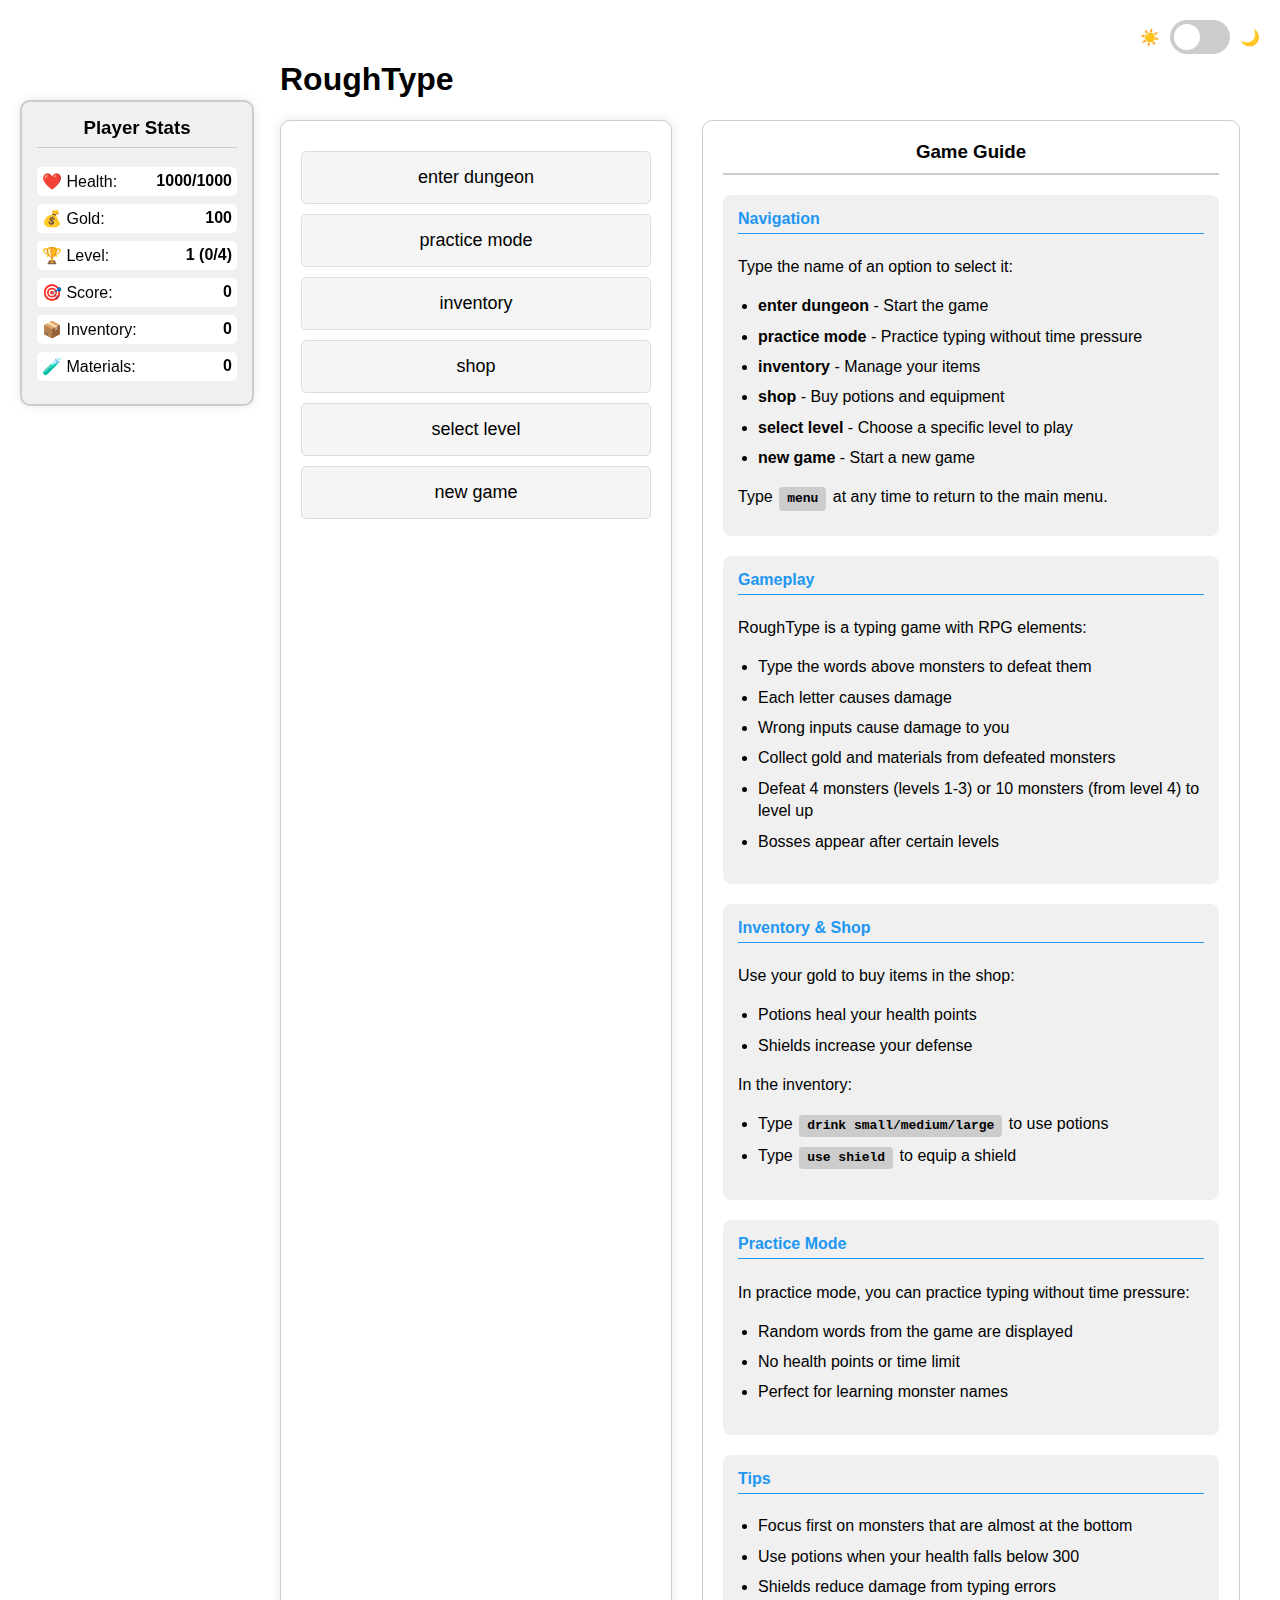
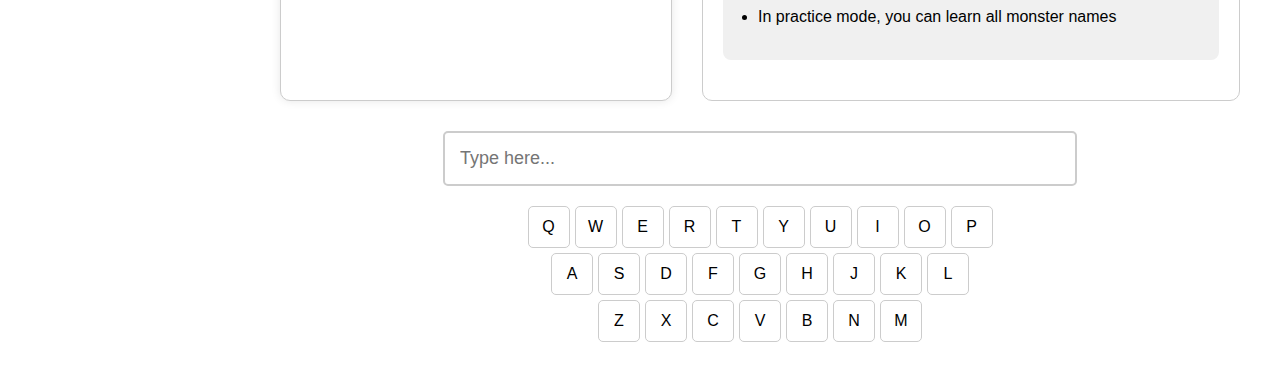
==== commit 1c21afe1: "Game Guide rechts vom Hauptmenü positioniert" ====
--- a/index.html
+++ b/index.html
@@ -13,11 +13,6 @@
     <link rel="stylesheet" href="css/bosses.css">
     <link rel="stylesheet" href="css/tutorial.css">
     <link rel="stylesheet" href="css/enemies.css">
-    
-    <!-- Lade die Datenbankerweiterung -->
-    <script src="Database_extender/levels.js"></script>
-    <script src="Database_extender/mechanics.js"></script>
-    <script src="Database_extender/loader.js"></script>
 </head>
 <body>
     <div id="mainContainer">
@@ -66,15 +61,17 @@
         <div class="container">
             <h1>RoughType</h1>
             
-            <div class="menu-container" id="mainMenu">
-                <div class="menu-option">enter dungeon</div>
-                <div class="menu-option">practice mode</div>
-                <div class="menu-option">inventory</div>
-                <div class="menu-option">shop</div>
-                <div class="menu-option">select level</div>
-                <div class="menu-option">new game</div>
+            <div class="main-content-wrapper">
+                <div class="menu-container" id="mainMenu">
+                    <div class="menu-option">enter dungeon</div>
+                    <div class="menu-option">practice mode</div>
+                    <div class="menu-option">inventory</div>
+                    <div class="menu-option">shop</div>
+                    <div class="menu-option">select level</div>
+                    <div class="menu-option">new game</div>
+                </div>
                 
-                <!-- Tutorial-Bereich -->
+                <!-- Tutorial-Bereich - jetzt außerhalb des mainMenu -->
                 <div class="tutorial-container">
                     <h3>Game Guide</h3>
                     
@@ -199,12 +196,23 @@
         </div>
     </div>
 
-    <!-- JavaScript-Dateien -->
+    <!-- JavaScript-Dateien in optimierter Ladereihenfolge -->
+    <!-- Zuerst Datendateien -->
     <script src="js/data.js"></script>
+    
+    <!-- Dann Kerndateien -->
     <script src="js/main.js"></script>
     <script src="js/game.js"></script>
     <script src="js/ui.js"></script>
     <script src="js/practice.js"></script>
     <script src="js/bosses.js"></script>
+    
+    <!-- Dann Kompatibilitätsschicht -->
+    <script src="js/compat.js"></script>
+    
+    <!-- Und schließlich die Datenbankerweiterungen -->
+    <script src="Database_extender/levels.js"></script>
+    <script src="Database_extender/mechanics.js"></script>
+    <script src="Database_extender/loader.js"></script>
 </body>
 </html> --- a/css/components.css
+++ b/css/components.css
@@ -2,12 +2,11 @@
 
 /* Menü-Optionen */
 .menu-container {
-    max-width: 800px;
-    margin: 0 auto;
-    padding: 20px;
     background-color: var(--debug-content-bg);
     border-radius: 10px;
     box-shadow: 0 0 10px rgba(0, 0, 0, 0.1);
+    padding: 20px;
+    border: 1px solid var(--debug-border);
 }
 
 .menu-option {
@@ -19,6 +18,7 @@
     transition: all 0.2s;
     border: 1px solid var(--menu-option-border);
     font-size: 18px;
+    text-align: center;
 }
 
 .menu-option:hover {
--- a/css/tutorial.css
+++ b/css/tutorial.css
@@ -1,12 +1,27 @@
 /* tutorial.css - Stile für das Tutorial des Spiels */
+
+/* Main-Content-Wrapper für Flexbox-Layout */
+.main-content-wrapper {
+    display: flex;
+    justify-content: space-between;
+    gap: 30px;
+    margin-bottom: 30px;
+}
+
+/* Menu-Container neu anpassen */
+.menu-container {
+    flex: 0 0 350px;
+}
 
 /* Tutorial-Container */
 .tutorial-container {
-    margin-top: 30px;
+    flex: 1;
     padding: 20px;
     background-color: var(--debug-content-bg);
     border-radius: 10px;
     border: 1px solid var(--debug-border);
+    max-width: 650px;
+    height: fit-content;
 }
 
 .tutorial-container h3 {
@@ -109,6 +124,25 @@
 }
 
 /* Responsive Design */
+@media (max-width: 1200px) {
+    .main-content-wrapper {
+        flex-direction: column;
+    }
+    
+    .menu-container {
+        flex: none;
+        width: 100%;
+        max-width: 100%;
+    }
+    
+    .tutorial-container {
+        flex: none;
+        width: 100%;
+        max-width: 100%;
+        margin-top: 30px;
+    }
+}
+
 @media (max-width: 768px) {
     .tutorial-container {
         padding: 15px;
